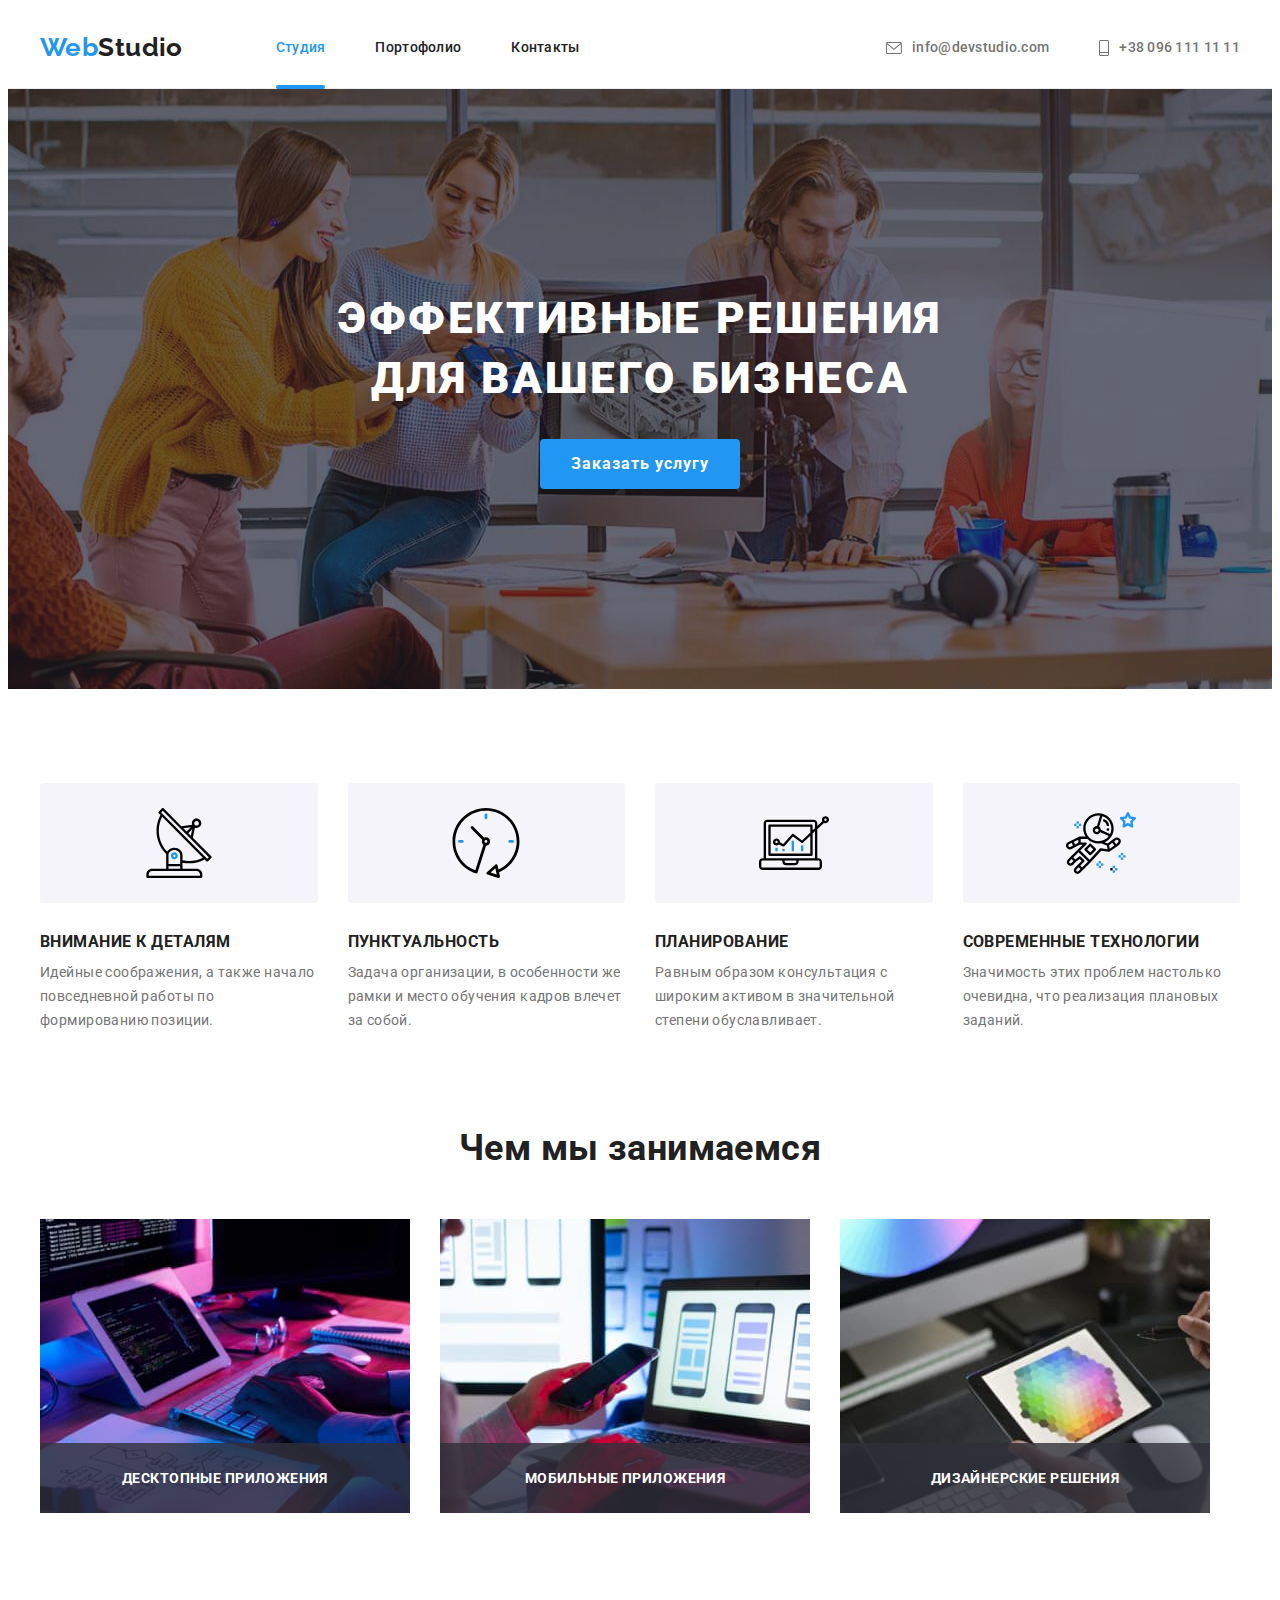
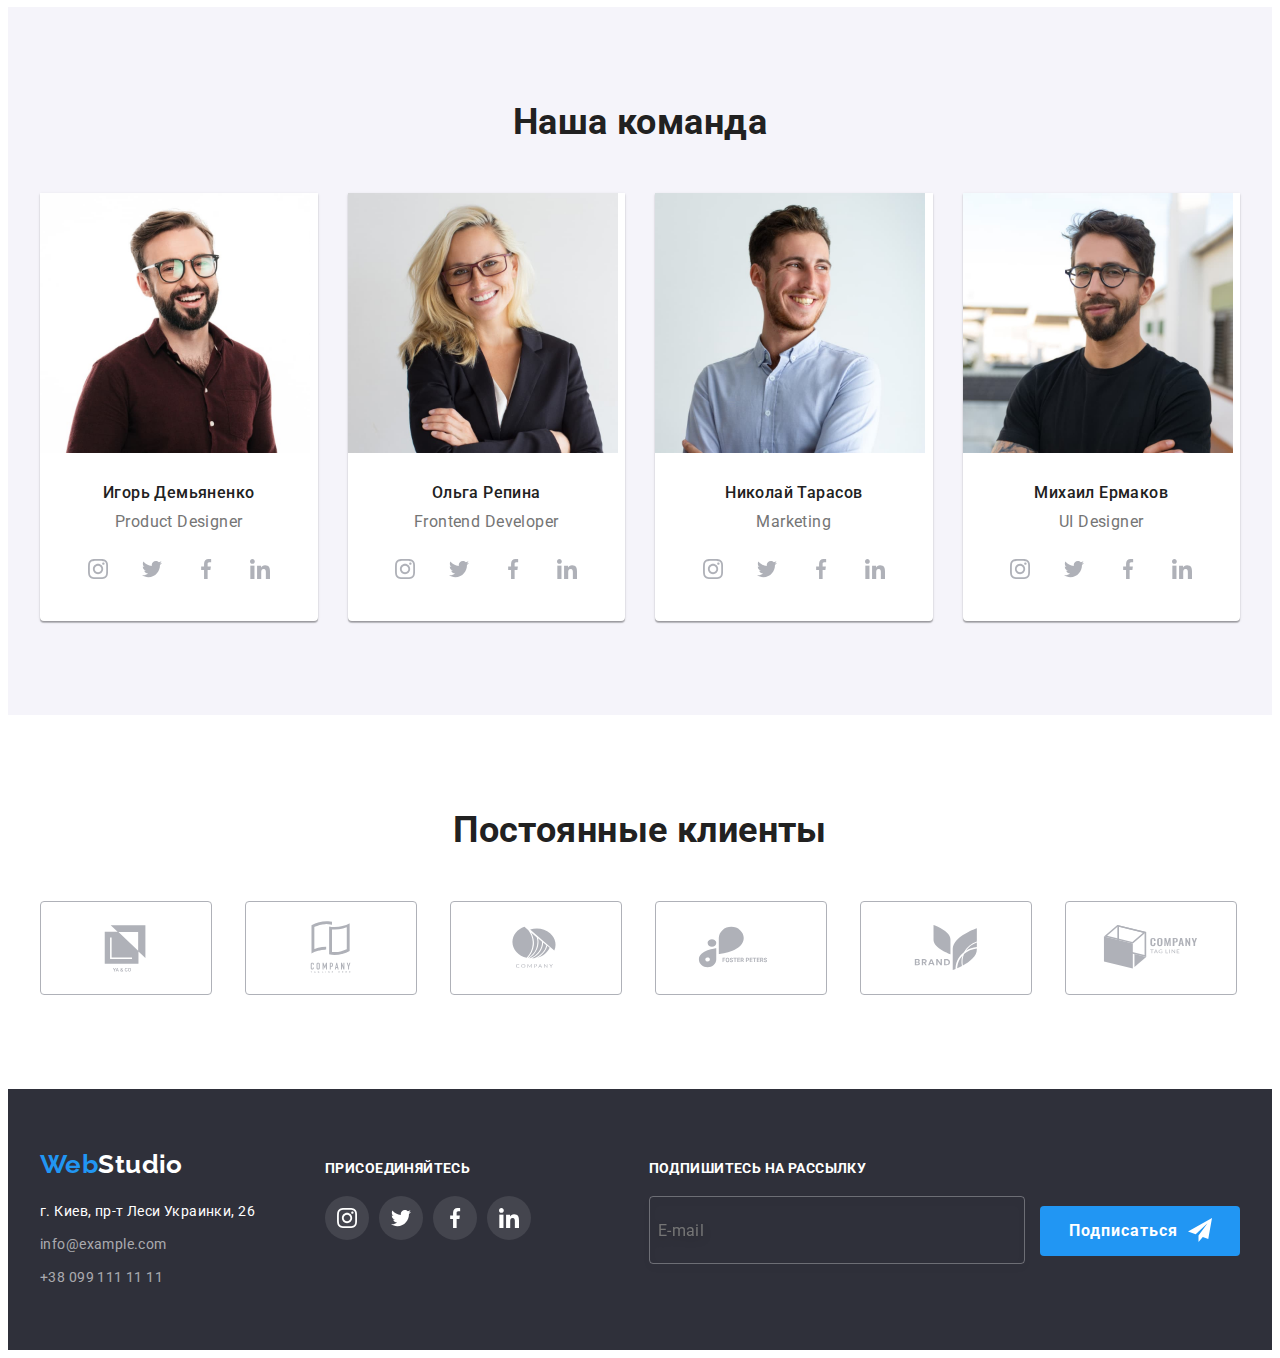
==== index.html @ bf847ea8 "bem1" ====
<!DOCTYPE html>
<html lang="ru">
  <head>
    <meta charset="utf-8" />
    <meta http-equiv="x-ua-compatible" content="ie=edge" />
    <meta name="viewport" content="width=device-width, initial-scale=1.0" />
    <link rel="preconnect" href="https://fonts.googleapis.com" />
    <link rel="preconnect" href="https://fonts.gstatic.com" crossorigin />
    <link
      href="https://fonts.googleapis.com/css2?family=Raleway:wght@700&family=Roboto:wght@400;500;700;900&display=swap"
      rel="stylesheet"
    />
    <!-- <link rel="stylesheet" href="node_modules/modern-normalize/modern-normalize.css"> -->
    <link
      rel="stylesheet"
      href="https://cdnjs.cloudflare.com/ajax/libs/modern-normalize/1.1.0/modern-normalize.min.css"
      integrity="sha512-wpPYUAdjBVSE4KJnH1VR1HeZfpl1ub8YT/NKx4PuQ5NmX2tKuGu6U/JRp5y+Y8XG2tV+wKQpNHVUX03MfMFn9Q=="
      crossorigin="anonymous"
      referrerpolicy="no-referrer"
    />
    <link rel="stylesheet" href="./css/main.min.css" />
    <link rel="stylesheet" href="./css/styles.css" />
    <title>Home work 7</title>
  </head>
  <body>
    <!-- НАВИГАЦИЯ -->
    <header class="header">
      <div class="container header-container">
        <nav class="header-navigation">
          <a href="./index.html" class="link logo-flex">
            <p class="logo">
              Web<span class="logo-header-studio">Studio</span>
            </p>
          </a>
          <ul class="header-list list">
            <li class="header-item">
              <a class="header-link link current" href="./index.html">Студия</a>
            </li>
            <li class="header-item">
              <a class="header-link link" href="./portofolio.html"
                >Портофолио</a
              >
            </li>
            <li class="header-item">
              <a class="header-link link" href="">Контакты</a>
            </li>
          </ul>
        </nav>
        <ul class="header-kontacts-flex list">
          <li class="header-kontacts-item header-kontacts-sep">
            <a class="header-link-item link" href="mailto:info@devstudio.com">
              <svg class="icon" width="16" height="12">
                <use href="./images/sprite6.svg#icon-envelope"></use>
              </svg>
              info@devstudio.com</a
            >
          </li>
          <li class="header-kontacts-item">
            <a class="header-link-item link" href="tel:+380961111111">
              <svg class="icon" width="10" height="16">
                <use href="./images/sprite6.svg#icon-smartphone"></use>
              </svg>
              +38 096 111 11 11</a
            >
          </li>
        </ul>
      </div>
    </header>
    <main>
      <!-- РЕШЕНИЯ -->
      <section class="hero">
        <div class="container hero-container">
          <h1 class="hero-title">Эффективные решения для вашего бизнеса</h1>
          <button class="hero-btn btn" type="button" data-modal-open>
            Заказать услугу
          </button>
        </div>
      </section>
      <!-- ПОЧЕМУ МЫ -->
      <section class="whyus section">
        <div class="container whyus-container">
          <h2 class="visually-hidden">Why us</h2>
          <ul class="whyus-list list">
            <li class="whyus-item">
              <div class="whyus-item-pkt">
                <svg class="whyus-pkt-item">
                  <use href="./images/sprite6.svg#icon-antenna"></use>
                </svg>
              </div>
              <h3 class="whyus-item-header">Внимание к деталям</h3>
              <p class="whyus-item-text">
                Идейные соображения, а также начало повседневной работы по
                формированию позиции.
              </p>
            </li>
            <li class="whyus-item">
              <div class="whyus-item-pkt">
                <svg class="whyus-pkt-item">
                  <use href="./images/sprite6.svg#icon-clock"></use>
                </svg>
              </div>
              <h3 class="whyus-item-header">Пунктуальность</h3>
              <p class="whyus-item-text">
                Задача организации, в особенности же рамки и место обучения
                кадров влечет за собой.
              </p>
            </li>
            <li class="whyus-item">
              <div class="whyus-item-pkt">
                <svg class="whyus-pkt-item">
                  <use href="./images/sprite6.svg#icon-diagram"></use>
                </svg>
              </div>
              <h3 class="whyus-item-header">Планирование</h3>
              <p class="whyus-item-text">
                Равным образом консультация с широким активом в значительной
                степени обуславливает.
              </p>
            </li>
            <li class="whyus-item">
              <div class="whyus-item-pkt">
                <svg class="whyus-pkt-item">
                  <use href="./images/sprite6.svg#icon-astronaut"></use>
                </svg>
              </div>
              <h3 class="whyus-item-header">Современные технологии</h3>
              <p class="whyus-item-text">
                Значимость этих проблем настолько очевидна, что реализация
                плановых заданий.
              </p>
            </li>
          </ul>
        </div>
      </section>
      <!-- Чем мы занимаемся -->
      <section class="section wedoing">
        <div class="container">
          <h2 class="wedoing-title">Чем мы занимаемся</h2>
          <ul class="wedoing-list list">
            <li class="wedoing-item">
              <img
                src="./images/desk-office.jpg"
                alt="Разработка логики работы программы"
                width="370"
              />
              <p class="wedoing-text">Десктопные приложения</p>
            </li>
            <li class="wedoing-item">
              <img
                src="./images/mobile-phones.jpg"
                alt="Дизайн интерфейса на мобильных устройствах"
                width="370"
              />
              <p class="wedoing-text">Мобильные приложения</p>
            </li>
            <li class="wedoing-item">
              <img
                src="./images/colour-tablet.jpg"
                alt="Выбор цветового решения"
                width="370"
              />
              <p class="wedoing-text">Дизайнерские решения</p>
            </li>
          </ul>
        </div>
      </section>
      <!-- НАША КОМАНДА -->
      <section class="ourteam section">
        <div class="container">
          <h2 class="ourteam-title">Наша команда</h2>
          <ul class="ourteam-list list">
            <li class="ourteam-item ourteam-card">
              <img
                src="./images/i4853.jpg"
                alt="Фотография портрет Игоря Демьяненко - дизайнера продукта"
                width="270"
              />
              <h3 class="ourteam-item-title">Игорь Демьяненко</h3>
              <p class="ourteam-item-text" lang="en">Product Designer</p>
              <div>
                <ul class="ourteam-socital-list list">
                  <li class="ourteam-socital-item">
                    <!--1 1-->
                    <a class="ourteam-socital-link link" href="">
                      <svg class="socital-link-pkt">
                        <use href="./images/sprite6.svg#icon-instagram"></use>
                      </svg>
                    </a>
                  </li>
                  <li class="ourteam-socital-item">
                    <!--1 2-->
                    <a class="ourteam-socital-link link" href="">
                      <svg class="socital-link-pkt">
                        <use href="./images/sprite6.svg#icon-twitter"></use>
                      </svg>
                    </a>
                  </li>
                  <li class="ourteam-socital-item">
                    <!--1 3-->
                    <a class="ourteam-socital-link link" href="">
                      <svg class="socital-link-pkt">
                        <use href="./images/sprite6.svg#icon-facebook"></use>
                      </svg>
                    </a>
                  </li>
                  <li class="ourteam-socital-item">
                    <!--1 4-->
                    <a class="ourteam-socital-link link" href="">
                      <svg class="socital-link-pkt">
                        <use href="./images/sprite6.svg#icon-linkedin"></use>
                      </svg>
                    </a>
                  </li>
                </ul>
              </div>
            </li>
            <li class="ourteam-item ourteam-card">
              <img
                src="./images/o5844.jpg"
                alt="Фотография портрет Ольга Репина - Фронтенд разработчика"
                width="270"
              />
              <h3 class="ourteam-item-title">Ольга Репина</h3>
              <p class="ourteam-item-text" lang="en">Frontend Developer</p>
              <div>
                <ul class="ourteam-socital-list list">
                  <li class="ourteam-socital-item">
                    <!--2 1-->
                    <a class="ourteam-socital-link link" href="">
                      <svg class="socital-link-pkt">
                        <use href="./images/sprite6.svg#icon-instagram"></use>
                      </svg>
                    </a>
                  </li>
                  <li class="ourteam-socital-item">
                    <!--2 2-->
                    <a class="ourteam-socital-link link" href="">
                      <svg class="socital-link-pkt">
                        <use href="./images/sprite6.svg#icon-twitter"></use>
                      </svg>
                    </a>
                  </li>
                  <li class="ourteam-socital-item">
                    <!--2 3-->
                    <a class="ourteam-socital-link link" href="">
                      <svg class="socital-link-pkt">
                        <use href="./images/sprite6.svg#icon-facebook"></use>
                      </svg>
                    </a>
                  </li>
                  <li class="ourteam-socital-item">
                    <!--2 4-->
                    <a class="ourteam-socital-link link" href="">
                      <svg class="socital-link-pkt">
                        <use href="./images/sprite6.svg#icon-linkedin"></use>
                      </svg>
                    </a>
                  </li>
                </ul>
              </div>
            </li>
            <li class="ourteam-item ourteam-card">
              <img
                src="./images/n16166.jpg"
                alt="Фотография портрет Николай Тарасов - маркетинг"
                width="270"
              />
              <h3 class="ourteam-item-title">Николай Тарасов</h3>
              <p class="ourteam-item-text" lang="en">Marketing</p>
              <div>
                <ul class="ourteam-socital-list list">
                  <li class="ourteam-socital-item">
                    <!--3 1-->
                    <a class="ourteam-socital-link link" href="">
                      <svg class="socital-link-pkt">
                        <use href="./images/sprite6.svg#icon-instagram"></use>
                      </svg>
                    </a>
                  </li>
                  <li class="ourteam-socital-item">
                    <!--3 2-->
                    <a class="ourteam-socital-link link" href="">
                      <svg class="socital-link-pkt">
                        <use href="./images/sprite6.svg#icon-twitter"></use>
                      </svg>
                    </a>
                  </li>
                  <li class="ourteam-socital-item">
                    <!--3 3-->
                    <a class="ourteam-socital-link link" href="">
                      <svg class="socital-link-pkt">
                        <use href="./images/sprite6.svg#icon-facebook"></use>
                      </svg>
                    </a>
                  </li>
                  <li class="ourteam-socital-item">
                    <!--3 4-->
                    <a class="ourteam-socital-link link" href="">
                      <svg class="socital-link-pkt">
                        <use href="./images/sprite6.svg#icon-linkedin"></use>
                      </svg>
                    </a>
                  </li>
                </ul>
              </div>
            </li>
            <li class="ourteam-item ourteam-card">
              <img
                src="./images/m2968.jpg"
                alt="Фотография портрет Михаил Ермаков - дизайнер интрефеса пользователя"
                width="270"
              />
              <h3 class="ourteam-item-title">Михаил Ермаков</h3>
              <p class="ourteam-item-text" lang="en">UI Designer</p>
              <div>
                <ul class="ourteam-socital-list list">
                  <li class="ourteam-socital-item">
                    <!--4 1-->
                    <a class="ourteam-socital-link link" href="">
                      <svg class="socital-link-pkt">
                        <use href="./images/sprite6.svg#icon-instagram"></use>
                      </svg>
                    </a>
                  </li>
                  <li class="ourteam-socital-item">
                    <!--4 2-->
                    <a class="ourteam-socital-link link" href="">
                      <svg class="socital-link-pkt">
                        <use href="./images/sprite6.svg#icon-twitter"></use>
                      </svg>
                    </a>
                  </li>
                  <li class="ourteam-socital-item">
                    <!--4 3-->
                    <a class="ourteam-socital-link link" href="">
                      <svg class="socital-link-pkt">
                        <use href="./images/sprite6.svg#icon-facebook"></use>
                      </svg>
                    </a>
                  </li>
                  <li class="ourteam-socital-item">
                    <!--4 4-->
                    <a class="ourteam-socital-link link" href="">
                      <svg class="socital-link-pkt">
                        <use href="./images/sprite6.svg#icon-linkedin"></use>
                      </svg>
                    </a>
                  </li>
                </ul>
              </div>
            </li>
          </ul>
        </div>
      </section>
      <!-- ПОСТОЯННЫЕ КЛИЕНТЫ -->
      <section class="clients section">
        <div class="container">
          <h2 class="clients-title">Постоянные клиенты</h2>
          <ul class="clients-list list">
            <li class="clients-item">
              <!-- 1 -->
              <a class="clients-link link" href="">
                <svg class="clients-icon">
                  <use href="./images/sprite6.svg#icon-logo1"></use>
                </svg>
              </a>
            </li>
            <li class="clients-item">
              <!-- 2 -->
              <a class="clients-link link" href="">
                <svg class="clients-icon">
                  <use href="./images/sprite6.svg#icon-logo2"></use>
                </svg>
              </a>
            </li>
            <li class="clients-item">
              <!-- 3 -->
              <a class="clients-link link" href="">
                <svg class="clients-icon">
                  <use href="./images/sprite6.svg#icon-logo3"></use>
                </svg>
              </a>
            </li>
            <li class="clients-item">
              <!-- 4 -->
              <a class="clients-link link" href="">
                <svg class="clients-icon">
                  <use href="./images/sprite6.svg#icon-logo4"></use>
                </svg>
              </a>
            </li>
            <li class="clients-item">
              <!-- 5 -->
              <a class="clients-link link" href="">
                <svg class="clients-icon">
                  <use href="./images/sprite6.svg#icon-logo5"></use>
                </svg>
              </a>
            </li>
            <li class="clients-item">
              <!-- 6 -->
              <a class="clients-link link" href="">
                <svg class="clients-icon" width="94" height="44">
                  <use href="./images/sprite6.svg#icon-logo6"></use>
                </svg>
              </a>
            </li>
          </ul>
        </div>
      </section>
    </main>
    <!-- ФУТЕР -->
    <footer class="footer">
      <div class="container">
        <div class="footer-section">
          <div class="footer-section-item">
            <a href="./index.html" class="link footer-logo logo"
              >Web<span class="logo-footer-studio">Studio</span>
            </a>
            <address class="footer-contact">
              <ul class="footer-list list">
                <li class="footer-item">
                  <a
                    class="footer-link link address"
                    href="https://goo.gl/maps/CdvJLRiEL6Q8Smko8"
                    target="blank"
                    rel="noreferrer noopener"
                    >г. Киев, пр-т Леси Украинки, 26</a
                  >
                </li>
                <li class="footer-link">
                  <a
                    class="footer-link link contact"
                    href="mailto:info@example.com"
                    >info@example.com</a
                  >
                </li>
                <li class="footer-link">
                  <a class="footer-link link contact" href="tel:+380991111111"
                    >+38 099 111 11 11</a
                  >
                </li>
              </ul>
            </address>
          </div>
          <div class="footer-section-item">
            <h2 class="section-common-title">присоединяйтесь</h2>
            <ul class="section-common-list list">
              <li class="section-common-item">
                <a class="section-common-link link" href="">
                  <svg class="section-common-pkt">
                    <use href="./images/sprite6.svg#icon-instagram"></use>
                  </svg>
                </a>
              </li>
              <li class="section-common-item">
                <a class="section-common-link link" href="">
                  <svg class="section-common-pkt">
                    <use href="./images/sprite6.svg#icon-twitter"></use>
                  </svg>
                </a>
              </li>
              <li class="section-common-item">
                <a class="section-common-link link" href="">
                  <svg class="section-common-pkt">
                    <use href="./images/sprite6.svg#icon-facebook"></use>
                  </svg>
                </a>
              </li>
              <li class="section-common-item">
                <a class="section-common-link link" href="">
                  <svg class="section-common-pkt">
                    <use href="./images/sprite6.svg#icon-linkedin "></use>
                  </svg>
                </a>
              </li>
            </ul>
          </div>
          <div class="footer-section-item">
            <h2 class="footer-mailing-title">Подпишитесь на рассылку</h2>
            <form class="footer-mailing-form">
              <label>
                <input
                  type="email"
                  name="email"
                  placeholder="E-mail"
                  class="footer-mailing-box"
                />
              </label>
              <button type="submit" class="hero-btn btn footer-mailing-btn">
                Подписаться
              </button>
              <svg class="footer-mailing-icon">
                <use href="./images/icons.svg#icon-send"></use>
              </svg>
            </form>
          </div>
        </div>
      </div>
    </footer>
    <div class="backdrop is-hidden" data-modal>
      <div class="modal">
        <p class="modal-title">Оставьте свои данные, мы вам перезвоним</p>
        <form action="#" class="modal-form">
          <div class="modal-field">
            <label for="user-name" class="input-label">Имя</label>
            <span class="input-wrapper">
              <input
                type="text"
                name="user-name"
                id="user-name"
                class="modal-input"
              />
              <svg class="input-icon">
                <use href="./images/icons.svg#icon-person"></use>
              </svg>
            </span>
          </div>
          <div class="modal-field">
            <label for="user-tel" class="input-label">Телефон</label>
            <span class="input-wrapper">
            <input
              type="tel"
              name="user-tel"
              id="user-tel"
              class="modal-input"              
            />
              <svg class="input-icon">
                <use href="./images/icons.svg#icon-phone"></use>
              </svg>
            </span>
          </div>
          <div class="modal-field">
            <label for="user-mail" class="input-label">Почта</label>
            <span class="input-wrapper">
            <input
              type="email"
              name="user-mail"
              id="user-mail"
              class="modal-input"
            />
              <svg class="input-icon">
                <use href="./images/icons.svg#icon-email"></use>
              </svg>
            </span>
          </div>
          <div class="modal-field">
            <label for="user-commit" class="input-label">Комментарий</label>
              <textarea 
                name="user-commit" 
                id="user-commit" 
                class="modal-user-commit"
                placeholder="Введите текст"
              ></textarea>
          </div>
          <input  type="checkbox" id="modal-checkbox" class="modal-checkbox visually-hidden"/>
          <label for="modal-checkbox" class="check-text"
            ><span>
              <svg class="check-icon" width="11" height="8">
                <use href="./images/icons.svg#icon-check"></use>
              </svg>
            </span>Соглашаюсь с рассылкой и принимаю&#160;<a href="#"> Условия договора</a></label>
          <button type="submit" class="hero-btn btn modal-btn">
            Отправить
          </button>
        </form>
        <button type="button" class="close-btn" data-modal-close>
          <svg class="modal-icon-cancel">
            <use href="./images/sprite6.svg#icon-cancel-circle"></use>
          </svg>
        </button>
      </div>
    </div>
    <script src="./js/modal.js"></script>
  </body>
</html>
---- css/main.min.css ----
:root{--primary-title-color: #ffffff;--secondary-title-color: #212121;--primary-text-color: #757575;--secondary-text-color: #212121;--third-text-color: #ffffff;--accent-color: #2196f3;--filter-button-color: #F5F4FA;--border-color: #ECECEC;--hero-grount: #2F303A;--hero-button: #188CE8;--futer-grount: #2F303A;--portofolio-card-border:#EEEEEE;--background-card: #FFFFFF;--hero-bg:#C4C4C4;--clients-color: #AFB1B8}p,h1,h2,h3,h4,h5,h6{margin:0}ul{margin:0;padding-left:0}img{display:block}button{border-width:0}body{font-family:'Roboto', sans-serif;font-weight:normal;font-size:14px;letter-spacing:0.03em;color:var(--primary-text-color)}.link{text-decoration:none;font-family:inherit}.list{list-style:none}.visually-hidden{position:absolute;width:1px;height:1px;margin:-1px;padding:0;overflow:hidden;border:0;clip:rect(0, 0, 0, 0)}.container{width:1200px;margin:0 auto;padding-left:15px;padding-right:15px}.section{padding-top:94px;padding-bottom:94px}.btn{width:200px;height:50px;font-family:inherit;font-weight:700;font-size:16px;line-height:1.87;text-align:center;letter-spacing:0.06em;cursor:pointer;border-radius:4px}.btn-filtr{font-family:inherit;font-weight:500;font-size:16px;line-height:1.62;text-align:center;color:var(--secondary-text-color);cursor:pointer;display:inline-block;padding:6px 22px;border-radius:4px}.logo{font-family:"Raleway", sans-serif;font-weight:700;font-size:26px;line-height:calc(31 / 26);color:var(--accent-color);display:block;-webkit-transition:color 240ms cubic-bezier(0.4, 0, 0.2, 1);transition:color 240ms cubic-bezier(0.4, 0, 0.2, 1)}.logo:hover,.logo:focus{color:var(--accent-color)}.header{border-bottom:1px solid var(--border-color)}.header-container{display:-webkit-box;display:-ms-flexbox;display:flex;-webkit-box-align:center;-ms-flex-align:center;align-items:center}.header-navigation{display:-webkit-box;display:-ms-flexbox;display:flex;-webkit-box-align:center;-ms-flex-align:center;align-items:center}.header-list{display:-webkit-box;display:-ms-flexbox;display:flex;-webkit-box-align:center;-ms-flex-align:center;align-items:center}.header-kontacts-flex{display:-webkit-box;display:-ms-flexbox;display:flex;margin-left:auto;-webkit-box-align:center;-ms-flex-align:center;align-items:center}.logo-flex{margin-right:93px}.logo-header-studio{color:var(--secondary-text-color)}.header-link{display:block;padding-top:32px;padding-bottom:32px;font-weight:500;line-height:1.14;letter-spacing:0.02em;color:var(--secondary-title-color);position:relative;-webkit-transition:color 240ms cubic-bezier(0.4, 0, 0.2, 1);transition:color 240ms cubic-bezier(0.4, 0, 0.2, 1)}.header-link:hover,.header-link:focus,.current{color:var(--accent-color)}.current::after{content:"";position:absolute;width:100%;height:4px;border-radius:2px;background-color:var(--accent-color);display:block;bottom:-1px}.header-item:not(:last-child){margin-right:50px}.header-kontacts-item{color:var(--primary-text-color)}.header-kontacts-sep:not(:last-child){margin-right:50px}.icon{margin-right:10px;fill:var(--primary-text-color);-webkit-transition:fill 240ms cubic-bezier(0.4, 0, 0.2, 1);transition:fill 240ms cubic-bezier(0.4, 0, 0.2, 1)}.header-link-item{display:-webkit-box;display:-ms-flexbox;display:flex;-webkit-box-align:center;-ms-flex-align:center;align-items:center;font-weight:500;line-height:1.14;letter-spacing:0.02em;color:var(--primary-text-color);-webkit-transition:color 240ms cubic-bezier(0.4, 0, 0.2, 1);transition:color 240ms cubic-bezier(0.4, 0, 0.2, 1)}.header-link-item:hover,.header-link-item:focus{color:var(--accent-color)}.header-link-item:hover .icon,.header-link-item:focus .icon{fill:var(--accent-color)}.hero{background-color:var(--hero-bg);background-image:-webkit-gradient(linear, left top, right top, from(rgba(47,48,58,0.4)), to(rgba(47,48,58,0.4))),url(../images/hero-jpeg.jpg);background-image:linear-gradient(to right, rgba(47,48,58,0.4), rgba(47,48,58,0.4)),url(../images/hero-jpeg.jpg);background-repeat:no-repeat;background-position:center;background-size:cover;padding-top:200px;padding-bottom:200px}.hero-container{display:-webkit-box;display:-ms-flexbox;display:flex;-webkit-box-orient:vertical;-webkit-box-direction:normal;-ms-flex-direction:column;flex-direction:column;-webkit-box-align:center;-ms-flex-align:center;align-items:center}.hero-title{font-weight:900;font-size:44px;line-height:1.36;text-align:center;letter-spacing:0.06em;text-transform:uppercase;color:var(--primary-title-color);width:696px;margin-bottom:30px}.hero-btn{color:var(--third-text-color);background-color:var(--accent-color);-webkit-transition:color 240ms cubic-bezier(0.4, 0, 0.2, 1),background-color 240ms cubic-bezier(0.4, 0, 0.2, 1);transition:color 240ms cubic-bezier(0.4, 0, 0.2, 1),background-color 240ms cubic-bezier(0.4, 0, 0.2, 1)}.hero-btn:hover,.hero-btn:focus{color:var(--third-text-color);background-color:var(--hero-button)}.whyus-container{display:-webkit-box;display:-ms-flexbox;display:flex}.ourteam-list,.whyus-list,.wedoing-list,.clients-list{display:-webkit-box;display:-ms-flexbox;display:flex;-ms-flex-wrap:wrap;flex-wrap:wrap;margin-left:-30px;margin-top:-30px}.wedoing-item,.ourteam-item,.whyus-item{-ms-flex-preferred-size:calc(100% / 4 - 30px);flex-basis:calc(100% / 4 - 30px);margin-left:30px;margin-top:30px}.whyus-item-pkt{height:120px;background-color:var(--filter-button-color);border-radius:4px;display:-webkit-box;display:-ms-flexbox;display:flex;-webkit-box-align:center;-ms-flex-align:center;align-items:center;-webkit-box-pack:center;-ms-flex-pack:center;justify-content:center;margin-bottom:30px}.whyus-pkt-item{width:70px;height:70px}.whyus-item-header{font-weight:700;line-height:calc(16 / 14);letter-spacing:0.03em;text-transform:uppercase;color:var(--secondary-title-color);margin-bottom:10px}.whyus-item-text{line-height:1.71;color:var(--primary-text-color)}.wedoing{padding-top:0px}.ourteam-title,.wedoing-title,.clients-title{font-weight:700;font-size:36px;line-height:calc(42 / 36);text-align:center;color:var(--secondary-title-color);margin-bottom:50px}.wedoing-item{position:relative}.wedoing-text{position:absolute;bottom:0;width:100%;padding-top:27px;padding-bottom:27px;color:#fff;font-family:Roboto;font-style:normal;font-weight:bold;font-size:14px;line-height:calc(16 / 14);text-align:center;letter-spacing:0.03em;text-transform:uppercase;background:rgba(47,48,58,0.8)}.ourteam{background:var(--filter-button-color)}.ourteam-card{background:var(--background-card);-webkit-box-shadow:0px 1px 3px rgba(0,0,0,0.12),0px 1px 1px rgba(0,0,0,0.14),0px 2px 1px rgba(0,0,0,0.2);box-shadow:0px 1px 3px rgba(0,0,0,0.12),0px 1px 1px rgba(0,0,0,0.14),0px 2px 1px rgba(0,0,0,0.2);border-radius:0px 0px 4px 4px;display:block;padding-bottom:30px}.ourteam-item-title{font-weight:500;font-size:16px;line-height:calc(19 / 16);text-align:center;color:var(--secondary-title-color);margin-top:30px;margin-bottom:10px}.ourteam-item-text{font-size:16px;line-height:calc(19 / 16);text-align:center;margin-bottom:16px}.ourteam-socital-list{display:-webkit-box;display:-ms-flexbox;display:flex;-webkit-box-pack:center;-ms-flex-pack:center;justify-content:center;-webkit-box-align:center;-ms-flex-align:center;align-items:center}.ourteam-socital-item+.ourteam-socital-item{margin-left:10px}.ourteam-socital-link{width:44px;height:44px;border-radius:50%;display:block;background-color:var(--primary-title-color);display:-webkit-box;display:-ms-flexbox;display:flex;-webkit-box-align:center;-ms-flex-align:center;align-items:center;-webkit-box-pack:center;-ms-flex-pack:center;justify-content:center;-webkit-transition:background-color 240ms cubic-bezier(0.4, 0, 0.2, 1);transition:background-color 240ms cubic-bezier(0.4, 0, 0.2, 1)}.socital-link-pkt{fill:var(--clients-color);width:20px;height:20px;-webkit-transition:fill 240ms cubic-bezier(0.4, 0, 0.2, 1);transition:fill 240ms cubic-bezier(0.4, 0, 0.2, 1)}.ourteam-socital-link:hover,.ourteam-socital-link:focus{background-color:var(--accent-color)}.ourteam-socital-link:hover .socital-link-pkt,.ourteam-socital-link:focus .socital-link-pkt{fill:var(--primary-title-color)}.clients-item{-ms-flex-preferred-size:calc(100% / 6 - 30px);flex-basis:calc(100% / 6 - 30px);margin-left:30px;margin-top:30px}.clients-link{display:-webkit-box;display:-ms-flexbox;display:flex;-webkit-box-align:center;-ms-flex-align:center;align-items:center;-webkit-box-pack:center;-ms-flex-pack:center;justify-content:center;width:170px;height:92px;border:1px solid var(--clients-color);border-radius:4px;fill:var(--clients-color);-webkit-transition:border 240ms cubic-bezier(0.4, 0, 0.2, 1),fill 240ms cubic-bezier(0.4, 0, 0.2, 1);transition:border 240ms cubic-bezier(0.4, 0, 0.2, 1),fill 240ms cubic-bezier(0.4, 0, 0.2, 1)}.clients-link:hover,.clients-link:focus{border:1px solid var(--hero-button);fill:var(--hero-button)}.clients-icon{width:106px;height:60px}.footer-link{line-height:1.71}.footer{background:var(--futer-grount);padding-top:60px;padding-bottom:60px}.footer-contact{font-style:inherit}.address{color:var(--third-text-color);-webkit-transition:color 240ms cubic-bezier(0.4, 0, 0.2, 1);transition:color 240ms cubic-bezier(0.4, 0, 0.2, 1)}.address:hover,.address:focus{color:var(--accent-color)}.contact{color:rgba(255,255,255,0.6);-webkit-transition:color 240ms cubic-bezier(0.4, 0, 0.2, 1);transition:color 240ms cubic-bezier(0.4, 0, 0.2, 1)}.contact:hover,.contact:focus{color:var(--accent-color)}.footer-logo{margin-bottom:20px}.logo-footer-studio{color:var(--primary-title-color)}.footer-item,.footer-link:not(:last-child){margin-bottom:9px}.footer-section{display:-webkit-box;display:-ms-flexbox;display:flex;-ms-flex-wrap:wrap;flex-wrap:wrap;-webkit-box-align:baseline;-ms-flex-align:baseline;align-items:baseline}.footer-section-item:not(:last-child){margin-right:70px}.footer-section-item:last-child{margin-left:auto}.section-common-list{display:-webkit-box;display:-ms-flexbox;display:flex;-ms-flex-wrap:wrap;flex-wrap:wrap;-webkit-box-align:center;-ms-flex-align:center;align-items:center;-webkit-box-pack:center;-ms-flex-pack:center;justify-content:center}.section-common-title{font-weight:700;font-size:14px;text-transform:uppercase;line-height:calc(16 / 14);color:var(--primary-title-color);margin-bottom:20px}.section-common-list{display:-webkit-box;display:-ms-flexbox;display:flex;-ms-flex-wrap:wrap;flex-wrap:wrap;-webkit-box-align:center;-ms-flex-align:center;align-items:center;-webkit-box-pack:center;-ms-flex-pack:center;justify-content:center;margin-left:-10px;margin-top:-30px}.section-common-item{width:44px;height:44px;-ms-flex-preferred-size:calc(100% / 4 - 10px);flex-basis:calc(100% / 4 - 10px);margin-left:10px;margin-top:30px}.section-common-item+.section-common-item{margin-left:10px}.section-common-link{width:100%;height:100%;border-radius:50%;display:block;background-color:rgba(255,255,255,0.1);display:-webkit-box;display:-ms-flexbox;display:flex;-webkit-box-align:center;-ms-flex-align:center;align-items:center;-webkit-box-pack:center;-ms-flex-pack:center;justify-content:center;-webkit-transition:background-color 240ms cubic-bezier(0.4, 0, 0.2, 1);transition:background-color 240ms cubic-bezier(0.4, 0, 0.2, 1)}.section-common-link:hover,.section-common-link:focus{background-color:var(--accent-color)}.section-common-pkt{fill:var(--primary-title-color);width:20px;height:20px}.footer-mailing-title{font-family:Roboto;font-style:normal;font-weight:bold;font-size:14px;line-height:16px;letter-spacing:0.03em;text-transform:uppercase;color:#FFFFFF;padding-bottom:20px}.footer-mailing-form{position:relative}.footer-mailing-box{width:358px;height:50px;background-color:transparent;border:1px solid rgba(255,255,255,0.3);-webkit-filter:drop-shadow(0px 4px 4px rgba(0,0,0,0.15));filter:drop-shadow(0px 4px 4px rgba(0,0,0,0.15));border-radius:4px;margin-right:12px;padding:8px;font-family:inherit;font-size:16px;line-height:1.25;-webkit-box-align:center;-ms-flex-align:center;align-items:center;letter-spacing:0.03em;color:rgba(255,255,255,0.6)}.footer-mailing-box:hover,.footer-mailing-box:focus{border:1px solid var(--accent-color)}.footer-mailing-btn{width:200px;height:50px;padding-left:29px;padding-top:10px;padding-right:62px;padding-bottom:10px}.footer-mailing-icon{width:24px;height:24px;right:28px;top:50%;-webkit-transform:translateY(-50%);transform:translateY(-50%);position:absolute;-webkit-transition:-webkit-transform 2250ms cubic-bezier(0.4, 0, 0.2, 1);transition:-webkit-transform 2250ms cubic-bezier(0.4, 0, 0.2, 1);transition:transform 2250ms cubic-bezier(0.4, 0, 0.2, 1);transition:transform 2250ms cubic-bezier(0.4, 0, 0.2, 1), -webkit-transform 2250ms cubic-bezier(0.4, 0, 0.2, 1)}.footer-mailing-icon:hover,.footer-mailing-icon:focus{-webkit-transform:rotate(25deg) translateX(-45%);transform:rotate(25deg) translateX(-45%)}.filtr-list{display:-webkit-box;display:-ms-flexbox;display:flex;-ms-flex-wrap:wrap;flex-wrap:wrap;-webkit-box-pack:center;-ms-flex-pack:center;justify-content:center;margin-bottom:50px}.filtr-item:not(:last-child){margin-right:8px}.filtr-btn{color:var(--secondary-text-color);background:var(--filter-button-color);-webkit-transition:color 240ms cubic-bezier(0.4, 0, 0.2, 1),background-color 240ms cubic-bezier(0.4, 0, 0.2, 1),-webkit-box-shadow 240ms cubic-bezier(0.4, 0, 0.2, 1);transition:color 240ms cubic-bezier(0.4, 0, 0.2, 1),background-color 240ms cubic-bezier(0.4, 0, 0.2, 1),-webkit-box-shadow 240ms cubic-bezier(0.4, 0, 0.2, 1);transition:color 240ms cubic-bezier(0.4, 0, 0.2, 1),background-color 240ms cubic-bezier(0.4, 0, 0.2, 1),box-shadow 240ms cubic-bezier(0.4, 0, 0.2, 1);transition:color 240ms cubic-bezier(0.4, 0, 0.2, 1),background-color 240ms cubic-bezier(0.4, 0, 0.2, 1),box-shadow 240ms cubic-bezier(0.4, 0, 0.2, 1),-webkit-box-shadow 240ms cubic-bezier(0.4, 0, 0.2, 1)}.filtr-btn:hover,.filtr-btn:focus,.carrent-btn{color:var(--third-text-color);background-color:var(--accent-color);-webkit-box-shadow:0px 3px 1px rgba(0,0,0,0.1),0px 1px 2px rgba(0,0,0,0.08),0px 2px 2px rgba(0,0,0,0.12);box-shadow:0px 3px 1px rgba(0,0,0,0.1),0px 1px 2px rgba(0,0,0,0.08),0px 2px 2px rgba(0,0,0,0.12)}.portofolio-list{display:-webkit-box;display:-ms-flexbox;display:flex;-ms-flex-wrap:wrap;flex-wrap:wrap;margin-left:-30px;margin-top:-30px}.portofolio-item{-ms-flex-preferred-size:calc(100% / 3 - 30px);flex-basis:calc(100% / 3 - 30px);-webkit-box-sizing:border-box;box-sizing:border-box;margin-left:30px;margin-top:30px}.portofolio-link{-webkit-transition:-webkit-box-shadow 240ms cubic-bezier(0.4, 0, 0.2, 1);transition:-webkit-box-shadow 240ms cubic-bezier(0.4, 0, 0.2, 1);transition:box-shadow 240ms cubic-bezier(0.4, 0, 0.2, 1);transition:box-shadow 240ms cubic-bezier(0.4, 0, 0.2, 1), -webkit-box-shadow 240ms cubic-bezier(0.4, 0, 0.2, 1)}.portofolio-link:hover,.portofolio-link:focus{display:block;outline:none;-webkit-box-shadow:0px 1px 1px rgba(0,0,0,0.12),0px 4px 4px rgba(0,0,0,0.06),1px 4px 6px rgba(0,0,0,0.16);box-shadow:0px 1px 1px rgba(0,0,0,0.12),0px 4px 4px rgba(0,0,0,0.06),1px 4px 6px rgba(0,0,0,0.16)}.portofolio-link:hover .porofolio-top-text,.portofolio-link:focus .porofolio-top-text{-webkit-transform:translateY(0);transform:translateY(0)}.portofolio-item-title{font-weight:700;font-size:18px;line-height:2.00;letter-spacing:0.06em;color:var(--secondary-title-color);margin-bottom:4px}.portofolio-item-text{font-size:16px;line-height:1.87;color:var(--primary-text-color)}.portofolio-item-card{padding-left:24px;padding-top:20px;padding-bottom:20px;border:1px solid var(--portofolio-card-border);border-top:0px;-webkit-box-sizing:border-box;box-sizing:border-box}.portofolio-top-wrappter{position:relative;overflow:hidden}.porofolio-top-text{font-weight:400;font-size:18px;line-height:1.56;letter-spacing:0.03em;color:var(--primary-title-color);background-color:rgba(33,150,243,0.9);position:absolute;top:0px;left:0px;height:100%;padding:63px 24px;-webkit-transform:translateY(100%);transform:translateY(100%);-webkit-transition:-webkit-transform 240ms cubic-bezier(0.4, 0, 0.2, 1);transition:-webkit-transform 240ms cubic-bezier(0.4, 0, 0.2, 1);transition:transform 240ms cubic-bezier(0.4, 0, 0.2, 1);transition:transform 240ms cubic-bezier(0.4, 0, 0.2, 1), -webkit-transform 240ms cubic-bezier(0.4, 0, 0.2, 1)}.backdrop{position:fixed;width:100vw;height:100vh;background-color:rgba(0,0,0,0.2);top:0;display:-webkit-box;display:-ms-flexbox;display:flex;-webkit-box-align:center;-ms-flex-align:center;align-items:center;-webkit-box-pack:center;-ms-flex-pack:center;justify-content:center;-webkit-transition:opacity 240ms cubic-bezier(0.4, 0, 0.2, 1),visibility 240ms cubic-bezier(0.4, 0, 0.2, 1);transition:opacity 240ms cubic-bezier(0.4, 0, 0.2, 1),visibility 240ms cubic-bezier(0.4, 0, 0.2, 1)}.backdrop.is-hidden{opacity:0;visibility:hidden;pointer-events:none}.backdrop.is-hidden .modal{opacity:0;-webkit-transform:scale(0);transform:scale(0)}.modal{width:528px;min-height:581px;background-color:var(--primary-title-color);-webkit-box-shadow:0px 1px 3px rgba(0,0,0,0.12),0px 1px 1px rgba(0,0,0,0.14),0px 2px 1px rgba(0,0,0,0.2);box-shadow:0px 1px 3px rgba(0,0,0,0.12),0px 1px 1px rgba(0,0,0,0.14),0px 2px 1px rgba(0,0,0,0.2);border-radius:4px;position:relative;opacity:1;-webkit-transform:scale(1);transform:scale(1);-webkit-transition:opacity 250ms cubic-bezier(0.4, 0, 0.2, 1),-webkit-transform 250ms cubic-bezier(0.4, 0, 0.2, 1);transition:opacity 250ms cubic-bezier(0.4, 0, 0.2, 1),-webkit-transform 250ms cubic-bezier(0.4, 0, 0.2, 1);transition:opacity 250ms cubic-bezier(0.4, 0, 0.2, 1),transform 250ms cubic-bezier(0.4, 0, 0.2, 1);transition:opacity 250ms cubic-bezier(0.4, 0, 0.2, 1),transform 250ms cubic-bezier(0.4, 0, 0.2, 1),-webkit-transform 250ms cubic-bezier(0.4, 0, 0.2, 1);padding:40px}.modal-title{font-size:20px;line-height:calc(23 / 20);font-weight:700;margin-bottom:20px;text-align:center;letter-spacing:0.03em;color:#212121}.modal-field{margin-bottom:10px}.input-label{font-size:12px;line-height:calc(14 / 12);letter-spacing:0.01em;color:#757575;display:block;margin-bottom:4px}.input-wrapper{display:block;position:relative}.modal-input{width:100%;height:45px;border-radius:4px;border:1px solid rgba(33,33,33,0.2);background-color:transparent;padding-left:42px;padding-right:20px;outline:none;color:var(--primary-text-color);-webkit-transition:border 250ms cubic-bezier(0.4, 0, 0.2, 1);transition:border 250ms cubic-bezier(0.4, 0, 0.2, 1)}.modal-input:hover,.modal-input:focus{border:1px solid var(--accent-color)}.modal-input:hover+.input-icon,.modal-input:focus+.input-icon{fill:var(--accent-color)}.input-icon{width:18px;height:18px;position:absolute;left:12px;top:50%;-webkit-transform:translateY(-50%);transform:translateY(-50%);-webkit-transition:fill 250ms cubic-bezier(0.4, 0, 0.2, 1);transition:fill 250ms cubic-bezier(0.4, 0, 0.2, 1)}.modal-user-commit{width:100%;height:120px;border-radius:4px;border:1px solid rgba(33,33,33,0.2);-webkit-box-sizing:border-box;box-sizing:border-box;background-color:transparent;padding:10px;resize:none;outline:none;-webkit-transition:border 250ms cubic-bezier(0.4, 0, 0.2, 1);transition:border 250ms cubic-bezier(0.4, 0, 0.2, 1);color:var(--primary-text-color)}.modal-user-commit::-webkit-input-placeholder{color:rgba(117,117,117,0.5)}.modal-user-commit:-ms-input-placeholder{color:rgba(117,117,117,0.5)}.modal-user-commit::-ms-input-placeholder{color:rgba(117,117,117,0.5)}.modal-user-commit::placeholder{color:rgba(117,117,117,0.5)}.modal-user-commit:hover,.modal-user-commit:focus{border:1px solid var(--accent-color)}.modal-btn{display:block;margin:0 auto}.check-text{font-size:14px;line-height:1.71;letter-spacing:0.03em;color:var(--primary-text-color);display:-webkit-box;display:-ms-flexbox;display:flex;-webkit-box-align:center;-ms-flex-align:center;align-items:center;-webkit-box-pack:center;-ms-flex-pack:center;justify-content:center;margin-bottom:30px}.check-text span{width:16px;height:15px;border:2px solid var(--futer-grount);border-radius:3px;margin-right:8px;display:-webkit-box;display:-ms-flexbox;display:flex;-webkit-box-align:center;-ms-flex-align:center;align-items:center;-webkit-box-pack:center;-ms-flex-pack:center;justify-content:center;-webkit-transition:background-color 250ms cubic-bezier(0.4, 0, 0.2, 1),border 250ms cubic-bezier(0.4, 0, 0.2, 1);transition:background-color 250ms cubic-bezier(0.4, 0, 0.2, 1),border 250ms cubic-bezier(0.4, 0, 0.2, 1)}.modal-checkbox:hover+.check-text span,.modal-checkbox:focus+.check-text span{border:2px solid var(--accent-color)}.modal-checkbox:checked+.check-text span{background-color:var(--accent-color);border:2px solid var(--accent-color)}.close-btn{position:absolute;right:10px;top:10px;width:30px;height:30px;display:-webkit-box;display:-ms-flexbox;display:flex;-webkit-box-align:center;-ms-flex-align:center;align-items:center;-webkit-box-pack:center;-ms-flex-pack:center;justify-content:center;cursor:pointer;fill:var(--secondary-title-color);border-radius:50%;background:#00000000;border:1px solid rgba(0,0,0,0.1);-webkit-box-sizing:border-box;box-sizing:border-box;padding:0;-webkit-transition:fill 250ms cubic-bezier(0.4, 0, 0.2, 1);transition:fill 250ms cubic-bezier(0.4, 0, 0.2, 1)}.close-btn:hover,.close-btn:focus{fill:var(--accent-color)}.modal-icon-cancel{width:18px;height:18px}
/*# sourceMappingURL=main.min.css.map */
---- css/styles.css ----
/*========prodact=====*/
/*========header=====*/
/*========hero=====*/
/*========= ПОЧЕМУ МЫ ===========*/
/*======== Чем мы занимаемся ==========*/
/*======== НАША КОМАНДА ==========*/
/*======== ПОСТОЯННЫЕ КЛИЕНТЫ ==========*/
/*======== ФУТЕР ==========*/
/*======== ФИЛЬТР ==========*/
/*======== ПОРТОФОЛИО ==========*/
/*======== МОДАЛЬНОЕ ОКНО ==========*/
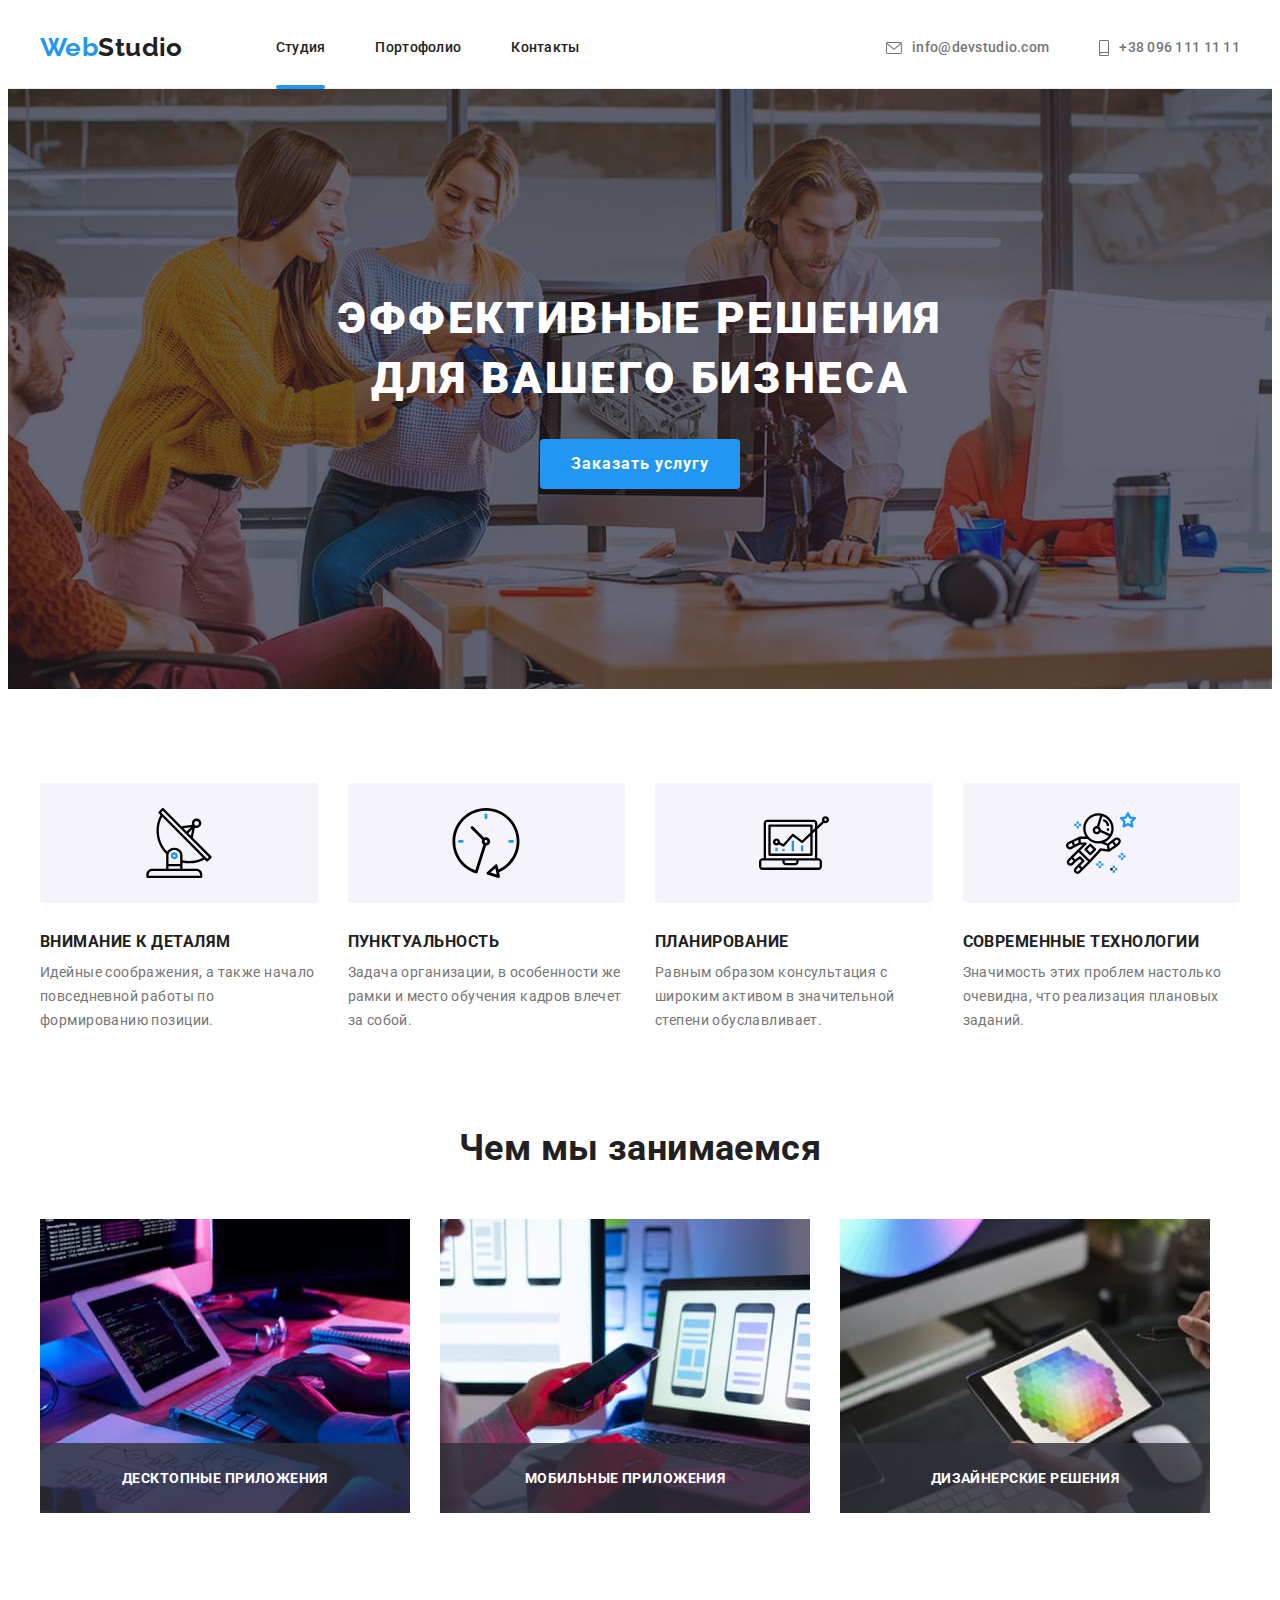
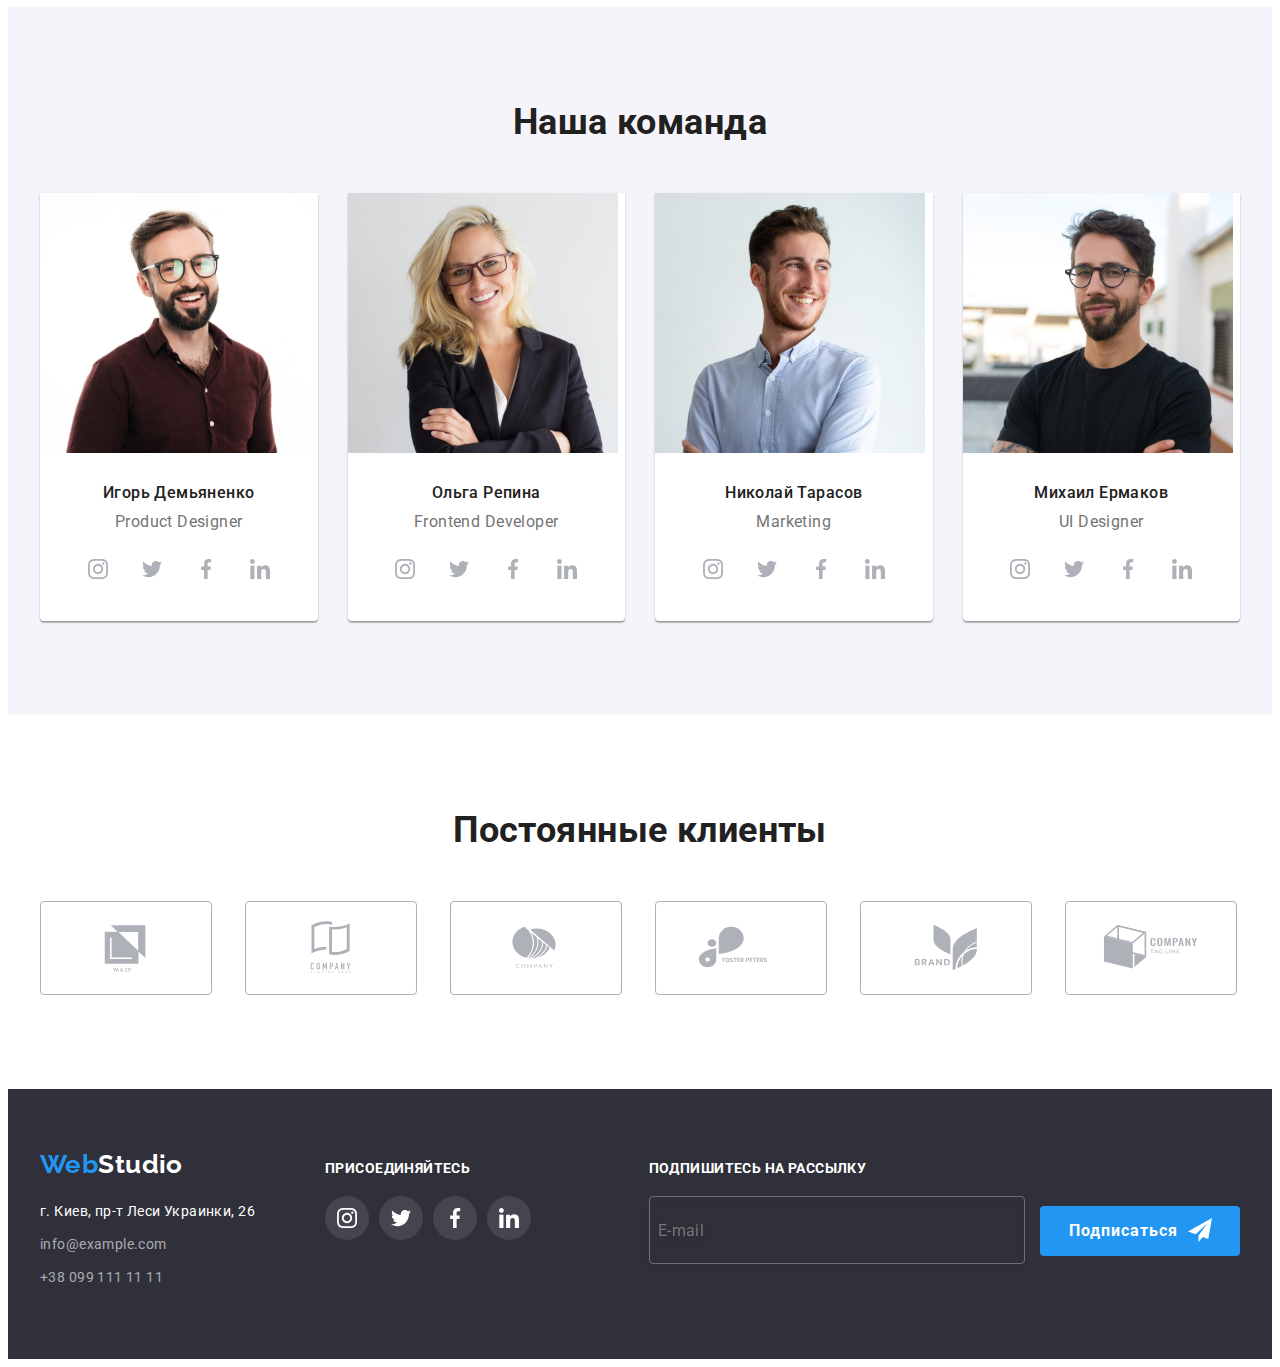
==== commit c78eac79: "2" ====
--- a/index.html
+++ b/index.html
@@ -27,10 +27,8 @@
     <header class="header">
       <div class="container header-container">
         <nav class="header-navigation">
-          <a href="./index.html" class="link logo-flex">
-            <p class="logo">
-              Web<span class="logo-header-studio">Studio</span>
-            </p>
+          <a href="./index.html" class="link logo_indent--right logo">
+            Web<span class="logo_color--dark">Studio</span>
           </a>
           <ul class="header-list list">
             <li class="header-item">
@@ -414,29 +412,29 @@
       <div class="container">
         <div class="footer-section">
           <div class="footer-section-item">
-            <a href="./index.html" class="link footer-logo logo"
-              >Web<span class="logo-footer-studio">Studio</span>
+            <a href="./index.html" class="link logo_indent--bottom logo"
+              >Web<span class="logo_color--light">Studio</span>
             </a>
             <address class="footer-contact">
               <ul class="footer-list list">
                 <li class="footer-item">
                   <a
-                    class="footer-link link address"
+                    class="link address"
                     href="https://goo.gl/maps/CdvJLRiEL6Q8Smko8"
                     target="blank"
                     rel="noreferrer noopener"
                     >г. Киев, пр-т Леси Украинки, 26</a
                   >
                 </li>
-                <li class="footer-link">
+                <li class="footer-item">
                   <a
-                    class="footer-link link contact"
+                    class="link contact"
                     href="mailto:info@example.com"
                     >info@example.com</a
                   >
                 </li>
-                <li class="footer-link">
-                  <a class="footer-link link contact" href="tel:+380991111111"
+                <li class="footer-item">
+                  <a class="link contact" href="tel:+380991111111"
                     >+38 099 111 11 11</a
                   >
                 </li>
@@ -564,8 +562,8 @@
             Отправить
           </button>
         </form>
-        <button type="button" class="close-btn" data-modal-close>
-          <svg class="modal-icon-cancel">
+        <button type="button" class="btn-close" data-modal-close>
+          <svg class="btn-close_icon--size">
             <use href="./images/sprite6.svg#icon-cancel-circle"></use>
           </svg>
         </button>
--- a/css/main.min.css
+++ b/css/main.min.css
@@ -1,2 +1,2 @@
-:root{--primary-title-color: #ffffff;--secondary-title-color: #212121;--primary-text-color: #757575;--secondary-text-color: #212121;--third-text-color: #ffffff;--accent-color: #2196f3;--filter-button-color: #F5F4FA;--border-color: #ECECEC;--hero-grount: #2F303A;--hero-button: #188CE8;--futer-grount: #2F303A;--portofolio-card-border:#EEEEEE;--background-card: #FFFFFF;--hero-bg:#C4C4C4;--clients-color: #AFB1B8}p,h1,h2,h3,h4,h5,h6{margin:0}ul{margin:0;padding-left:0}img{display:block}button{border-width:0}body{font-family:'Roboto', sans-serif;font-weight:normal;font-size:14px;letter-spacing:0.03em;color:var(--primary-text-color)}.link{text-decoration:none;font-family:inherit}.list{list-style:none}.visually-hidden{position:absolute;width:1px;height:1px;margin:-1px;padding:0;overflow:hidden;border:0;clip:rect(0, 0, 0, 0)}.container{width:1200px;margin:0 auto;padding-left:15px;padding-right:15px}.section{padding-top:94px;padding-bottom:94px}.btn{width:200px;height:50px;font-family:inherit;font-weight:700;font-size:16px;line-height:1.87;text-align:center;letter-spacing:0.06em;cursor:pointer;border-radius:4px}.btn-filtr{font-family:inherit;font-weight:500;font-size:16px;line-height:1.62;text-align:center;color:var(--secondary-text-color);cursor:pointer;display:inline-block;padding:6px 22px;border-radius:4px}.logo{font-family:"Raleway", sans-serif;font-weight:700;font-size:26px;line-height:calc(31 / 26);color:var(--accent-color);display:block;-webkit-transition:color 240ms cubic-bezier(0.4, 0, 0.2, 1);transition:color 240ms cubic-bezier(0.4, 0, 0.2, 1)}.logo:hover,.logo:focus{color:var(--accent-color)}.header{border-bottom:1px solid var(--border-color)}.header-container{display:-webkit-box;display:-ms-flexbox;display:flex;-webkit-box-align:center;-ms-flex-align:center;align-items:center}.header-navigation{display:-webkit-box;display:-ms-flexbox;display:flex;-webkit-box-align:center;-ms-flex-align:center;align-items:center}.header-list{display:-webkit-box;display:-ms-flexbox;display:flex;-webkit-box-align:center;-ms-flex-align:center;align-items:center}.header-kontacts-flex{display:-webkit-box;display:-ms-flexbox;display:flex;margin-left:auto;-webkit-box-align:center;-ms-flex-align:center;align-items:center}.logo-flex{margin-right:93px}.logo-header-studio{color:var(--secondary-text-color)}.header-link{display:block;padding-top:32px;padding-bottom:32px;font-weight:500;line-height:1.14;letter-spacing:0.02em;color:var(--secondary-title-color);position:relative;-webkit-transition:color 240ms cubic-bezier(0.4, 0, 0.2, 1);transition:color 240ms cubic-bezier(0.4, 0, 0.2, 1)}.header-link:hover,.header-link:focus,.current{color:var(--accent-color)}.current::after{content:"";position:absolute;width:100%;height:4px;border-radius:2px;background-color:var(--accent-color);display:block;bottom:-1px}.header-item:not(:last-child){margin-right:50px}.header-kontacts-item{color:var(--primary-text-color)}.header-kontacts-sep:not(:last-child){margin-right:50px}.icon{margin-right:10px;fill:var(--primary-text-color);-webkit-transition:fill 240ms cubic-bezier(0.4, 0, 0.2, 1);transition:fill 240ms cubic-bezier(0.4, 0, 0.2, 1)}.header-link-item{display:-webkit-box;display:-ms-flexbox;display:flex;-webkit-box-align:center;-ms-flex-align:center;align-items:center;font-weight:500;line-height:1.14;letter-spacing:0.02em;color:var(--primary-text-color);-webkit-transition:color 240ms cubic-bezier(0.4, 0, 0.2, 1);transition:color 240ms cubic-bezier(0.4, 0, 0.2, 1)}.header-link-item:hover,.header-link-item:focus{color:var(--accent-color)}.header-link-item:hover .icon,.header-link-item:focus .icon{fill:var(--accent-color)}.hero{background-color:var(--hero-bg);background-image:-webkit-gradient(linear, left top, right top, from(rgba(47,48,58,0.4)), to(rgba(47,48,58,0.4))),url(../images/hero-jpeg.jpg);background-image:linear-gradient(to right, rgba(47,48,58,0.4), rgba(47,48,58,0.4)),url(../images/hero-jpeg.jpg);background-repeat:no-repeat;background-position:center;background-size:cover;padding-top:200px;padding-bottom:200px}.hero-container{display:-webkit-box;display:-ms-flexbox;display:flex;-webkit-box-orient:vertical;-webkit-box-direction:normal;-ms-flex-direction:column;flex-direction:column;-webkit-box-align:center;-ms-flex-align:center;align-items:center}.hero-title{font-weight:900;font-size:44px;line-height:1.36;text-align:center;letter-spacing:0.06em;text-transform:uppercase;color:var(--primary-title-color);width:696px;margin-bottom:30px}.hero-btn{color:var(--third-text-color);background-color:var(--accent-color);-webkit-transition:color 240ms cubic-bezier(0.4, 0, 0.2, 1),background-color 240ms cubic-bezier(0.4, 0, 0.2, 1);transition:color 240ms cubic-bezier(0.4, 0, 0.2, 1),background-color 240ms cubic-bezier(0.4, 0, 0.2, 1)}.hero-btn:hover,.hero-btn:focus{color:var(--third-text-color);background-color:var(--hero-button)}.whyus-container{display:-webkit-box;display:-ms-flexbox;display:flex}.ourteam-list,.whyus-list,.wedoing-list,.clients-list{display:-webkit-box;display:-ms-flexbox;display:flex;-ms-flex-wrap:wrap;flex-wrap:wrap;margin-left:-30px;margin-top:-30px}.wedoing-item,.ourteam-item,.whyus-item{-ms-flex-preferred-size:calc(100% / 4 - 30px);flex-basis:calc(100% / 4 - 30px);margin-left:30px;margin-top:30px}.whyus-item-pkt{height:120px;background-color:var(--filter-button-color);border-radius:4px;display:-webkit-box;display:-ms-flexbox;display:flex;-webkit-box-align:center;-ms-flex-align:center;align-items:center;-webkit-box-pack:center;-ms-flex-pack:center;justify-content:center;margin-bottom:30px}.whyus-pkt-item{width:70px;height:70px}.whyus-item-header{font-weight:700;line-height:calc(16 / 14);letter-spacing:0.03em;text-transform:uppercase;color:var(--secondary-title-color);margin-bottom:10px}.whyus-item-text{line-height:1.71;color:var(--primary-text-color)}.wedoing{padding-top:0px}.ourteam-title,.wedoing-title,.clients-title{font-weight:700;font-size:36px;line-height:calc(42 / 36);text-align:center;color:var(--secondary-title-color);margin-bottom:50px}.wedoing-item{position:relative}.wedoing-text{position:absolute;bottom:0;width:100%;padding-top:27px;padding-bottom:27px;color:#fff;font-family:Roboto;font-style:normal;font-weight:bold;font-size:14px;line-height:calc(16 / 14);text-align:center;letter-spacing:0.03em;text-transform:uppercase;background:rgba(47,48,58,0.8)}.ourteam{background:var(--filter-button-color)}.ourteam-card{background:var(--background-card);-webkit-box-shadow:0px 1px 3px rgba(0,0,0,0.12),0px 1px 1px rgba(0,0,0,0.14),0px 2px 1px rgba(0,0,0,0.2);box-shadow:0px 1px 3px rgba(0,0,0,0.12),0px 1px 1px rgba(0,0,0,0.14),0px 2px 1px rgba(0,0,0,0.2);border-radius:0px 0px 4px 4px;display:block;padding-bottom:30px}.ourteam-item-title{font-weight:500;font-size:16px;line-height:calc(19 / 16);text-align:center;color:var(--secondary-title-color);margin-top:30px;margin-bottom:10px}.ourteam-item-text{font-size:16px;line-height:calc(19 / 16);text-align:center;margin-bottom:16px}.ourteam-socital-list{display:-webkit-box;display:-ms-flexbox;display:flex;-webkit-box-pack:center;-ms-flex-pack:center;justify-content:center;-webkit-box-align:center;-ms-flex-align:center;align-items:center}.ourteam-socital-item+.ourteam-socital-item{margin-left:10px}.ourteam-socital-link{width:44px;height:44px;border-radius:50%;display:block;background-color:var(--primary-title-color);display:-webkit-box;display:-ms-flexbox;display:flex;-webkit-box-align:center;-ms-flex-align:center;align-items:center;-webkit-box-pack:center;-ms-flex-pack:center;justify-content:center;-webkit-transition:background-color 240ms cubic-bezier(0.4, 0, 0.2, 1);transition:background-color 240ms cubic-bezier(0.4, 0, 0.2, 1)}.socital-link-pkt{fill:var(--clients-color);width:20px;height:20px;-webkit-transition:fill 240ms cubic-bezier(0.4, 0, 0.2, 1);transition:fill 240ms cubic-bezier(0.4, 0, 0.2, 1)}.ourteam-socital-link:hover,.ourteam-socital-link:focus{background-color:var(--accent-color)}.ourteam-socital-link:hover .socital-link-pkt,.ourteam-socital-link:focus .socital-link-pkt{fill:var(--primary-title-color)}.clients-item{-ms-flex-preferred-size:calc(100% / 6 - 30px);flex-basis:calc(100% / 6 - 30px);margin-left:30px;margin-top:30px}.clients-link{display:-webkit-box;display:-ms-flexbox;display:flex;-webkit-box-align:center;-ms-flex-align:center;align-items:center;-webkit-box-pack:center;-ms-flex-pack:center;justify-content:center;width:170px;height:92px;border:1px solid var(--clients-color);border-radius:4px;fill:var(--clients-color);-webkit-transition:border 240ms cubic-bezier(0.4, 0, 0.2, 1),fill 240ms cubic-bezier(0.4, 0, 0.2, 1);transition:border 240ms cubic-bezier(0.4, 0, 0.2, 1),fill 240ms cubic-bezier(0.4, 0, 0.2, 1)}.clients-link:hover,.clients-link:focus{border:1px solid var(--hero-button);fill:var(--hero-button)}.clients-icon{width:106px;height:60px}.footer-link{line-height:1.71}.footer{background:var(--futer-grount);padding-top:60px;padding-bottom:60px}.footer-contact{font-style:inherit}.address{color:var(--third-text-color);-webkit-transition:color 240ms cubic-bezier(0.4, 0, 0.2, 1);transition:color 240ms cubic-bezier(0.4, 0, 0.2, 1)}.address:hover,.address:focus{color:var(--accent-color)}.contact{color:rgba(255,255,255,0.6);-webkit-transition:color 240ms cubic-bezier(0.4, 0, 0.2, 1);transition:color 240ms cubic-bezier(0.4, 0, 0.2, 1)}.contact:hover,.contact:focus{color:var(--accent-color)}.footer-logo{margin-bottom:20px}.logo-footer-studio{color:var(--primary-title-color)}.footer-item,.footer-link:not(:last-child){margin-bottom:9px}.footer-section{display:-webkit-box;display:-ms-flexbox;display:flex;-ms-flex-wrap:wrap;flex-wrap:wrap;-webkit-box-align:baseline;-ms-flex-align:baseline;align-items:baseline}.footer-section-item:not(:last-child){margin-right:70px}.footer-section-item:last-child{margin-left:auto}.section-common-list{display:-webkit-box;display:-ms-flexbox;display:flex;-ms-flex-wrap:wrap;flex-wrap:wrap;-webkit-box-align:center;-ms-flex-align:center;align-items:center;-webkit-box-pack:center;-ms-flex-pack:center;justify-content:center}.section-common-title{font-weight:700;font-size:14px;text-transform:uppercase;line-height:calc(16 / 14);color:var(--primary-title-color);margin-bottom:20px}.section-common-list{display:-webkit-box;display:-ms-flexbox;display:flex;-ms-flex-wrap:wrap;flex-wrap:wrap;-webkit-box-align:center;-ms-flex-align:center;align-items:center;-webkit-box-pack:center;-ms-flex-pack:center;justify-content:center;margin-left:-10px;margin-top:-30px}.section-common-item{width:44px;height:44px;-ms-flex-preferred-size:calc(100% / 4 - 10px);flex-basis:calc(100% / 4 - 10px);margin-left:10px;margin-top:30px}.section-common-item+.section-common-item{margin-left:10px}.section-common-link{width:100%;height:100%;border-radius:50%;display:block;background-color:rgba(255,255,255,0.1);display:-webkit-box;display:-ms-flexbox;display:flex;-webkit-box-align:center;-ms-flex-align:center;align-items:center;-webkit-box-pack:center;-ms-flex-pack:center;justify-content:center;-webkit-transition:background-color 240ms cubic-bezier(0.4, 0, 0.2, 1);transition:background-color 240ms cubic-bezier(0.4, 0, 0.2, 1)}.section-common-link:hover,.section-common-link:focus{background-color:var(--accent-color)}.section-common-pkt{fill:var(--primary-title-color);width:20px;height:20px}.footer-mailing-title{font-family:Roboto;font-style:normal;font-weight:bold;font-size:14px;line-height:16px;letter-spacing:0.03em;text-transform:uppercase;color:#FFFFFF;padding-bottom:20px}.footer-mailing-form{position:relative}.footer-mailing-box{width:358px;height:50px;background-color:transparent;border:1px solid rgba(255,255,255,0.3);-webkit-filter:drop-shadow(0px 4px 4px rgba(0,0,0,0.15));filter:drop-shadow(0px 4px 4px rgba(0,0,0,0.15));border-radius:4px;margin-right:12px;padding:8px;font-family:inherit;font-size:16px;line-height:1.25;-webkit-box-align:center;-ms-flex-align:center;align-items:center;letter-spacing:0.03em;color:rgba(255,255,255,0.6)}.footer-mailing-box:hover,.footer-mailing-box:focus{border:1px solid var(--accent-color)}.footer-mailing-btn{width:200px;height:50px;padding-left:29px;padding-top:10px;padding-right:62px;padding-bottom:10px}.footer-mailing-icon{width:24px;height:24px;right:28px;top:50%;-webkit-transform:translateY(-50%);transform:translateY(-50%);position:absolute;-webkit-transition:-webkit-transform 2250ms cubic-bezier(0.4, 0, 0.2, 1);transition:-webkit-transform 2250ms cubic-bezier(0.4, 0, 0.2, 1);transition:transform 2250ms cubic-bezier(0.4, 0, 0.2, 1);transition:transform 2250ms cubic-bezier(0.4, 0, 0.2, 1), -webkit-transform 2250ms cubic-bezier(0.4, 0, 0.2, 1)}.footer-mailing-icon:hover,.footer-mailing-icon:focus{-webkit-transform:rotate(25deg) translateX(-45%);transform:rotate(25deg) translateX(-45%)}.filtr-list{display:-webkit-box;display:-ms-flexbox;display:flex;-ms-flex-wrap:wrap;flex-wrap:wrap;-webkit-box-pack:center;-ms-flex-pack:center;justify-content:center;margin-bottom:50px}.filtr-item:not(:last-child){margin-right:8px}.filtr-btn{color:var(--secondary-text-color);background:var(--filter-button-color);-webkit-transition:color 240ms cubic-bezier(0.4, 0, 0.2, 1),background-color 240ms cubic-bezier(0.4, 0, 0.2, 1),-webkit-box-shadow 240ms cubic-bezier(0.4, 0, 0.2, 1);transition:color 240ms cubic-bezier(0.4, 0, 0.2, 1),background-color 240ms cubic-bezier(0.4, 0, 0.2, 1),-webkit-box-shadow 240ms cubic-bezier(0.4, 0, 0.2, 1);transition:color 240ms cubic-bezier(0.4, 0, 0.2, 1),background-color 240ms cubic-bezier(0.4, 0, 0.2, 1),box-shadow 240ms cubic-bezier(0.4, 0, 0.2, 1);transition:color 240ms cubic-bezier(0.4, 0, 0.2, 1),background-color 240ms cubic-bezier(0.4, 0, 0.2, 1),box-shadow 240ms cubic-bezier(0.4, 0, 0.2, 1),-webkit-box-shadow 240ms cubic-bezier(0.4, 0, 0.2, 1)}.filtr-btn:hover,.filtr-btn:focus,.carrent-btn{color:var(--third-text-color);background-color:var(--accent-color);-webkit-box-shadow:0px 3px 1px rgba(0,0,0,0.1),0px 1px 2px rgba(0,0,0,0.08),0px 2px 2px rgba(0,0,0,0.12);box-shadow:0px 3px 1px rgba(0,0,0,0.1),0px 1px 2px rgba(0,0,0,0.08),0px 2px 2px rgba(0,0,0,0.12)}.portofolio-list{display:-webkit-box;display:-ms-flexbox;display:flex;-ms-flex-wrap:wrap;flex-wrap:wrap;margin-left:-30px;margin-top:-30px}.portofolio-item{-ms-flex-preferred-size:calc(100% / 3 - 30px);flex-basis:calc(100% / 3 - 30px);-webkit-box-sizing:border-box;box-sizing:border-box;margin-left:30px;margin-top:30px}.portofolio-link{-webkit-transition:-webkit-box-shadow 240ms cubic-bezier(0.4, 0, 0.2, 1);transition:-webkit-box-shadow 240ms cubic-bezier(0.4, 0, 0.2, 1);transition:box-shadow 240ms cubic-bezier(0.4, 0, 0.2, 1);transition:box-shadow 240ms cubic-bezier(0.4, 0, 0.2, 1), -webkit-box-shadow 240ms cubic-bezier(0.4, 0, 0.2, 1)}.portofolio-link:hover,.portofolio-link:focus{display:block;outline:none;-webkit-box-shadow:0px 1px 1px rgba(0,0,0,0.12),0px 4px 4px rgba(0,0,0,0.06),1px 4px 6px rgba(0,0,0,0.16);box-shadow:0px 1px 1px rgba(0,0,0,0.12),0px 4px 4px rgba(0,0,0,0.06),1px 4px 6px rgba(0,0,0,0.16)}.portofolio-link:hover .porofolio-top-text,.portofolio-link:focus .porofolio-top-text{-webkit-transform:translateY(0);transform:translateY(0)}.portofolio-item-title{font-weight:700;font-size:18px;line-height:2.00;letter-spacing:0.06em;color:var(--secondary-title-color);margin-bottom:4px}.portofolio-item-text{font-size:16px;line-height:1.87;color:var(--primary-text-color)}.portofolio-item-card{padding-left:24px;padding-top:20px;padding-bottom:20px;border:1px solid var(--portofolio-card-border);border-top:0px;-webkit-box-sizing:border-box;box-sizing:border-box}.portofolio-top-wrappter{position:relative;overflow:hidden}.porofolio-top-text{font-weight:400;font-size:18px;line-height:1.56;letter-spacing:0.03em;color:var(--primary-title-color);background-color:rgba(33,150,243,0.9);position:absolute;top:0px;left:0px;height:100%;padding:63px 24px;-webkit-transform:translateY(100%);transform:translateY(100%);-webkit-transition:-webkit-transform 240ms cubic-bezier(0.4, 0, 0.2, 1);transition:-webkit-transform 240ms cubic-bezier(0.4, 0, 0.2, 1);transition:transform 240ms cubic-bezier(0.4, 0, 0.2, 1);transition:transform 240ms cubic-bezier(0.4, 0, 0.2, 1), -webkit-transform 240ms cubic-bezier(0.4, 0, 0.2, 1)}.backdrop{position:fixed;width:100vw;height:100vh;background-color:rgba(0,0,0,0.2);top:0;display:-webkit-box;display:-ms-flexbox;display:flex;-webkit-box-align:center;-ms-flex-align:center;align-items:center;-webkit-box-pack:center;-ms-flex-pack:center;justify-content:center;-webkit-transition:opacity 240ms cubic-bezier(0.4, 0, 0.2, 1),visibility 240ms cubic-bezier(0.4, 0, 0.2, 1);transition:opacity 240ms cubic-bezier(0.4, 0, 0.2, 1),visibility 240ms cubic-bezier(0.4, 0, 0.2, 1)}.backdrop.is-hidden{opacity:0;visibility:hidden;pointer-events:none}.backdrop.is-hidden .modal{opacity:0;-webkit-transform:scale(0);transform:scale(0)}.modal{width:528px;min-height:581px;background-color:var(--primary-title-color);-webkit-box-shadow:0px 1px 3px rgba(0,0,0,0.12),0px 1px 1px rgba(0,0,0,0.14),0px 2px 1px rgba(0,0,0,0.2);box-shadow:0px 1px 3px rgba(0,0,0,0.12),0px 1px 1px rgba(0,0,0,0.14),0px 2px 1px rgba(0,0,0,0.2);border-radius:4px;position:relative;opacity:1;-webkit-transform:scale(1);transform:scale(1);-webkit-transition:opacity 250ms cubic-bezier(0.4, 0, 0.2, 1),-webkit-transform 250ms cubic-bezier(0.4, 0, 0.2, 1);transition:opacity 250ms cubic-bezier(0.4, 0, 0.2, 1),-webkit-transform 250ms cubic-bezier(0.4, 0, 0.2, 1);transition:opacity 250ms cubic-bezier(0.4, 0, 0.2, 1),transform 250ms cubic-bezier(0.4, 0, 0.2, 1);transition:opacity 250ms cubic-bezier(0.4, 0, 0.2, 1),transform 250ms cubic-bezier(0.4, 0, 0.2, 1),-webkit-transform 250ms cubic-bezier(0.4, 0, 0.2, 1);padding:40px}.modal-title{font-size:20px;line-height:calc(23 / 20);font-weight:700;margin-bottom:20px;text-align:center;letter-spacing:0.03em;color:#212121}.modal-field{margin-bottom:10px}.input-label{font-size:12px;line-height:calc(14 / 12);letter-spacing:0.01em;color:#757575;display:block;margin-bottom:4px}.input-wrapper{display:block;position:relative}.modal-input{width:100%;height:45px;border-radius:4px;border:1px solid rgba(33,33,33,0.2);background-color:transparent;padding-left:42px;padding-right:20px;outline:none;color:var(--primary-text-color);-webkit-transition:border 250ms cubic-bezier(0.4, 0, 0.2, 1);transition:border 250ms cubic-bezier(0.4, 0, 0.2, 1)}.modal-input:hover,.modal-input:focus{border:1px solid var(--accent-color)}.modal-input:hover+.input-icon,.modal-input:focus+.input-icon{fill:var(--accent-color)}.input-icon{width:18px;height:18px;position:absolute;left:12px;top:50%;-webkit-transform:translateY(-50%);transform:translateY(-50%);-webkit-transition:fill 250ms cubic-bezier(0.4, 0, 0.2, 1);transition:fill 250ms cubic-bezier(0.4, 0, 0.2, 1)}.modal-user-commit{width:100%;height:120px;border-radius:4px;border:1px solid rgba(33,33,33,0.2);-webkit-box-sizing:border-box;box-sizing:border-box;background-color:transparent;padding:10px;resize:none;outline:none;-webkit-transition:border 250ms cubic-bezier(0.4, 0, 0.2, 1);transition:border 250ms cubic-bezier(0.4, 0, 0.2, 1);color:var(--primary-text-color)}.modal-user-commit::-webkit-input-placeholder{color:rgba(117,117,117,0.5)}.modal-user-commit:-ms-input-placeholder{color:rgba(117,117,117,0.5)}.modal-user-commit::-ms-input-placeholder{color:rgba(117,117,117,0.5)}.modal-user-commit::placeholder{color:rgba(117,117,117,0.5)}.modal-user-commit:hover,.modal-user-commit:focus{border:1px solid var(--accent-color)}.modal-btn{display:block;margin:0 auto}.check-text{font-size:14px;line-height:1.71;letter-spacing:0.03em;color:var(--primary-text-color);display:-webkit-box;display:-ms-flexbox;display:flex;-webkit-box-align:center;-ms-flex-align:center;align-items:center;-webkit-box-pack:center;-ms-flex-pack:center;justify-content:center;margin-bottom:30px}.check-text span{width:16px;height:15px;border:2px solid var(--futer-grount);border-radius:3px;margin-right:8px;display:-webkit-box;display:-ms-flexbox;display:flex;-webkit-box-align:center;-ms-flex-align:center;align-items:center;-webkit-box-pack:center;-ms-flex-pack:center;justify-content:center;-webkit-transition:background-color 250ms cubic-bezier(0.4, 0, 0.2, 1),border 250ms cubic-bezier(0.4, 0, 0.2, 1);transition:background-color 250ms cubic-bezier(0.4, 0, 0.2, 1),border 250ms cubic-bezier(0.4, 0, 0.2, 1)}.modal-checkbox:hover+.check-text span,.modal-checkbox:focus+.check-text span{border:2px solid var(--accent-color)}.modal-checkbox:checked+.check-text span{background-color:var(--accent-color);border:2px solid var(--accent-color)}.close-btn{position:absolute;right:10px;top:10px;width:30px;height:30px;display:-webkit-box;display:-ms-flexbox;display:flex;-webkit-box-align:center;-ms-flex-align:center;align-items:center;-webkit-box-pack:center;-ms-flex-pack:center;justify-content:center;cursor:pointer;fill:var(--secondary-title-color);border-radius:50%;background:#00000000;border:1px solid rgba(0,0,0,0.1);-webkit-box-sizing:border-box;box-sizing:border-box;padding:0;-webkit-transition:fill 250ms cubic-bezier(0.4, 0, 0.2, 1);transition:fill 250ms cubic-bezier(0.4, 0, 0.2, 1)}.close-btn:hover,.close-btn:focus{fill:var(--accent-color)}.modal-icon-cancel{width:18px;height:18px}
+:root{--primary-title-color: #ffffff;--third-text-color: #ffffff;--background-card: #FFFFFF;--secondary-title-color: #212121;--secondary-text-color: #212121;--primary-text-color: #757575;--accent-color: #2196f3;--filter-button-color: #F5F4FA;--border-color: #ECECEC;--hero-grount: #2F303A;--futer-grount: #2F303A;--hero-button: #188CE8;--portofolio-card-border:#EEEEEE;--hero-bg:#C4C4C4;--clients-color: #AFB1B8}p,h1,h2,h3,h4,h5,h6{margin:0}ul{margin:0;padding-left:0}img{display:block}button{border-width:0}body{font-family:'Roboto', sans-serif;font-weight:normal;font-size:14px;letter-spacing:0.03em;color:var(--primary-text-color)}.link{text-decoration:none;font-family:inherit}.list{list-style:none}.visually-hidden{position:absolute;width:1px;height:1px;margin:-1px;padding:0;overflow:hidden;border:0;clip:rect(0, 0, 0, 0)}.container{width:1200px;margin:0 auto;padding-left:15px;padding-right:15px}.section{padding-top:94px;padding-bottom:94px}.btn{width:200px;height:50px;font-family:inherit;font-weight:700;font-size:16px;line-height:1.87;text-align:center;letter-spacing:0.06em;cursor:pointer;border-radius:4px}.btn-filtr{font-family:inherit;font-weight:500;font-size:16px;line-height:1.62;text-align:center;cursor:pointer;display:inline-block;padding:6px 22px;border-radius:4px}.btn-filtr_color{color:var(--secondary-text-color);background:var(--filter-button-color);-webkit-transition:color 240ms cubic-bezier(0.4, 0, 0.2, 1),background-color 240ms cubic-bezier(0.4, 0, 0.2, 1),-webkit-box-shadow 240ms cubic-bezier(0.4, 0, 0.2, 1);transition:color 240ms cubic-bezier(0.4, 0, 0.2, 1),background-color 240ms cubic-bezier(0.4, 0, 0.2, 1),-webkit-box-shadow 240ms cubic-bezier(0.4, 0, 0.2, 1);transition:color 240ms cubic-bezier(0.4, 0, 0.2, 1),background-color 240ms cubic-bezier(0.4, 0, 0.2, 1),box-shadow 240ms cubic-bezier(0.4, 0, 0.2, 1);transition:color 240ms cubic-bezier(0.4, 0, 0.2, 1),background-color 240ms cubic-bezier(0.4, 0, 0.2, 1),box-shadow 240ms cubic-bezier(0.4, 0, 0.2, 1),-webkit-box-shadow 240ms cubic-bezier(0.4, 0, 0.2, 1)}.btn-filtr_color:hover,.btn-filtr_color:focus,.carrent-btn{color:var(--third-text-color);background-color:var(--accent-color);-webkit-box-shadow:0px 3px 1px rgba(0,0,0,0.1),0px 1px 2px rgba(0,0,0,0.08),0px 2px 2px rgba(0,0,0,0.12);box-shadow:0px 3px 1px rgba(0,0,0,0.1),0px 1px 2px rgba(0,0,0,0.08),0px 2px 2px rgba(0,0,0,0.12)}.btn-close{position:absolute;right:10px;top:10px;width:30px;height:30px;display:-webkit-box;display:-ms-flexbox;display:flex;-webkit-box-align:center;-ms-flex-align:center;align-items:center;-webkit-box-pack:center;-ms-flex-pack:center;justify-content:center;cursor:pointer;fill:var(--secondary-title-color);border-radius:50%;background:#00000000;border:1px solid rgba(0,0,0,0.1);-webkit-box-sizing:border-box;box-sizing:border-box;padding:0;-webkit-transition:fill 250ms cubic-bezier(0.4, 0, 0.2, 1);transition:fill 250ms cubic-bezier(0.4, 0, 0.2, 1)}.btn-close:hover,.btn-close:focus{fill:var(--accent-color)}.btn-close_icon--size{width:18px;height:18px}.logo{font-family:"Raleway", sans-serif;font-weight:700;font-size:26px;line-height:calc(31 / 26);color:var(--accent-color);-webkit-transition:color 240ms cubic-bezier(0.4, 0, 0.2, 1);transition:color 240ms cubic-bezier(0.4, 0, 0.2, 1)}.logo:hover,.logo:focus{color:var(--accent-color)}.logo_color--dark{color:var(--secondary-text-color)}.logo_color--light{color:var(--primary-title-color)}.header{border-bottom:1px solid var(--border-color)}.header-container,.header-navigation,.header-list{display:-webkit-box;display:-ms-flexbox;display:flex;-webkit-box-align:center;-ms-flex-align:center;align-items:center}.logo_indent--right{margin-right:93px}.header-kontacts-flex{display:-webkit-box;display:-ms-flexbox;display:flex;margin-left:auto;-webkit-box-align:center;-ms-flex-align:center;align-items:center}.header-link{display:block;padding-top:32px;padding-bottom:32px;font-weight:500;line-height:1.14;letter-spacing:0.02em;color:var(--secondary-title-color);position:relative;-webkit-transition:color 240ms cubic-bezier(0.4, 0, 0.2, 1);transition:color 240ms cubic-bezier(0.4, 0, 0.2, 1)}.header-link:hover,.header-link:focus,.header-link .current{color:var(--accent-color)}.current::after{content:"";position:absolute;width:100%;height:4px;border-radius:2px;background-color:var(--accent-color);display:block;bottom:-1px}.header-item:not(:last-child){margin-right:50px}.header-kontacts-item{color:var(--primary-text-color)}.header-kontacts-sep:not(:last-child){margin-right:50px}.icon{margin-right:10px;fill:var(--primary-text-color);-webkit-transition:fill 240ms cubic-bezier(0.4, 0, 0.2, 1);transition:fill 240ms cubic-bezier(0.4, 0, 0.2, 1)}.header-link-item:hover .icon,.header-link-item:focus .icon{fill:var(--accent-color)}.header-link-item{display:-webkit-box;display:-ms-flexbox;display:flex;-webkit-box-align:center;-ms-flex-align:center;align-items:center;font-weight:500;line-height:1.14;letter-spacing:0.02em;color:var(--primary-text-color);-webkit-transition:color 240ms cubic-bezier(0.4, 0, 0.2, 1);transition:color 240ms cubic-bezier(0.4, 0, 0.2, 1)}.header-link-item:hover,.header-link-item:focus{color:var(--accent-color)}.hero{background-color:var(--hero-bg);background-image:-webkit-gradient(linear, left top, right top, from(rgba(47,48,58,0.4)), to(rgba(47,48,58,0.4))),url(../images/hero-jpeg.jpg);background-image:linear-gradient(to right, rgba(47,48,58,0.4), rgba(47,48,58,0.4)),url(../images/hero-jpeg.jpg);background-repeat:no-repeat;background-position:center;background-size:cover;padding-top:200px;padding-bottom:200px}.hero-container{display:-webkit-box;display:-ms-flexbox;display:flex;-webkit-box-orient:vertical;-webkit-box-direction:normal;-ms-flex-direction:column;flex-direction:column;-webkit-box-align:center;-ms-flex-align:center;align-items:center}.hero-title{font-weight:900;font-size:44px;line-height:1.36;text-align:center;letter-spacing:0.06em;text-transform:uppercase;color:var(--primary-title-color);width:696px;margin-bottom:30px}.hero-btn{color:var(--third-text-color);background-color:var(--accent-color);-webkit-transition:color 240ms cubic-bezier(0.4, 0, 0.2, 1),background-color 240ms cubic-bezier(0.4, 0, 0.2, 1);transition:color 240ms cubic-bezier(0.4, 0, 0.2, 1),background-color 240ms cubic-bezier(0.4, 0, 0.2, 1)}.hero-btn:hover,.hero-btn:focus{color:var(--third-text-color);background-color:var(--hero-button)}.whyus-container{display:-webkit-box;display:-ms-flexbox;display:flex}.ourteam-list,.whyus-list,.wedoing-list,.clients-list{display:-webkit-box;display:-ms-flexbox;display:flex;-ms-flex-wrap:wrap;flex-wrap:wrap;margin-left:-30px;margin-top:-30px}.wedoing-item,.ourteam-item,.whyus-item{-ms-flex-preferred-size:calc(100% / 4 - 30px);flex-basis:calc(100% / 4 - 30px);margin-left:30px;margin-top:30px}.whyus-item-pkt{height:120px;background-color:var(--filter-button-color);border-radius:4px;display:-webkit-box;display:-ms-flexbox;display:flex;-webkit-box-align:center;-ms-flex-align:center;align-items:center;-webkit-box-pack:center;-ms-flex-pack:center;justify-content:center;margin-bottom:30px}.whyus-pkt-item{width:70px;height:70px}.whyus-item-header{font-weight:700;line-height:calc(16 / 14);letter-spacing:0.03em;text-transform:uppercase;color:var(--secondary-title-color);margin-bottom:10px}.whyus-item-text{line-height:1.71;color:var(--primary-text-color)}.wedoing{padding-top:0px}.ourteam-title,.wedoing-title,.clients-title{font-weight:700;font-size:36px;line-height:calc(42 / 36);text-align:center;color:var(--secondary-title-color);margin-bottom:50px}.wedoing-item{position:relative}.wedoing-text{position:absolute;bottom:0;width:100%;padding-top:27px;padding-bottom:27px;color:#fff;font-family:Roboto;font-style:normal;font-weight:bold;font-size:14px;line-height:calc(16 / 14);text-align:center;letter-spacing:0.03em;text-transform:uppercase;background:rgba(47,48,58,0.8)}.ourteam{background:var(--filter-button-color)}.ourteam-card{background:var(--background-card);-webkit-box-shadow:0px 1px 3px rgba(0,0,0,0.12),0px 1px 1px rgba(0,0,0,0.14),0px 2px 1px rgba(0,0,0,0.2);box-shadow:0px 1px 3px rgba(0,0,0,0.12),0px 1px 1px rgba(0,0,0,0.14),0px 2px 1px rgba(0,0,0,0.2);border-radius:0px 0px 4px 4px;display:block;padding-bottom:30px}.ourteam-item-title{font-weight:500;font-size:16px;line-height:calc(19 / 16);text-align:center;color:var(--secondary-title-color);margin-top:30px;margin-bottom:10px}.ourteam-item-text{font-size:16px;line-height:calc(19 / 16);text-align:center;margin-bottom:16px}.ourteam-socital-list{display:-webkit-box;display:-ms-flexbox;display:flex;-webkit-box-pack:center;-ms-flex-pack:center;justify-content:center;-webkit-box-align:center;-ms-flex-align:center;align-items:center}.ourteam-socital-item+.ourteam-socital-item{margin-left:10px}.ourteam-socital-link{width:44px;height:44px;border-radius:50%;display:block;background-color:var(--primary-title-color);display:-webkit-box;display:-ms-flexbox;display:flex;-webkit-box-align:center;-ms-flex-align:center;align-items:center;-webkit-box-pack:center;-ms-flex-pack:center;justify-content:center;-webkit-transition:background-color 240ms cubic-bezier(0.4, 0, 0.2, 1);transition:background-color 240ms cubic-bezier(0.4, 0, 0.2, 1)}.ourteam-socital-link:hover,.ourteam-socital-link:focus{background-color:var(--accent-color)}.socital-link-pkt{fill:var(--clients-color);width:20px;height:20px;-webkit-transition:fill 240ms cubic-bezier(0.4, 0, 0.2, 1);transition:fill 240ms cubic-bezier(0.4, 0, 0.2, 1)}.ourteam-socital-link:hover .socital-link-pkt,.ourteam-socital-link:focus .socital-link-pkt{fill:var(--primary-title-color)}.clients-item{-ms-flex-preferred-size:calc(100% / 6 - 30px);flex-basis:calc(100% / 6 - 30px);margin-left:30px;margin-top:30px}.clients-link{display:-webkit-box;display:-ms-flexbox;display:flex;-webkit-box-align:center;-ms-flex-align:center;align-items:center;-webkit-box-pack:center;-ms-flex-pack:center;justify-content:center;width:170px;height:92px;border:1px solid var(--clients-color);border-radius:4px;fill:var(--clients-color);-webkit-transition:border 240ms cubic-bezier(0.4, 0, 0.2, 1),fill 240ms cubic-bezier(0.4, 0, 0.2, 1);transition:border 240ms cubic-bezier(0.4, 0, 0.2, 1),fill 240ms cubic-bezier(0.4, 0, 0.2, 1)}.clients-link:hover,.clients-link:focus{border:1px solid var(--hero-button);fill:var(--hero-button)}.clients-icon{width:106px;height:60px}.footer{background:var(--futer-grount);padding-top:60px;padding-bottom:60px}.footer-contact{font-style:inherit}.address{color:var(--third-text-color);line-height:1.71;-webkit-transition:color 240ms cubic-bezier(0.4, 0, 0.2, 1);transition:color 240ms cubic-bezier(0.4, 0, 0.2, 1)}.address:hover,.address:focus{color:var(--accent-color)}.contact{color:rgba(255,255,255,0.6);line-height:1.71;-webkit-transition:color 240ms cubic-bezier(0.4, 0, 0.2, 1);transition:color 240ms cubic-bezier(0.4, 0, 0.2, 1)}.contact:hover,.contact:focus{color:var(--accent-color)}.logo_indent--bottom{display:block;margin-bottom:20px}.footer-item,.footer-item:not(:last-child){display:block;margin-bottom:9px}.footer-section{display:-webkit-box;display:-ms-flexbox;display:flex;-ms-flex-wrap:wrap;flex-wrap:wrap;-webkit-box-align:baseline;-ms-flex-align:baseline;align-items:baseline}.footer-section-item:not(:last-child){margin-right:70px}.footer-section-item:last-child{margin-left:auto}.section-common-list{display:-webkit-box;display:-ms-flexbox;display:flex;-ms-flex-wrap:wrap;flex-wrap:wrap;-webkit-box-align:center;-ms-flex-align:center;align-items:center;-webkit-box-pack:center;-ms-flex-pack:center;justify-content:center;margin-left:-10px;margin-top:-30px}.section-common-title{font-weight:700;font-size:14px;text-transform:uppercase;line-height:calc(16 / 14);color:var(--primary-title-color);margin-bottom:20px}.section-common-item{width:44px;height:44px;-ms-flex-preferred-size:calc(100% / 4 - 10px);flex-basis:calc(100% / 4 - 10px);margin-left:10px;margin-top:30px}.section-common-item+.section-common-item{margin-left:10px}.section-common-link{width:100%;height:100%;border-radius:50%;display:block;background-color:rgba(255,255,255,0.1);display:-webkit-box;display:-ms-flexbox;display:flex;-webkit-box-align:center;-ms-flex-align:center;align-items:center;-webkit-box-pack:center;-ms-flex-pack:center;justify-content:center;-webkit-transition:background-color 240ms cubic-bezier(0.4, 0, 0.2, 1);transition:background-color 240ms cubic-bezier(0.4, 0, 0.2, 1)}.section-common-link:hover,.section-common-link:focus{background-color:var(--accent-color)}.section-common-pkt{fill:var(--primary-title-color);width:20px;height:20px}.footer-mailing-title{font-family:Roboto;font-style:normal;font-weight:bold;font-size:14px;line-height:16px;letter-spacing:0.03em;text-transform:uppercase;color:#FFFFFF;padding-bottom:20px}.footer-mailing-form{position:relative}.footer-mailing-box{width:358px;height:50px;background-color:transparent;border:1px solid rgba(255,255,255,0.3);-webkit-filter:drop-shadow(0px 4px 4px rgba(0,0,0,0.15));filter:drop-shadow(0px 4px 4px rgba(0,0,0,0.15));border-radius:4px;margin-right:12px;padding:8px;font-family:inherit;font-size:16px;line-height:1.25;-webkit-box-align:center;-ms-flex-align:center;align-items:center;letter-spacing:0.03em;color:rgba(255,255,255,0.6)}.footer-mailing-box:hover,.footer-mailing-box:focus{border:1px solid var(--accent-color)}.footer-mailing-btn{width:200px;height:50px;padding-left:29px;padding-top:10px;padding-right:62px;padding-bottom:10px}.footer-mailing-icon{width:24px;height:24px;right:28px;top:50%;-webkit-transform:translateY(-50%);transform:translateY(-50%);position:absolute;-webkit-transition:-webkit-transform 2250ms cubic-bezier(0.4, 0, 0.2, 1);transition:-webkit-transform 2250ms cubic-bezier(0.4, 0, 0.2, 1);transition:transform 2250ms cubic-bezier(0.4, 0, 0.2, 1);transition:transform 2250ms cubic-bezier(0.4, 0, 0.2, 1), -webkit-transform 2250ms cubic-bezier(0.4, 0, 0.2, 1)}.footer-mailing-icon:hover,.footer-mailing-icon:focus{-webkit-transform:rotate(25deg) translateX(-45%);transform:rotate(25deg) translateX(-45%)}.filtr-list{display:-webkit-box;display:-ms-flexbox;display:flex;-ms-flex-wrap:wrap;flex-wrap:wrap;-webkit-box-pack:center;-ms-flex-pack:center;justify-content:center;margin-bottom:50px}.filtr-item:not(:last-child){margin-right:8px}.portofolio-list{display:-webkit-box;display:-ms-flexbox;display:flex;-ms-flex-wrap:wrap;flex-wrap:wrap;margin-left:-30px;margin-top:-30px}.portofolio-item{-ms-flex-preferred-size:calc(100% / 3 - 30px);flex-basis:calc(100% / 3 - 30px);-webkit-box-sizing:border-box;box-sizing:border-box;margin-left:30px;margin-top:30px}.portofolio-link{-webkit-transition:-webkit-box-shadow 240ms cubic-bezier(0.4, 0, 0.2, 1);transition:-webkit-box-shadow 240ms cubic-bezier(0.4, 0, 0.2, 1);transition:box-shadow 240ms cubic-bezier(0.4, 0, 0.2, 1);transition:box-shadow 240ms cubic-bezier(0.4, 0, 0.2, 1), -webkit-box-shadow 240ms cubic-bezier(0.4, 0, 0.2, 1)}.portofolio-link:hover,.portofolio-link:focus{display:block;outline:none;-webkit-box-shadow:0px 1px 1px rgba(0,0,0,0.12),0px 4px 4px rgba(0,0,0,0.06),1px 4px 6px rgba(0,0,0,0.16);box-shadow:0px 1px 1px rgba(0,0,0,0.12),0px 4px 4px rgba(0,0,0,0.06),1px 4px 6px rgba(0,0,0,0.16)}.portofolio-item-title{font-weight:700;font-size:18px;line-height:2.00;letter-spacing:0.06em;color:var(--secondary-title-color);margin-bottom:4px}.portofolio-item-text{font-size:16px;line-height:1.87;color:var(--primary-text-color)}.portofolio-item-card{padding-left:24px;padding-top:20px;padding-bottom:20px;border:1px solid var(--portofolio-card-border);border-top:0px;-webkit-box-sizing:border-box;box-sizing:border-box}.portofolio-top-wrappter{position:relative;overflow:hidden}.porofolio-top-text{font-weight:400;font-size:18px;line-height:1.56;letter-spacing:0.03em;color:var(--primary-title-color);background-color:rgba(33,150,243,0.9);position:absolute;top:0px;left:0px;height:100%;padding:63px 24px;-webkit-transform:translateY(100%);transform:translateY(100%);-webkit-transition:-webkit-transform 240ms cubic-bezier(0.4, 0, 0.2, 1);transition:-webkit-transform 240ms cubic-bezier(0.4, 0, 0.2, 1);transition:transform 240ms cubic-bezier(0.4, 0, 0.2, 1);transition:transform 240ms cubic-bezier(0.4, 0, 0.2, 1), -webkit-transform 240ms cubic-bezier(0.4, 0, 0.2, 1)}.portofolio-link:hover .porofolio-top-text,.portofolio-link:focus .porofolio-top-text{-webkit-transform:translateY(0);transform:translateY(0)}.backdrop{position:fixed;width:100vw;height:100vh;background-color:rgba(0,0,0,0.2);top:0;display:-webkit-box;display:-ms-flexbox;display:flex;-webkit-box-align:center;-ms-flex-align:center;align-items:center;-webkit-box-pack:center;-ms-flex-pack:center;justify-content:center;-webkit-transition:opacity 240ms cubic-bezier(0.4, 0, 0.2, 1),visibility 240ms cubic-bezier(0.4, 0, 0.2, 1);transition:opacity 240ms cubic-bezier(0.4, 0, 0.2, 1),visibility 240ms cubic-bezier(0.4, 0, 0.2, 1)}.backdrop.is-hidden{opacity:0;visibility:hidden;pointer-events:none}.backdrop.is-hidden .modal{opacity:0;-webkit-transform:scale(0);transform:scale(0)}.modal{width:528px;min-height:581px;background-color:var(--primary-title-color);-webkit-box-shadow:0px 1px 3px rgba(0,0,0,0.12),0px 1px 1px rgba(0,0,0,0.14),0px 2px 1px rgba(0,0,0,0.2);box-shadow:0px 1px 3px rgba(0,0,0,0.12),0px 1px 1px rgba(0,0,0,0.14),0px 2px 1px rgba(0,0,0,0.2);border-radius:4px;position:relative;opacity:1;-webkit-transform:scale(1);transform:scale(1);-webkit-transition:opacity 250ms cubic-bezier(0.4, 0, 0.2, 1),-webkit-transform 250ms cubic-bezier(0.4, 0, 0.2, 1);transition:opacity 250ms cubic-bezier(0.4, 0, 0.2, 1),-webkit-transform 250ms cubic-bezier(0.4, 0, 0.2, 1);transition:opacity 250ms cubic-bezier(0.4, 0, 0.2, 1),transform 250ms cubic-bezier(0.4, 0, 0.2, 1);transition:opacity 250ms cubic-bezier(0.4, 0, 0.2, 1),transform 250ms cubic-bezier(0.4, 0, 0.2, 1),-webkit-transform 250ms cubic-bezier(0.4, 0, 0.2, 1);padding:40px}.modal-title{font-size:20px;line-height:calc(23 / 20);font-weight:700;margin-bottom:20px;text-align:center;letter-spacing:0.03em;color:#212121}.modal-field{margin-bottom:10px}.input-label{font-size:12px;line-height:calc(14 / 12);letter-spacing:0.01em;color:#757575;display:block;margin-bottom:4px}.input-wrapper{display:block;position:relative}.modal-input{width:100%;height:45px;border-radius:4px;border:1px solid rgba(33,33,33,0.2);background-color:transparent;padding-left:42px;padding-right:20px;outline:none;color:var(--primary-text-color);-webkit-transition:border 250ms cubic-bezier(0.4, 0, 0.2, 1);transition:border 250ms cubic-bezier(0.4, 0, 0.2, 1)}.modal-input:hover,.modal-input:focus{border:1px solid var(--accent-color)}.modal-input:hover+.input-icon,.modal-input:focus+.input-icon{fill:var(--accent-color)}.input-icon{width:18px;height:18px;position:absolute;left:12px;top:50%;-webkit-transform:translateY(-50%);transform:translateY(-50%);-webkit-transition:fill 250ms cubic-bezier(0.4, 0, 0.2, 1);transition:fill 250ms cubic-bezier(0.4, 0, 0.2, 1)}.modal-user-commit{width:100%;height:120px;border-radius:4px;border:1px solid rgba(33,33,33,0.2);-webkit-box-sizing:border-box;box-sizing:border-box;background-color:transparent;padding:10px;resize:none;outline:none;-webkit-transition:border 250ms cubic-bezier(0.4, 0, 0.2, 1);transition:border 250ms cubic-bezier(0.4, 0, 0.2, 1);color:var(--primary-text-color)}.modal-user-commit::-webkit-input-placeholder{color:rgba(117,117,117,0.5)}.modal-user-commit:-ms-input-placeholder{color:rgba(117,117,117,0.5)}.modal-user-commit::-ms-input-placeholder{color:rgba(117,117,117,0.5)}.modal-user-commit::placeholder{color:rgba(117,117,117,0.5)}.modal-user-commit:hover,.modal-user-commit:focus{border:1px solid var(--accent-color)}.modal-btn{display:block;margin:0 auto}.check-text{font-size:14px;line-height:1.71;letter-spacing:0.03em;color:var(--primary-text-color);display:-webkit-box;display:-ms-flexbox;display:flex;-webkit-box-align:center;-ms-flex-align:center;align-items:center;-webkit-box-pack:center;-ms-flex-pack:center;justify-content:center;margin-bottom:30px}.check-text span{width:16px;height:15px;border:2px solid var(--futer-grount);border-radius:3px;margin-right:8px;display:-webkit-box;display:-ms-flexbox;display:flex;-webkit-box-align:center;-ms-flex-align:center;align-items:center;-webkit-box-pack:center;-ms-flex-pack:center;justify-content:center;-webkit-transition:background-color 250ms cubic-bezier(0.4, 0, 0.2, 1),border 250ms cubic-bezier(0.4, 0, 0.2, 1);transition:background-color 250ms cubic-bezier(0.4, 0, 0.2, 1),border 250ms cubic-bezier(0.4, 0, 0.2, 1)}.modal-checkbox:hover+.check-text span,.modal-checkbox:focus+.check-text span{border:2px solid var(--accent-color)}.modal-checkbox:checked+.check-text span{background-color:var(--accent-color);border:2px solid var(--accent-color)}
 /*# sourceMappingURL=main.min.css.map */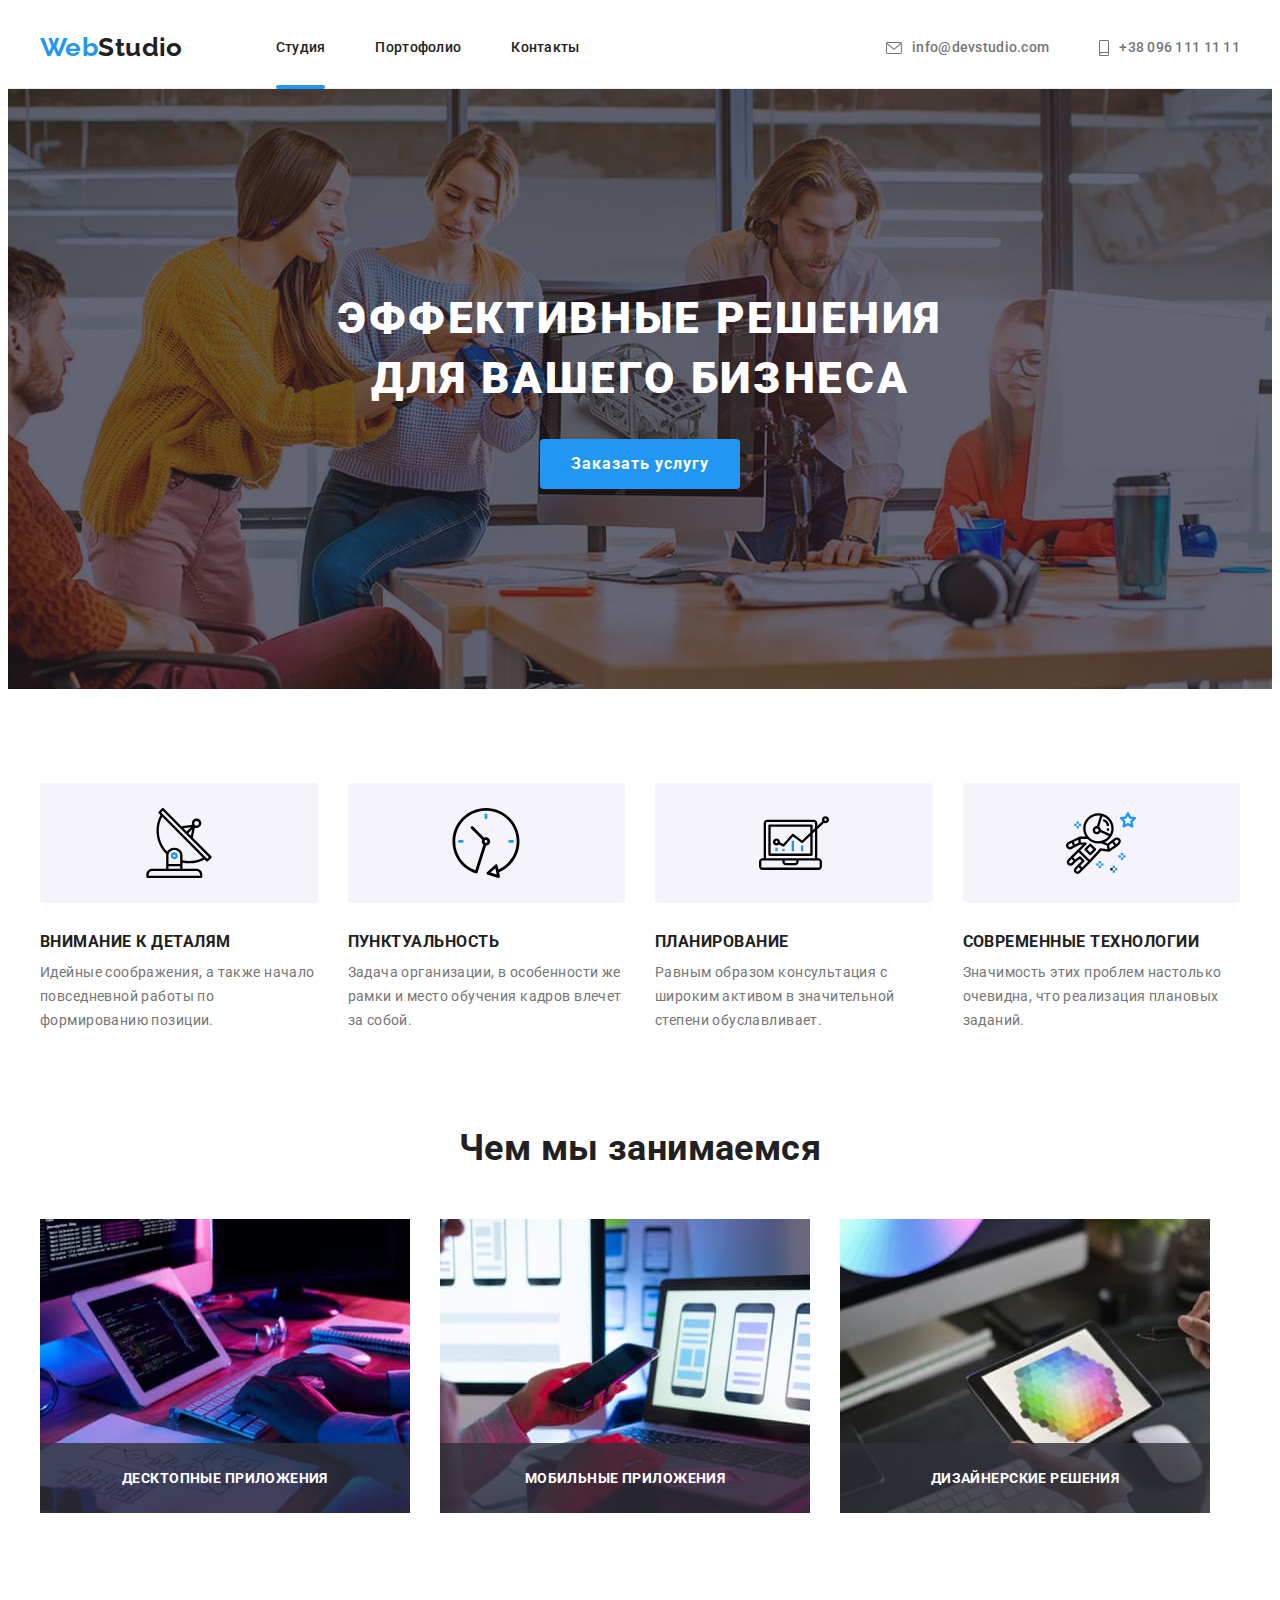
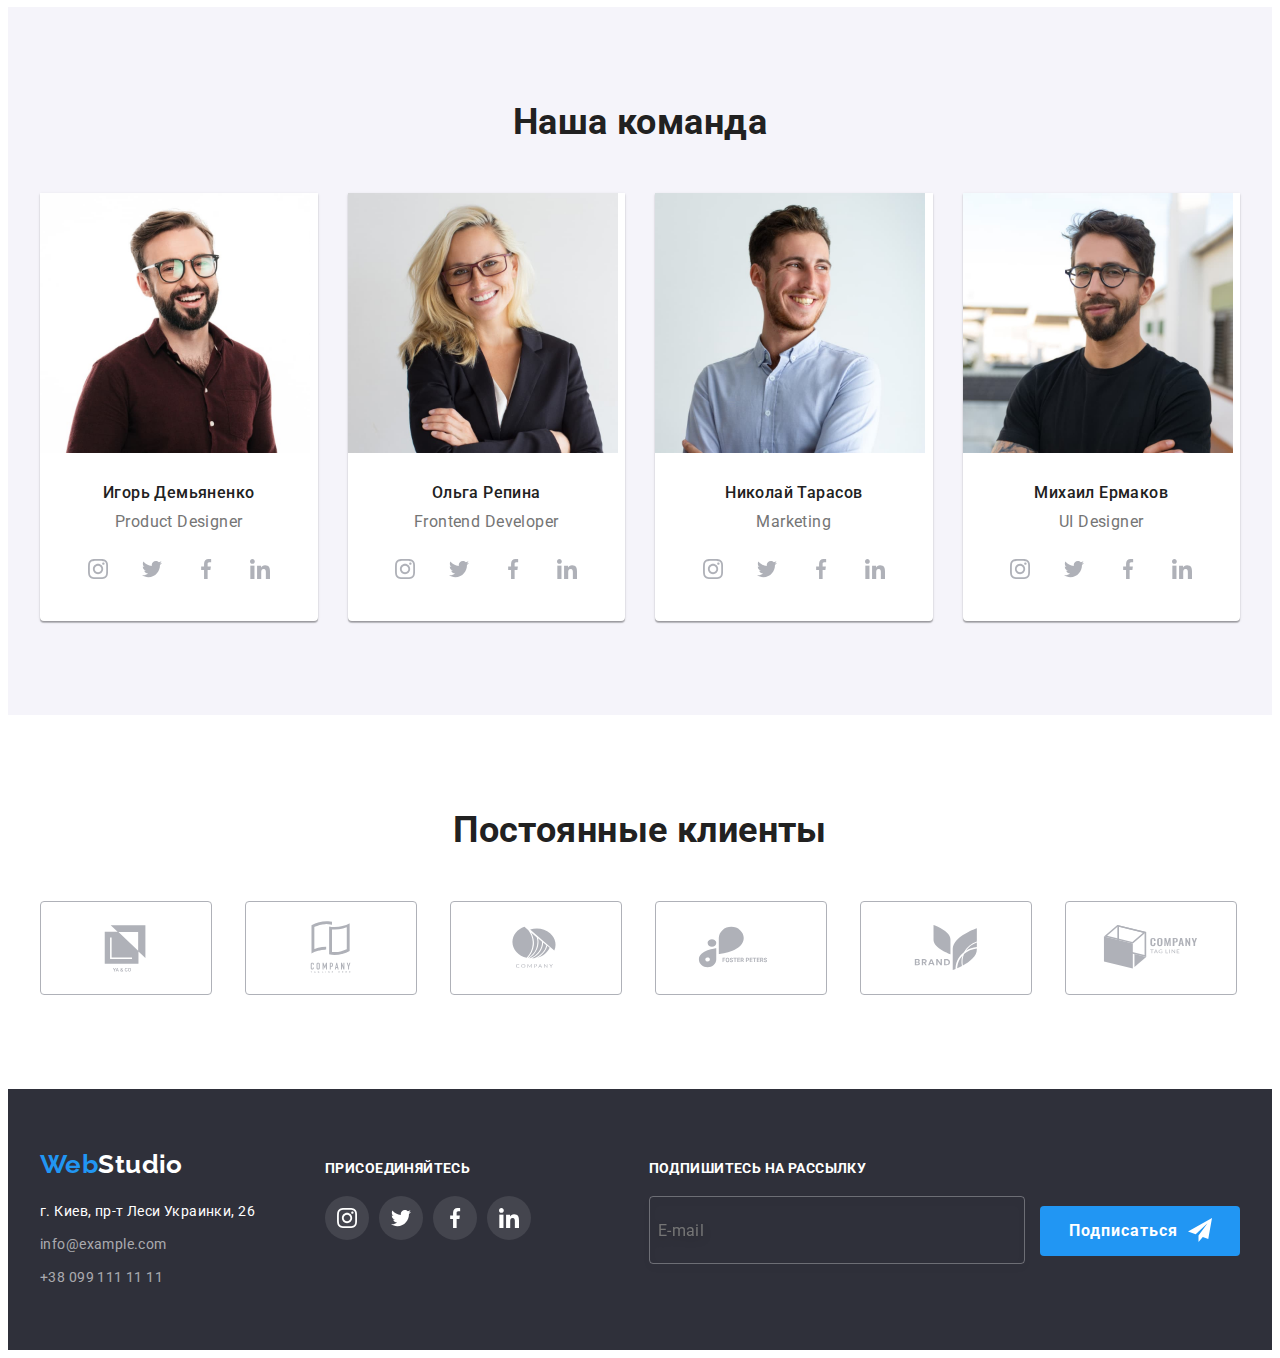
==== commit ba9b57ed: "4" ====
--- a/index.html
+++ b/index.html
@@ -69,7 +69,7 @@
       <section class="hero">
         <div class="container hero-container">
           <h1 class="hero-title">Эффективные решения для вашего бизнеса</h1>
-          <button class="hero-btn btn" type="button" data-modal-open>
+          <button class="btn btn_hero " type="button" data-modal-open>
             Заказать услугу
           </button>
         </div>
@@ -133,7 +133,7 @@
       <!-- Чем мы занимаемся -->
       <section class="section wedoing">
         <div class="container">
-          <h2 class="wedoing-title">Чем мы занимаемся</h2>
+          <h2 class="title-h2  title-h2_indent--bottom">Чем мы занимаемся</h2>
           <ul class="wedoing-list list">
             <li class="wedoing-item">
               <img
@@ -165,7 +165,7 @@
       <!-- НАША КОМАНДА -->
       <section class="ourteam section">
         <div class="container">
-          <h2 class="ourteam-title">Наша команда</h2>
+          <h2 class="title-h2  title-h2_indent--bottom">Наша команда</h2>
           <ul class="ourteam-list list">
             <li class="ourteam-item ourteam-card">
               <img
@@ -351,9 +351,9 @@
         </div>
       </section>
       <!-- ПОСТОЯННЫЕ КЛИЕНТЫ -->
-      <section class="clients section">
+      <section class="section">
         <div class="container">
-          <h2 class="clients-title">Постоянные клиенты</h2>
+          <h2 class="title-h2  title-h2_indent--bottom">Постоянные клиенты</h2>
           <ul class="clients-list list">
             <li class="clients-item">
               <!-- 1 -->
@@ -411,7 +411,7 @@
     <footer class="footer">
       <div class="container">
         <div class="footer-section">
-          <div class="footer-section-item">
+          <div class="footer-section_item">
             <a href="./index.html" class="link logo_indent--bottom logo"
               >Web<span class="logo_color--light">Studio</span>
             </a>
@@ -441,54 +441,54 @@
               </ul>
             </address>
           </div>
-          <div class="footer-section-item">
-            <h2 class="section-common-title">присоединяйтесь</h2>
-            <ul class="section-common-list list">
-              <li class="section-common-item">
-                <a class="section-common-link link" href="">
-                  <svg class="section-common-pkt">
+          <div class="footer-section_item">
+            <h2 class="section-common_title">присоединяйтесь</h2>
+            <ul class="section-common_list list">
+              <li class="section-common_item">
+                <a class="section-common_link link" href="">
+                  <svg class="section-common_pkt">
                     <use href="./images/sprite6.svg#icon-instagram"></use>
                   </svg>
                 </a>
               </li>
-              <li class="section-common-item">
-                <a class="section-common-link link" href="">
-                  <svg class="section-common-pkt">
+              <li class="section-common_item">
+                <a class="section-common_link link" href="">
+                  <svg class="section-common_pkt">
                     <use href="./images/sprite6.svg#icon-twitter"></use>
                   </svg>
                 </a>
               </li>
-              <li class="section-common-item">
-                <a class="section-common-link link" href="">
-                  <svg class="section-common-pkt">
+              <li class="section-common_item">
+                <a class="section-common_link link" href="">
+                  <svg class="section-common_pkt">
                     <use href="./images/sprite6.svg#icon-facebook"></use>
                   </svg>
                 </a>
               </li>
-              <li class="section-common-item">
-                <a class="section-common-link link" href="">
-                  <svg class="section-common-pkt">
+              <li class="section-common_item">
+                <a class="section-common_link link" href="">
+                  <svg class="section-common_pkt">
                     <use href="./images/sprite6.svg#icon-linkedin "></use>
                   </svg>
                 </a>
               </li>
             </ul>
           </div>
-          <div class="footer-section-item">
-            <h2 class="footer-mailing-title">Подпишитесь на рассылку</h2>
-            <form class="footer-mailing-form">
+          <div class="footer-section_item">
+            <h2 class="footer-mailing_title">Подпишитесь на рассылку</h2>
+            <form class="footer-mailing_form">
               <label>
                 <input
                   type="email"
                   name="email"
                   placeholder="E-mail"
-                  class="footer-mailing-box"
+                  class="footer-mailing_box"
                 />
               </label>
-              <button type="submit" class="hero-btn btn footer-mailing-btn">
+              <button type="submit" class="btn btn_hero  footer-mailing_btn">
                 Подписаться
               </button>
-              <svg class="footer-mailing-icon">
+              <svg class="footer-mailing_icon">
                 <use href="./images/icons.svg#icon-send"></use>
               </svg>
             </form>
@@ -558,7 +558,7 @@
                 <use href="./images/icons.svg#icon-check"></use>
               </svg>
             </span>Соглашаюсь с рассылкой и принимаю&#160;<a href="#"> Условия договора</a></label>
-          <button type="submit" class="hero-btn btn modal-btn">
+          <button type="submit" class="btn btn_hero modal-btn">
             Отправить
           </button>
         </form>
--- a/css/main.min.css
+++ b/css/main.min.css
@@ -1,2 +1,2 @@
-:root{--primary-title-color: #ffffff;--third-text-color: #ffffff;--background-card: #FFFFFF;--secondary-title-color: #212121;--secondary-text-color: #212121;--primary-text-color: #757575;--accent-color: #2196f3;--filter-button-color: #F5F4FA;--border-color: #ECECEC;--hero-grount: #2F303A;--futer-grount: #2F303A;--hero-button: #188CE8;--portofolio-card-border:#EEEEEE;--hero-bg:#C4C4C4;--clients-color: #AFB1B8}p,h1,h2,h3,h4,h5,h6{margin:0}ul{margin:0;padding-left:0}img{display:block}button{border-width:0}body{font-family:'Roboto', sans-serif;font-weight:normal;font-size:14px;letter-spacing:0.03em;color:var(--primary-text-color)}.link{text-decoration:none;font-family:inherit}.list{list-style:none}.visually-hidden{position:absolute;width:1px;height:1px;margin:-1px;padding:0;overflow:hidden;border:0;clip:rect(0, 0, 0, 0)}.container{width:1200px;margin:0 auto;padding-left:15px;padding-right:15px}.section{padding-top:94px;padding-bottom:94px}.btn{width:200px;height:50px;font-family:inherit;font-weight:700;font-size:16px;line-height:1.87;text-align:center;letter-spacing:0.06em;cursor:pointer;border-radius:4px}.btn-filtr{font-family:inherit;font-weight:500;font-size:16px;line-height:1.62;text-align:center;cursor:pointer;display:inline-block;padding:6px 22px;border-radius:4px}.btn-filtr_color{color:var(--secondary-text-color);background:var(--filter-button-color);-webkit-transition:color 240ms cubic-bezier(0.4, 0, 0.2, 1),background-color 240ms cubic-bezier(0.4, 0, 0.2, 1),-webkit-box-shadow 240ms cubic-bezier(0.4, 0, 0.2, 1);transition:color 240ms cubic-bezier(0.4, 0, 0.2, 1),background-color 240ms cubic-bezier(0.4, 0, 0.2, 1),-webkit-box-shadow 240ms cubic-bezier(0.4, 0, 0.2, 1);transition:color 240ms cubic-bezier(0.4, 0, 0.2, 1),background-color 240ms cubic-bezier(0.4, 0, 0.2, 1),box-shadow 240ms cubic-bezier(0.4, 0, 0.2, 1);transition:color 240ms cubic-bezier(0.4, 0, 0.2, 1),background-color 240ms cubic-bezier(0.4, 0, 0.2, 1),box-shadow 240ms cubic-bezier(0.4, 0, 0.2, 1),-webkit-box-shadow 240ms cubic-bezier(0.4, 0, 0.2, 1)}.btn-filtr_color:hover,.btn-filtr_color:focus,.carrent-btn{color:var(--third-text-color);background-color:var(--accent-color);-webkit-box-shadow:0px 3px 1px rgba(0,0,0,0.1),0px 1px 2px rgba(0,0,0,0.08),0px 2px 2px rgba(0,0,0,0.12);box-shadow:0px 3px 1px rgba(0,0,0,0.1),0px 1px 2px rgba(0,0,0,0.08),0px 2px 2px rgba(0,0,0,0.12)}.btn-close{position:absolute;right:10px;top:10px;width:30px;height:30px;display:-webkit-box;display:-ms-flexbox;display:flex;-webkit-box-align:center;-ms-flex-align:center;align-items:center;-webkit-box-pack:center;-ms-flex-pack:center;justify-content:center;cursor:pointer;fill:var(--secondary-title-color);border-radius:50%;background:#00000000;border:1px solid rgba(0,0,0,0.1);-webkit-box-sizing:border-box;box-sizing:border-box;padding:0;-webkit-transition:fill 250ms cubic-bezier(0.4, 0, 0.2, 1);transition:fill 250ms cubic-bezier(0.4, 0, 0.2, 1)}.btn-close:hover,.btn-close:focus{fill:var(--accent-color)}.btn-close_icon--size{width:18px;height:18px}.logo{font-family:"Raleway", sans-serif;font-weight:700;font-size:26px;line-height:calc(31 / 26);color:var(--accent-color);-webkit-transition:color 240ms cubic-bezier(0.4, 0, 0.2, 1);transition:color 240ms cubic-bezier(0.4, 0, 0.2, 1)}.logo:hover,.logo:focus{color:var(--accent-color)}.logo_color--dark{color:var(--secondary-text-color)}.logo_color--light{color:var(--primary-title-color)}.header{border-bottom:1px solid var(--border-color)}.header-container,.header-navigation,.header-list{display:-webkit-box;display:-ms-flexbox;display:flex;-webkit-box-align:center;-ms-flex-align:center;align-items:center}.logo_indent--right{margin-right:93px}.header-kontacts-flex{display:-webkit-box;display:-ms-flexbox;display:flex;margin-left:auto;-webkit-box-align:center;-ms-flex-align:center;align-items:center}.header-link{display:block;padding-top:32px;padding-bottom:32px;font-weight:500;line-height:1.14;letter-spacing:0.02em;color:var(--secondary-title-color);position:relative;-webkit-transition:color 240ms cubic-bezier(0.4, 0, 0.2, 1);transition:color 240ms cubic-bezier(0.4, 0, 0.2, 1)}.header-link:hover,.header-link:focus,.header-link .current{color:var(--accent-color)}.current::after{content:"";position:absolute;width:100%;height:4px;border-radius:2px;background-color:var(--accent-color);display:block;bottom:-1px}.header-item:not(:last-child){margin-right:50px}.header-kontacts-item{color:var(--primary-text-color)}.header-kontacts-sep:not(:last-child){margin-right:50px}.icon{margin-right:10px;fill:var(--primary-text-color);-webkit-transition:fill 240ms cubic-bezier(0.4, 0, 0.2, 1);transition:fill 240ms cubic-bezier(0.4, 0, 0.2, 1)}.header-link-item:hover .icon,.header-link-item:focus .icon{fill:var(--accent-color)}.header-link-item{display:-webkit-box;display:-ms-flexbox;display:flex;-webkit-box-align:center;-ms-flex-align:center;align-items:center;font-weight:500;line-height:1.14;letter-spacing:0.02em;color:var(--primary-text-color);-webkit-transition:color 240ms cubic-bezier(0.4, 0, 0.2, 1);transition:color 240ms cubic-bezier(0.4, 0, 0.2, 1)}.header-link-item:hover,.header-link-item:focus{color:var(--accent-color)}.hero{background-color:var(--hero-bg);background-image:-webkit-gradient(linear, left top, right top, from(rgba(47,48,58,0.4)), to(rgba(47,48,58,0.4))),url(../images/hero-jpeg.jpg);background-image:linear-gradient(to right, rgba(47,48,58,0.4), rgba(47,48,58,0.4)),url(../images/hero-jpeg.jpg);background-repeat:no-repeat;background-position:center;background-size:cover;padding-top:200px;padding-bottom:200px}.hero-container{display:-webkit-box;display:-ms-flexbox;display:flex;-webkit-box-orient:vertical;-webkit-box-direction:normal;-ms-flex-direction:column;flex-direction:column;-webkit-box-align:center;-ms-flex-align:center;align-items:center}.hero-title{font-weight:900;font-size:44px;line-height:1.36;text-align:center;letter-spacing:0.06em;text-transform:uppercase;color:var(--primary-title-color);width:696px;margin-bottom:30px}.hero-btn{color:var(--third-text-color);background-color:var(--accent-color);-webkit-transition:color 240ms cubic-bezier(0.4, 0, 0.2, 1),background-color 240ms cubic-bezier(0.4, 0, 0.2, 1);transition:color 240ms cubic-bezier(0.4, 0, 0.2, 1),background-color 240ms cubic-bezier(0.4, 0, 0.2, 1)}.hero-btn:hover,.hero-btn:focus{color:var(--third-text-color);background-color:var(--hero-button)}.whyus-container{display:-webkit-box;display:-ms-flexbox;display:flex}.ourteam-list,.whyus-list,.wedoing-list,.clients-list{display:-webkit-box;display:-ms-flexbox;display:flex;-ms-flex-wrap:wrap;flex-wrap:wrap;margin-left:-30px;margin-top:-30px}.wedoing-item,.ourteam-item,.whyus-item{-ms-flex-preferred-size:calc(100% / 4 - 30px);flex-basis:calc(100% / 4 - 30px);margin-left:30px;margin-top:30px}.whyus-item-pkt{height:120px;background-color:var(--filter-button-color);border-radius:4px;display:-webkit-box;display:-ms-flexbox;display:flex;-webkit-box-align:center;-ms-flex-align:center;align-items:center;-webkit-box-pack:center;-ms-flex-pack:center;justify-content:center;margin-bottom:30px}.whyus-pkt-item{width:70px;height:70px}.whyus-item-header{font-weight:700;line-height:calc(16 / 14);letter-spacing:0.03em;text-transform:uppercase;color:var(--secondary-title-color);margin-bottom:10px}.whyus-item-text{line-height:1.71;color:var(--primary-text-color)}.wedoing{padding-top:0px}.ourteam-title,.wedoing-title,.clients-title{font-weight:700;font-size:36px;line-height:calc(42 / 36);text-align:center;color:var(--secondary-title-color);margin-bottom:50px}.wedoing-item{position:relative}.wedoing-text{position:absolute;bottom:0;width:100%;padding-top:27px;padding-bottom:27px;color:#fff;font-family:Roboto;font-style:normal;font-weight:bold;font-size:14px;line-height:calc(16 / 14);text-align:center;letter-spacing:0.03em;text-transform:uppercase;background:rgba(47,48,58,0.8)}.ourteam{background:var(--filter-button-color)}.ourteam-card{background:var(--background-card);-webkit-box-shadow:0px 1px 3px rgba(0,0,0,0.12),0px 1px 1px rgba(0,0,0,0.14),0px 2px 1px rgba(0,0,0,0.2);box-shadow:0px 1px 3px rgba(0,0,0,0.12),0px 1px 1px rgba(0,0,0,0.14),0px 2px 1px rgba(0,0,0,0.2);border-radius:0px 0px 4px 4px;display:block;padding-bottom:30px}.ourteam-item-title{font-weight:500;font-size:16px;line-height:calc(19 / 16);text-align:center;color:var(--secondary-title-color);margin-top:30px;margin-bottom:10px}.ourteam-item-text{font-size:16px;line-height:calc(19 / 16);text-align:center;margin-bottom:16px}.ourteam-socital-list{display:-webkit-box;display:-ms-flexbox;display:flex;-webkit-box-pack:center;-ms-flex-pack:center;justify-content:center;-webkit-box-align:center;-ms-flex-align:center;align-items:center}.ourteam-socital-item+.ourteam-socital-item{margin-left:10px}.ourteam-socital-link{width:44px;height:44px;border-radius:50%;display:block;background-color:var(--primary-title-color);display:-webkit-box;display:-ms-flexbox;display:flex;-webkit-box-align:center;-ms-flex-align:center;align-items:center;-webkit-box-pack:center;-ms-flex-pack:center;justify-content:center;-webkit-transition:background-color 240ms cubic-bezier(0.4, 0, 0.2, 1);transition:background-color 240ms cubic-bezier(0.4, 0, 0.2, 1)}.ourteam-socital-link:hover,.ourteam-socital-link:focus{background-color:var(--accent-color)}.socital-link-pkt{fill:var(--clients-color);width:20px;height:20px;-webkit-transition:fill 240ms cubic-bezier(0.4, 0, 0.2, 1);transition:fill 240ms cubic-bezier(0.4, 0, 0.2, 1)}.ourteam-socital-link:hover .socital-link-pkt,.ourteam-socital-link:focus .socital-link-pkt{fill:var(--primary-title-color)}.clients-item{-ms-flex-preferred-size:calc(100% / 6 - 30px);flex-basis:calc(100% / 6 - 30px);margin-left:30px;margin-top:30px}.clients-link{display:-webkit-box;display:-ms-flexbox;display:flex;-webkit-box-align:center;-ms-flex-align:center;align-items:center;-webkit-box-pack:center;-ms-flex-pack:center;justify-content:center;width:170px;height:92px;border:1px solid var(--clients-color);border-radius:4px;fill:var(--clients-color);-webkit-transition:border 240ms cubic-bezier(0.4, 0, 0.2, 1),fill 240ms cubic-bezier(0.4, 0, 0.2, 1);transition:border 240ms cubic-bezier(0.4, 0, 0.2, 1),fill 240ms cubic-bezier(0.4, 0, 0.2, 1)}.clients-link:hover,.clients-link:focus{border:1px solid var(--hero-button);fill:var(--hero-button)}.clients-icon{width:106px;height:60px}.footer{background:var(--futer-grount);padding-top:60px;padding-bottom:60px}.footer-contact{font-style:inherit}.address{color:var(--third-text-color);line-height:1.71;-webkit-transition:color 240ms cubic-bezier(0.4, 0, 0.2, 1);transition:color 240ms cubic-bezier(0.4, 0, 0.2, 1)}.address:hover,.address:focus{color:var(--accent-color)}.contact{color:rgba(255,255,255,0.6);line-height:1.71;-webkit-transition:color 240ms cubic-bezier(0.4, 0, 0.2, 1);transition:color 240ms cubic-bezier(0.4, 0, 0.2, 1)}.contact:hover,.contact:focus{color:var(--accent-color)}.logo_indent--bottom{display:block;margin-bottom:20px}.footer-item,.footer-item:not(:last-child){display:block;margin-bottom:9px}.footer-section{display:-webkit-box;display:-ms-flexbox;display:flex;-ms-flex-wrap:wrap;flex-wrap:wrap;-webkit-box-align:baseline;-ms-flex-align:baseline;align-items:baseline}.footer-section-item:not(:last-child){margin-right:70px}.footer-section-item:last-child{margin-left:auto}.section-common-list{display:-webkit-box;display:-ms-flexbox;display:flex;-ms-flex-wrap:wrap;flex-wrap:wrap;-webkit-box-align:center;-ms-flex-align:center;align-items:center;-webkit-box-pack:center;-ms-flex-pack:center;justify-content:center;margin-left:-10px;margin-top:-30px}.section-common-title{font-weight:700;font-size:14px;text-transform:uppercase;line-height:calc(16 / 14);color:var(--primary-title-color);margin-bottom:20px}.section-common-item{width:44px;height:44px;-ms-flex-preferred-size:calc(100% / 4 - 10px);flex-basis:calc(100% / 4 - 10px);margin-left:10px;margin-top:30px}.section-common-item+.section-common-item{margin-left:10px}.section-common-link{width:100%;height:100%;border-radius:50%;display:block;background-color:rgba(255,255,255,0.1);display:-webkit-box;display:-ms-flexbox;display:flex;-webkit-box-align:center;-ms-flex-align:center;align-items:center;-webkit-box-pack:center;-ms-flex-pack:center;justify-content:center;-webkit-transition:background-color 240ms cubic-bezier(0.4, 0, 0.2, 1);transition:background-color 240ms cubic-bezier(0.4, 0, 0.2, 1)}.section-common-link:hover,.section-common-link:focus{background-color:var(--accent-color)}.section-common-pkt{fill:var(--primary-title-color);width:20px;height:20px}.footer-mailing-title{font-family:Roboto;font-style:normal;font-weight:bold;font-size:14px;line-height:16px;letter-spacing:0.03em;text-transform:uppercase;color:#FFFFFF;padding-bottom:20px}.footer-mailing-form{position:relative}.footer-mailing-box{width:358px;height:50px;background-color:transparent;border:1px solid rgba(255,255,255,0.3);-webkit-filter:drop-shadow(0px 4px 4px rgba(0,0,0,0.15));filter:drop-shadow(0px 4px 4px rgba(0,0,0,0.15));border-radius:4px;margin-right:12px;padding:8px;font-family:inherit;font-size:16px;line-height:1.25;-webkit-box-align:center;-ms-flex-align:center;align-items:center;letter-spacing:0.03em;color:rgba(255,255,255,0.6)}.footer-mailing-box:hover,.footer-mailing-box:focus{border:1px solid var(--accent-color)}.footer-mailing-btn{width:200px;height:50px;padding-left:29px;padding-top:10px;padding-right:62px;padding-bottom:10px}.footer-mailing-icon{width:24px;height:24px;right:28px;top:50%;-webkit-transform:translateY(-50%);transform:translateY(-50%);position:absolute;-webkit-transition:-webkit-transform 2250ms cubic-bezier(0.4, 0, 0.2, 1);transition:-webkit-transform 2250ms cubic-bezier(0.4, 0, 0.2, 1);transition:transform 2250ms cubic-bezier(0.4, 0, 0.2, 1);transition:transform 2250ms cubic-bezier(0.4, 0, 0.2, 1), -webkit-transform 2250ms cubic-bezier(0.4, 0, 0.2, 1)}.footer-mailing-icon:hover,.footer-mailing-icon:focus{-webkit-transform:rotate(25deg) translateX(-45%);transform:rotate(25deg) translateX(-45%)}.filtr-list{display:-webkit-box;display:-ms-flexbox;display:flex;-ms-flex-wrap:wrap;flex-wrap:wrap;-webkit-box-pack:center;-ms-flex-pack:center;justify-content:center;margin-bottom:50px}.filtr-item:not(:last-child){margin-right:8px}.portofolio-list{display:-webkit-box;display:-ms-flexbox;display:flex;-ms-flex-wrap:wrap;flex-wrap:wrap;margin-left:-30px;margin-top:-30px}.portofolio-item{-ms-flex-preferred-size:calc(100% / 3 - 30px);flex-basis:calc(100% / 3 - 30px);-webkit-box-sizing:border-box;box-sizing:border-box;margin-left:30px;margin-top:30px}.portofolio-link{-webkit-transition:-webkit-box-shadow 240ms cubic-bezier(0.4, 0, 0.2, 1);transition:-webkit-box-shadow 240ms cubic-bezier(0.4, 0, 0.2, 1);transition:box-shadow 240ms cubic-bezier(0.4, 0, 0.2, 1);transition:box-shadow 240ms cubic-bezier(0.4, 0, 0.2, 1), -webkit-box-shadow 240ms cubic-bezier(0.4, 0, 0.2, 1)}.portofolio-link:hover,.portofolio-link:focus{display:block;outline:none;-webkit-box-shadow:0px 1px 1px rgba(0,0,0,0.12),0px 4px 4px rgba(0,0,0,0.06),1px 4px 6px rgba(0,0,0,0.16);box-shadow:0px 1px 1px rgba(0,0,0,0.12),0px 4px 4px rgba(0,0,0,0.06),1px 4px 6px rgba(0,0,0,0.16)}.portofolio-item-title{font-weight:700;font-size:18px;line-height:2.00;letter-spacing:0.06em;color:var(--secondary-title-color);margin-bottom:4px}.portofolio-item-text{font-size:16px;line-height:1.87;color:var(--primary-text-color)}.portofolio-item-card{padding-left:24px;padding-top:20px;padding-bottom:20px;border:1px solid var(--portofolio-card-border);border-top:0px;-webkit-box-sizing:border-box;box-sizing:border-box}.portofolio-top-wrappter{position:relative;overflow:hidden}.porofolio-top-text{font-weight:400;font-size:18px;line-height:1.56;letter-spacing:0.03em;color:var(--primary-title-color);background-color:rgba(33,150,243,0.9);position:absolute;top:0px;left:0px;height:100%;padding:63px 24px;-webkit-transform:translateY(100%);transform:translateY(100%);-webkit-transition:-webkit-transform 240ms cubic-bezier(0.4, 0, 0.2, 1);transition:-webkit-transform 240ms cubic-bezier(0.4, 0, 0.2, 1);transition:transform 240ms cubic-bezier(0.4, 0, 0.2, 1);transition:transform 240ms cubic-bezier(0.4, 0, 0.2, 1), -webkit-transform 240ms cubic-bezier(0.4, 0, 0.2, 1)}.portofolio-link:hover .porofolio-top-text,.portofolio-link:focus .porofolio-top-text{-webkit-transform:translateY(0);transform:translateY(0)}.backdrop{position:fixed;width:100vw;height:100vh;background-color:rgba(0,0,0,0.2);top:0;display:-webkit-box;display:-ms-flexbox;display:flex;-webkit-box-align:center;-ms-flex-align:center;align-items:center;-webkit-box-pack:center;-ms-flex-pack:center;justify-content:center;-webkit-transition:opacity 240ms cubic-bezier(0.4, 0, 0.2, 1),visibility 240ms cubic-bezier(0.4, 0, 0.2, 1);transition:opacity 240ms cubic-bezier(0.4, 0, 0.2, 1),visibility 240ms cubic-bezier(0.4, 0, 0.2, 1)}.backdrop.is-hidden{opacity:0;visibility:hidden;pointer-events:none}.backdrop.is-hidden .modal{opacity:0;-webkit-transform:scale(0);transform:scale(0)}.modal{width:528px;min-height:581px;background-color:var(--primary-title-color);-webkit-box-shadow:0px 1px 3px rgba(0,0,0,0.12),0px 1px 1px rgba(0,0,0,0.14),0px 2px 1px rgba(0,0,0,0.2);box-shadow:0px 1px 3px rgba(0,0,0,0.12),0px 1px 1px rgba(0,0,0,0.14),0px 2px 1px rgba(0,0,0,0.2);border-radius:4px;position:relative;opacity:1;-webkit-transform:scale(1);transform:scale(1);-webkit-transition:opacity 250ms cubic-bezier(0.4, 0, 0.2, 1),-webkit-transform 250ms cubic-bezier(0.4, 0, 0.2, 1);transition:opacity 250ms cubic-bezier(0.4, 0, 0.2, 1),-webkit-transform 250ms cubic-bezier(0.4, 0, 0.2, 1);transition:opacity 250ms cubic-bezier(0.4, 0, 0.2, 1),transform 250ms cubic-bezier(0.4, 0, 0.2, 1);transition:opacity 250ms cubic-bezier(0.4, 0, 0.2, 1),transform 250ms cubic-bezier(0.4, 0, 0.2, 1),-webkit-transform 250ms cubic-bezier(0.4, 0, 0.2, 1);padding:40px}.modal-title{font-size:20px;line-height:calc(23 / 20);font-weight:700;margin-bottom:20px;text-align:center;letter-spacing:0.03em;color:#212121}.modal-field{margin-bottom:10px}.input-label{font-size:12px;line-height:calc(14 / 12);letter-spacing:0.01em;color:#757575;display:block;margin-bottom:4px}.input-wrapper{display:block;position:relative}.modal-input{width:100%;height:45px;border-radius:4px;border:1px solid rgba(33,33,33,0.2);background-color:transparent;padding-left:42px;padding-right:20px;outline:none;color:var(--primary-text-color);-webkit-transition:border 250ms cubic-bezier(0.4, 0, 0.2, 1);transition:border 250ms cubic-bezier(0.4, 0, 0.2, 1)}.modal-input:hover,.modal-input:focus{border:1px solid var(--accent-color)}.modal-input:hover+.input-icon,.modal-input:focus+.input-icon{fill:var(--accent-color)}.input-icon{width:18px;height:18px;position:absolute;left:12px;top:50%;-webkit-transform:translateY(-50%);transform:translateY(-50%);-webkit-transition:fill 250ms cubic-bezier(0.4, 0, 0.2, 1);transition:fill 250ms cubic-bezier(0.4, 0, 0.2, 1)}.modal-user-commit{width:100%;height:120px;border-radius:4px;border:1px solid rgba(33,33,33,0.2);-webkit-box-sizing:border-box;box-sizing:border-box;background-color:transparent;padding:10px;resize:none;outline:none;-webkit-transition:border 250ms cubic-bezier(0.4, 0, 0.2, 1);transition:border 250ms cubic-bezier(0.4, 0, 0.2, 1);color:var(--primary-text-color)}.modal-user-commit::-webkit-input-placeholder{color:rgba(117,117,117,0.5)}.modal-user-commit:-ms-input-placeholder{color:rgba(117,117,117,0.5)}.modal-user-commit::-ms-input-placeholder{color:rgba(117,117,117,0.5)}.modal-user-commit::placeholder{color:rgba(117,117,117,0.5)}.modal-user-commit:hover,.modal-user-commit:focus{border:1px solid var(--accent-color)}.modal-btn{display:block;margin:0 auto}.check-text{font-size:14px;line-height:1.71;letter-spacing:0.03em;color:var(--primary-text-color);display:-webkit-box;display:-ms-flexbox;display:flex;-webkit-box-align:center;-ms-flex-align:center;align-items:center;-webkit-box-pack:center;-ms-flex-pack:center;justify-content:center;margin-bottom:30px}.check-text span{width:16px;height:15px;border:2px solid var(--futer-grount);border-radius:3px;margin-right:8px;display:-webkit-box;display:-ms-flexbox;display:flex;-webkit-box-align:center;-ms-flex-align:center;align-items:center;-webkit-box-pack:center;-ms-flex-pack:center;justify-content:center;-webkit-transition:background-color 250ms cubic-bezier(0.4, 0, 0.2, 1),border 250ms cubic-bezier(0.4, 0, 0.2, 1);transition:background-color 250ms cubic-bezier(0.4, 0, 0.2, 1),border 250ms cubic-bezier(0.4, 0, 0.2, 1)}.modal-checkbox:hover+.check-text span,.modal-checkbox:focus+.check-text span{border:2px solid var(--accent-color)}.modal-checkbox:checked+.check-text span{background-color:var(--accent-color);border:2px solid var(--accent-color)}
+:root{--primary-title-color: #ffffff;--third-text-color: #ffffff;--background-card: #FFFFFF;--secondary-title-color: #212121;--secondary-text-color: #212121;--primary-text-color: #757575;--accent-color: #2196f3;--filter-button-color: #F5F4FA;--border-color: #ECECEC;--hero-grount: #2F303A;--futer-grount: #2F303A;--hero-button: #188CE8;--portofolio-card-border:#EEEEEE;--hero-bg:#C4C4C4;--clients-color: #AFB1B8}.visually-hidden{position:absolute;width:1px;height:1px;margin:-1px;padding:0;overflow:hidden;border:0;clip:rect(0, 0, 0, 0)}p,h1,h2,h3,h4,h5,h6{margin:0}ul{margin:0;padding-left:0}img{display:block}button{border-width:0}body{font-family:'Roboto', sans-serif;font-weight:normal;font-size:14px;letter-spacing:0.03em;color:var(--primary-text-color)}.link{text-decoration:none;font-family:inherit}.list{list-style:none}.container{width:1200px;margin:0 auto;padding-left:15px;padding-right:15px}.section{padding-top:94px;padding-bottom:94px}.btn{width:200px;height:50px;font-family:inherit;font-weight:700;font-size:16px;line-height:1.87;text-align:center;letter-spacing:0.06em;cursor:pointer;border-radius:4px}.btn_hero{color:var(--third-text-color);background-color:var(--accent-color);-webkit-transition:color 240ms cubic-bezier(0.4, 0, 0.2, 1),background-color 240ms cubic-bezier(0.4, 0, 0.2, 1);transition:color 240ms cubic-bezier(0.4, 0, 0.2, 1),background-color 240ms cubic-bezier(0.4, 0, 0.2, 1)}.btn_hero:hover,.btn_hero:focus{color:var(--third-text-color);background-color:var(--hero-button)}.btn-filtr{font-family:inherit;font-weight:500;font-size:16px;line-height:1.62;text-align:center;cursor:pointer;display:inline-block;padding:6px 22px;border-radius:4px}.btn-filtr_color{color:var(--secondary-text-color);background:var(--filter-button-color);-webkit-transition:color 240ms cubic-bezier(0.4, 0, 0.2, 1),background-color 240ms cubic-bezier(0.4, 0, 0.2, 1),-webkit-box-shadow 240ms cubic-bezier(0.4, 0, 0.2, 1);transition:color 240ms cubic-bezier(0.4, 0, 0.2, 1),background-color 240ms cubic-bezier(0.4, 0, 0.2, 1),-webkit-box-shadow 240ms cubic-bezier(0.4, 0, 0.2, 1);transition:color 240ms cubic-bezier(0.4, 0, 0.2, 1),background-color 240ms cubic-bezier(0.4, 0, 0.2, 1),box-shadow 240ms cubic-bezier(0.4, 0, 0.2, 1);transition:color 240ms cubic-bezier(0.4, 0, 0.2, 1),background-color 240ms cubic-bezier(0.4, 0, 0.2, 1),box-shadow 240ms cubic-bezier(0.4, 0, 0.2, 1),-webkit-box-shadow 240ms cubic-bezier(0.4, 0, 0.2, 1)}.btn-filtr_color:hover,.btn-filtr_color:focus,.carrent-btn{color:var(--third-text-color);background-color:var(--accent-color);-webkit-box-shadow:0px 3px 1px rgba(0,0,0,0.1),0px 1px 2px rgba(0,0,0,0.08),0px 2px 2px rgba(0,0,0,0.12);box-shadow:0px 3px 1px rgba(0,0,0,0.1),0px 1px 2px rgba(0,0,0,0.08),0px 2px 2px rgba(0,0,0,0.12)}.btn-close{position:absolute;right:10px;top:10px;width:30px;height:30px;display:-webkit-box;display:-ms-flexbox;display:flex;-webkit-box-align:center;-ms-flex-align:center;align-items:center;-webkit-box-pack:center;-ms-flex-pack:center;justify-content:center;cursor:pointer;fill:var(--secondary-title-color);border-radius:50%;background:#00000000;border:1px solid rgba(0,0,0,0.1);-webkit-box-sizing:border-box;box-sizing:border-box;padding:0;-webkit-transition:fill 250ms cubic-bezier(0.4, 0, 0.2, 1);transition:fill 250ms cubic-bezier(0.4, 0, 0.2, 1)}.btn-close:hover,.btn-close:focus{fill:var(--accent-color)}.btn-close_icon--size{width:18px;height:18px}.logo{font-family:"Raleway", sans-serif;font-weight:700;font-size:26px;line-height:calc(31 / 26);color:var(--accent-color);-webkit-transition:color 240ms cubic-bezier(0.4, 0, 0.2, 1);transition:color 240ms cubic-bezier(0.4, 0, 0.2, 1)}.logo:hover,.logo:focus{color:var(--accent-color)}.logo_color--dark{color:var(--secondary-text-color)}.logo_color--light{color:var(--primary-title-color)}.title-h2{font-weight:700;font-size:36px;line-height:calc(42 / 36);text-align:center;color:var(--secondary-title-color)}.header{border-bottom:1px solid var(--border-color)}.header-container,.header-navigation,.header-list{display:-webkit-box;display:-ms-flexbox;display:flex;-webkit-box-align:center;-ms-flex-align:center;align-items:center}.logo_indent--right{margin-right:93px}.header-kontacts-flex{display:-webkit-box;display:-ms-flexbox;display:flex;margin-left:auto;-webkit-box-align:center;-ms-flex-align:center;align-items:center}.header-link{display:block;padding-top:32px;padding-bottom:32px;font-weight:500;line-height:1.14;letter-spacing:0.02em;color:var(--secondary-title-color);position:relative;-webkit-transition:color 240ms cubic-bezier(0.4, 0, 0.2, 1);transition:color 240ms cubic-bezier(0.4, 0, 0.2, 1)}.header-link:hover,.header-link:focus,.header-link .current{color:var(--accent-color)}.current::after{content:"";position:absolute;width:100%;height:4px;border-radius:2px;background-color:var(--accent-color);display:block;bottom:-1px}.header-item:not(:last-child){margin-right:50px}.header-kontacts-item{color:var(--primary-text-color)}.header-kontacts-sep:not(:last-child){margin-right:50px}.icon{margin-right:10px;fill:var(--primary-text-color);-webkit-transition:fill 240ms cubic-bezier(0.4, 0, 0.2, 1);transition:fill 240ms cubic-bezier(0.4, 0, 0.2, 1)}.header-link-item:hover .icon,.header-link-item:focus .icon{fill:var(--accent-color)}.header-link-item{display:-webkit-box;display:-ms-flexbox;display:flex;-webkit-box-align:center;-ms-flex-align:center;align-items:center;font-weight:500;line-height:1.14;letter-spacing:0.02em;color:var(--primary-text-color);-webkit-transition:color 240ms cubic-bezier(0.4, 0, 0.2, 1);transition:color 240ms cubic-bezier(0.4, 0, 0.2, 1)}.header-link-item:hover,.header-link-item:focus{color:var(--accent-color)}.hero{background-color:var(--hero-bg);background-image:-webkit-gradient(linear, left top, right top, from(rgba(47,48,58,0.4)), to(rgba(47,48,58,0.4))),url(../images/hero-jpeg.jpg);background-image:linear-gradient(to right, rgba(47,48,58,0.4), rgba(47,48,58,0.4)),url(../images/hero-jpeg.jpg);background-repeat:no-repeat;background-position:center;background-size:cover;padding-top:200px;padding-bottom:200px}.hero-container{display:-webkit-box;display:-ms-flexbox;display:flex;-webkit-box-orient:vertical;-webkit-box-direction:normal;-ms-flex-direction:column;flex-direction:column;-webkit-box-align:center;-ms-flex-align:center;align-items:center}.hero-title{font-weight:900;font-size:44px;line-height:1.36;text-align:center;letter-spacing:0.06em;text-transform:uppercase;color:var(--primary-title-color);width:696px;margin-bottom:30px}.whyus-container{display:-webkit-box;display:-ms-flexbox;display:flex}.ourteam-list,.whyus-list,.wedoing-list,.clients-list{display:-webkit-box;display:-ms-flexbox;display:flex;-ms-flex-wrap:wrap;flex-wrap:wrap;margin-left:-30px;margin-top:-30px}.wedoing-item,.ourteam-item,.whyus-item{-ms-flex-preferred-size:calc(100% / 4 - 30px);flex-basis:calc(100% / 4 - 30px);margin-left:30px;margin-top:30px}.whyus-item-pkt{height:120px;background-color:var(--filter-button-color);border-radius:4px;display:-webkit-box;display:-ms-flexbox;display:flex;-webkit-box-align:center;-ms-flex-align:center;align-items:center;-webkit-box-pack:center;-ms-flex-pack:center;justify-content:center;margin-bottom:30px}.whyus-pkt-item{width:70px;height:70px}.whyus-item-header{font-weight:700;line-height:calc(16 / 14);letter-spacing:0.03em;text-transform:uppercase;color:var(--secondary-title-color);margin-bottom:10px}.whyus-item-text{line-height:1.71;color:var(--primary-text-color)}.wedoing{padding-top:0px}.title-h2_indent--bottom{margin-bottom:50px}.wedoing-item{position:relative}.wedoing-text{position:absolute;bottom:0;width:100%;padding-top:27px;padding-bottom:27px;color:#fff;font-family:Roboto;font-style:normal;font-weight:bold;font-size:14px;line-height:calc(16 / 14);text-align:center;letter-spacing:0.03em;text-transform:uppercase;background:rgba(47,48,58,0.8)}.ourteam{background:var(--filter-button-color)}.ourteam-card{background:var(--background-card);-webkit-box-shadow:0px 1px 3px rgba(0,0,0,0.12),0px 1px 1px rgba(0,0,0,0.14),0px 2px 1px rgba(0,0,0,0.2);box-shadow:0px 1px 3px rgba(0,0,0,0.12),0px 1px 1px rgba(0,0,0,0.14),0px 2px 1px rgba(0,0,0,0.2);border-radius:0px 0px 4px 4px;display:block;padding-bottom:30px}.ourteam-item-title{font-weight:500;font-size:16px;line-height:calc(19 / 16);text-align:center;color:var(--secondary-title-color);margin-top:30px;margin-bottom:10px}.ourteam-item-text{font-size:16px;line-height:calc(19 / 16);text-align:center;margin-bottom:16px}.ourteam-socital-list{display:-webkit-box;display:-ms-flexbox;display:flex;-webkit-box-pack:center;-ms-flex-pack:center;justify-content:center;-webkit-box-align:center;-ms-flex-align:center;align-items:center}.ourteam-socital-item+.ourteam-socital-item{margin-left:10px}.ourteam-socital-link{width:44px;height:44px;border-radius:50%;display:block;background-color:var(--primary-title-color);display:-webkit-box;display:-ms-flexbox;display:flex;-webkit-box-align:center;-ms-flex-align:center;align-items:center;-webkit-box-pack:center;-ms-flex-pack:center;justify-content:center;-webkit-transition:background-color 240ms cubic-bezier(0.4, 0, 0.2, 1);transition:background-color 240ms cubic-bezier(0.4, 0, 0.2, 1)}.ourteam-socital-link:hover,.ourteam-socital-link:focus{background-color:var(--accent-color)}.socital-link-pkt{fill:var(--clients-color);width:20px;height:20px;-webkit-transition:fill 240ms cubic-bezier(0.4, 0, 0.2, 1);transition:fill 240ms cubic-bezier(0.4, 0, 0.2, 1)}.ourteam-socital-link:hover .socital-link-pkt,.ourteam-socital-link:focus .socital-link-pkt{fill:var(--primary-title-color)}.clients-item{-ms-flex-preferred-size:calc(100% / 6 - 30px);flex-basis:calc(100% / 6 - 30px);margin-left:30px;margin-top:30px}.clients-link{display:-webkit-box;display:-ms-flexbox;display:flex;-webkit-box-align:center;-ms-flex-align:center;align-items:center;-webkit-box-pack:center;-ms-flex-pack:center;justify-content:center;width:170px;height:92px;border:1px solid var(--clients-color);border-radius:4px;fill:var(--clients-color);-webkit-transition:border 240ms cubic-bezier(0.4, 0, 0.2, 1),fill 240ms cubic-bezier(0.4, 0, 0.2, 1);transition:border 240ms cubic-bezier(0.4, 0, 0.2, 1),fill 240ms cubic-bezier(0.4, 0, 0.2, 1)}.clients-link:hover,.clients-link:focus{border:1px solid var(--hero-button);fill:var(--hero-button)}.clients-icon{width:106px;height:60px}.footer{background:var(--futer-grount);padding-top:60px;padding-bottom:60px}.footer-contact{font-style:inherit}.address{color:var(--third-text-color);line-height:1.71;-webkit-transition:color 240ms cubic-bezier(0.4, 0, 0.2, 1);transition:color 240ms cubic-bezier(0.4, 0, 0.2, 1)}.address:hover,.address:focus{color:var(--accent-color)}.contact{color:rgba(255,255,255,0.6);line-height:1.71;-webkit-transition:color 240ms cubic-bezier(0.4, 0, 0.2, 1);transition:color 240ms cubic-bezier(0.4, 0, 0.2, 1)}.contact:hover,.contact:focus{color:var(--accent-color)}.logo_indent--bottom{display:block;margin-bottom:20px}.footer-item:not(:last-child){display:block;margin-bottom:9px}.footer-section{display:-webkit-box;display:-ms-flexbox;display:flex;-ms-flex-wrap:wrap;flex-wrap:wrap;-webkit-box-align:baseline;-ms-flex-align:baseline;align-items:baseline}.footer-section_item:not(:last-child){margin-right:70px}.footer-section_item:last-child{margin-left:auto}.section-common_list{display:-webkit-box;display:-ms-flexbox;display:flex;-ms-flex-wrap:wrap;flex-wrap:wrap;-webkit-box-align:center;-ms-flex-align:center;align-items:center;-webkit-box-pack:center;-ms-flex-pack:center;justify-content:center;margin-left:-10px;margin-top:-30px}.section-common_title{font-weight:700;font-size:14px;text-transform:uppercase;line-height:calc(16 / 14);color:var(--primary-title-color);margin-bottom:20px}.section-common_item{width:44px;height:44px;-ms-flex-preferred-size:calc(100% / 4 - 10px);flex-basis:calc(100% / 4 - 10px);margin-left:10px;margin-top:30px}.section-common_item+.section-common_item{margin-left:10px}.section-common_link{width:100%;height:100%;border-radius:50%;display:block;background-color:rgba(255,255,255,0.1);display:-webkit-box;display:-ms-flexbox;display:flex;-webkit-box-align:center;-ms-flex-align:center;align-items:center;-webkit-box-pack:center;-ms-flex-pack:center;justify-content:center;-webkit-transition:background-color 240ms cubic-bezier(0.4, 0, 0.2, 1);transition:background-color 240ms cubic-bezier(0.4, 0, 0.2, 1)}.section-common_link:hover,.section-common_link:focus{background-color:var(--accent-color)}.section-common_pkt{fill:var(--primary-title-color);width:20px;height:20px}.footer-mailing_title{font-family:Roboto;font-style:normal;font-weight:bold;font-size:14px;line-height:16px;letter-spacing:0.03em;text-transform:uppercase;color:#FFFFFF;padding-bottom:20px}.footer-mailing_form{position:relative}.footer-mailing_box{width:358px;height:50px;background-color:transparent;border:1px solid rgba(255,255,255,0.3);-webkit-filter:drop-shadow(0px 4px 4px rgba(0,0,0,0.15));filter:drop-shadow(0px 4px 4px rgba(0,0,0,0.15));border-radius:4px;margin-right:12px;padding:8px;font-family:inherit;font-size:16px;line-height:1.25;-webkit-box-align:center;-ms-flex-align:center;align-items:center;letter-spacing:0.03em;color:rgba(255,255,255,0.6)}.footer-mailing_box:hover,.footer-mailing_box:focus{border:1px solid var(--accent-color)}.footer-mailing_btn{width:200px;height:50px;padding-left:29px;padding-top:10px;padding-right:62px;padding-bottom:10px}.footer-mailing_icon{width:24px;height:24px;right:28px;top:50%;-webkit-transform:translateY(-50%);transform:translateY(-50%);position:absolute;-webkit-transition:-webkit-transform 2250ms cubic-bezier(0.4, 0, 0.2, 1);transition:-webkit-transform 2250ms cubic-bezier(0.4, 0, 0.2, 1);transition:transform 2250ms cubic-bezier(0.4, 0, 0.2, 1);transition:transform 2250ms cubic-bezier(0.4, 0, 0.2, 1), -webkit-transform 2250ms cubic-bezier(0.4, 0, 0.2, 1)}.footer-mailing_icon:hover,.footer-mailing_icon:focus{-webkit-transform:rotate(25deg) translateX(-45%);transform:rotate(25deg) translateX(-45%)}.filtr-list{display:-webkit-box;display:-ms-flexbox;display:flex;-ms-flex-wrap:wrap;flex-wrap:wrap;-webkit-box-pack:center;-ms-flex-pack:center;justify-content:center;margin-bottom:50px}.filtr-item:not(:last-child){margin-right:8px}.portofolio-list{display:-webkit-box;display:-ms-flexbox;display:flex;-ms-flex-wrap:wrap;flex-wrap:wrap;margin-left:-30px;margin-top:-30px}.portofolio-item{-ms-flex-preferred-size:calc(100% / 3 - 30px);flex-basis:calc(100% / 3 - 30px);-webkit-box-sizing:border-box;box-sizing:border-box;margin-left:30px;margin-top:30px}.portofolio-link{-webkit-transition:-webkit-box-shadow 240ms cubic-bezier(0.4, 0, 0.2, 1);transition:-webkit-box-shadow 240ms cubic-bezier(0.4, 0, 0.2, 1);transition:box-shadow 240ms cubic-bezier(0.4, 0, 0.2, 1);transition:box-shadow 240ms cubic-bezier(0.4, 0, 0.2, 1), -webkit-box-shadow 240ms cubic-bezier(0.4, 0, 0.2, 1)}.portofolio-link:hover,.portofolio-link:focus{display:block;outline:none;-webkit-box-shadow:0px 1px 1px rgba(0,0,0,0.12),0px 4px 4px rgba(0,0,0,0.06),1px 4px 6px rgba(0,0,0,0.16);box-shadow:0px 1px 1px rgba(0,0,0,0.12),0px 4px 4px rgba(0,0,0,0.06),1px 4px 6px rgba(0,0,0,0.16)}.portofolio-item-title{font-weight:700;font-size:18px;line-height:2.00;letter-spacing:0.06em;color:var(--secondary-title-color);margin-bottom:4px}.portofolio-item-text{font-size:16px;line-height:1.87;color:var(--primary-text-color)}.portofolio-item-card{padding-left:24px;padding-top:20px;padding-bottom:20px;border:1px solid var(--portofolio-card-border);border-top:0px;-webkit-box-sizing:border-box;box-sizing:border-box}.portofolio-top-wrappter{position:relative;overflow:hidden}.porofolio-top-text{font-weight:400;font-size:18px;line-height:1.56;letter-spacing:0.03em;color:var(--primary-title-color);background-color:rgba(33,150,243,0.9);position:absolute;top:0px;left:0px;height:100%;padding:63px 24px;-webkit-transform:translateY(100%);transform:translateY(100%);-webkit-transition:-webkit-transform 240ms cubic-bezier(0.4, 0, 0.2, 1);transition:-webkit-transform 240ms cubic-bezier(0.4, 0, 0.2, 1);transition:transform 240ms cubic-bezier(0.4, 0, 0.2, 1);transition:transform 240ms cubic-bezier(0.4, 0, 0.2, 1), -webkit-transform 240ms cubic-bezier(0.4, 0, 0.2, 1)}.portofolio-link:hover .porofolio-top-text,.portofolio-link:focus .porofolio-top-text{-webkit-transform:translateY(0);transform:translateY(0)}.backdrop{position:fixed;width:100vw;height:100vh;background-color:rgba(0,0,0,0.2);top:0;display:-webkit-box;display:-ms-flexbox;display:flex;-webkit-box-align:center;-ms-flex-align:center;align-items:center;-webkit-box-pack:center;-ms-flex-pack:center;justify-content:center;-webkit-transition:opacity 240ms cubic-bezier(0.4, 0, 0.2, 1),visibility 240ms cubic-bezier(0.4, 0, 0.2, 1);transition:opacity 240ms cubic-bezier(0.4, 0, 0.2, 1),visibility 240ms cubic-bezier(0.4, 0, 0.2, 1)}.backdrop.is-hidden{opacity:0;visibility:hidden;pointer-events:none}.backdrop.is-hidden .modal{opacity:0;-webkit-transform:scale(0);transform:scale(0)}.modal{width:528px;min-height:581px;background-color:var(--primary-title-color);-webkit-box-shadow:0px 1px 3px rgba(0,0,0,0.12),0px 1px 1px rgba(0,0,0,0.14),0px 2px 1px rgba(0,0,0,0.2);box-shadow:0px 1px 3px rgba(0,0,0,0.12),0px 1px 1px rgba(0,0,0,0.14),0px 2px 1px rgba(0,0,0,0.2);border-radius:4px;position:relative;opacity:1;-webkit-transform:scale(1);transform:scale(1);-webkit-transition:opacity 250ms cubic-bezier(0.4, 0, 0.2, 1),-webkit-transform 250ms cubic-bezier(0.4, 0, 0.2, 1);transition:opacity 250ms cubic-bezier(0.4, 0, 0.2, 1),-webkit-transform 250ms cubic-bezier(0.4, 0, 0.2, 1);transition:opacity 250ms cubic-bezier(0.4, 0, 0.2, 1),transform 250ms cubic-bezier(0.4, 0, 0.2, 1);transition:opacity 250ms cubic-bezier(0.4, 0, 0.2, 1),transform 250ms cubic-bezier(0.4, 0, 0.2, 1),-webkit-transform 250ms cubic-bezier(0.4, 0, 0.2, 1);padding:40px}.modal-title{font-size:20px;line-height:calc(23 / 20);font-weight:700;margin-bottom:20px;text-align:center;letter-spacing:0.03em;color:#212121}.modal-field{margin-bottom:10px}.input-label{font-size:12px;line-height:calc(14 / 12);letter-spacing:0.01em;color:#757575;display:block;margin-bottom:4px}.input-wrapper{display:block;position:relative}.modal-input{width:100%;height:45px;border-radius:4px;border:1px solid rgba(33,33,33,0.2);background-color:transparent;padding-left:42px;padding-right:20px;outline:none;color:var(--primary-text-color);-webkit-transition:border 250ms cubic-bezier(0.4, 0, 0.2, 1);transition:border 250ms cubic-bezier(0.4, 0, 0.2, 1)}.modal-input:hover,.modal-input:focus{border:1px solid var(--accent-color)}.modal-input:hover+.input-icon,.modal-input:focus+.input-icon{fill:var(--accent-color)}.input-icon{width:18px;height:18px;position:absolute;left:12px;top:50%;-webkit-transform:translateY(-50%);transform:translateY(-50%);-webkit-transition:fill 250ms cubic-bezier(0.4, 0, 0.2, 1);transition:fill 250ms cubic-bezier(0.4, 0, 0.2, 1)}.modal-user-commit{width:100%;height:120px;border-radius:4px;border:1px solid rgba(33,33,33,0.2);-webkit-box-sizing:border-box;box-sizing:border-box;background-color:transparent;padding:10px;resize:none;outline:none;-webkit-transition:border 250ms cubic-bezier(0.4, 0, 0.2, 1);transition:border 250ms cubic-bezier(0.4, 0, 0.2, 1);color:var(--primary-text-color)}.modal-user-commit::-webkit-input-placeholder{color:rgba(117,117,117,0.5)}.modal-user-commit:-ms-input-placeholder{color:rgba(117,117,117,0.5)}.modal-user-commit::-ms-input-placeholder{color:rgba(117,117,117,0.5)}.modal-user-commit::placeholder{color:rgba(117,117,117,0.5)}.modal-user-commit:hover,.modal-user-commit:focus{border:1px solid var(--accent-color)}.modal-btn{display:block;margin:0 auto}.check-text{font-size:14px;line-height:1.71;letter-spacing:0.03em;color:var(--primary-text-color);display:-webkit-box;display:-ms-flexbox;display:flex;-webkit-box-align:center;-ms-flex-align:center;align-items:center;-webkit-box-pack:center;-ms-flex-pack:center;justify-content:center;margin-bottom:30px}.check-text span{width:16px;height:15px;border:2px solid var(--futer-grount);border-radius:3px;margin-right:8px;display:-webkit-box;display:-ms-flexbox;display:flex;-webkit-box-align:center;-ms-flex-align:center;align-items:center;-webkit-box-pack:center;-ms-flex-pack:center;justify-content:center;-webkit-transition:background-color 250ms cubic-bezier(0.4, 0, 0.2, 1),border 250ms cubic-bezier(0.4, 0, 0.2, 1);transition:background-color 250ms cubic-bezier(0.4, 0, 0.2, 1),border 250ms cubic-bezier(0.4, 0, 0.2, 1)}.modal-checkbox:hover+.check-text span,.modal-checkbox:focus+.check-text span{border:2px solid var(--accent-color)}.modal-checkbox:checked+.check-text span{background-color:var(--accent-color);border:2px solid var(--accent-color)}
 /*# sourceMappingURL=main.min.css.map */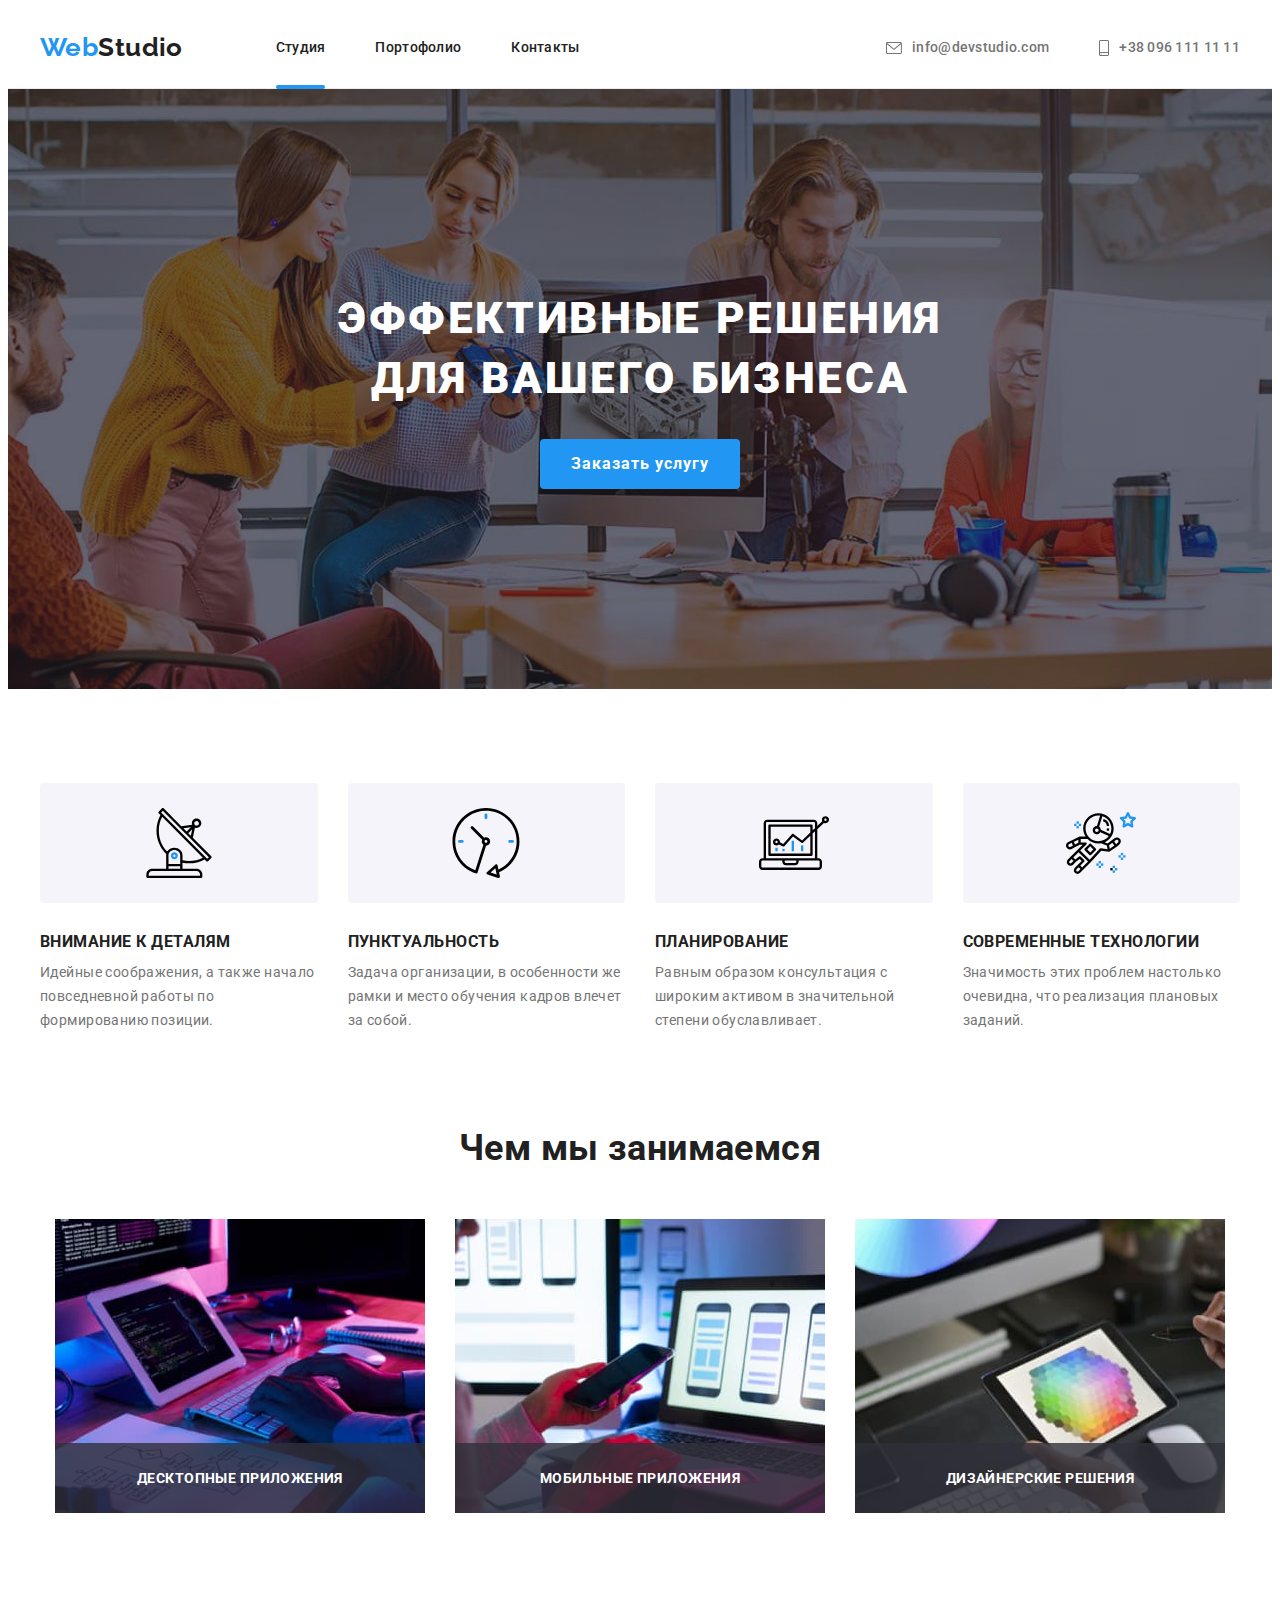
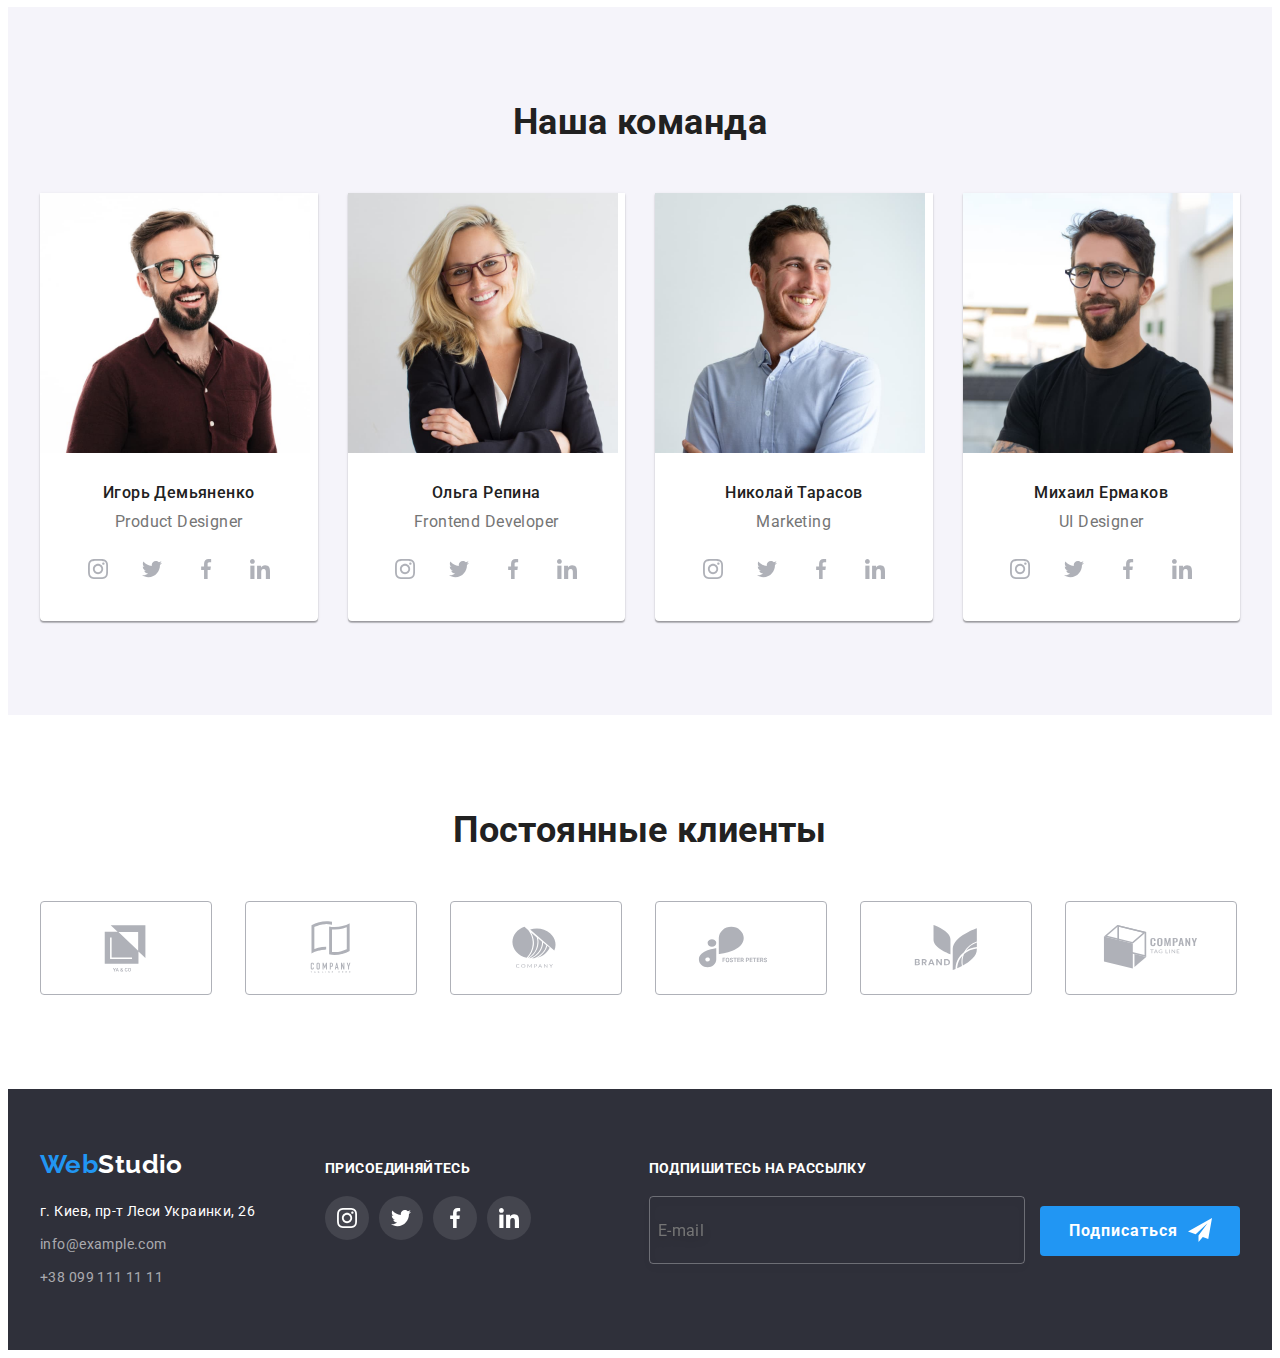
==== commit 9186f8fd: "дисплей флекс" ====
--- a/index.html
+++ b/index.html
@@ -19,18 +19,18 @@
       referrerpolicy="no-referrer"
     />
     <link rel="stylesheet" href="./css/main.min.css" />
-    <link rel="stylesheet" href="./css/styles.css" />
+    <!-- <link rel="stylesheet" href="./css/styles.css" /> -->
     <title>Home work 7</title>
   </head>
   <body>
     <!-- НАВИГАЦИЯ -->
     <header class="header">
-      <div class="container header-container">
-        <nav class="header-navigation">
+      <div class="container dis-fl--da">
+        <nav class="dis-fl--da">
           <a href="./index.html" class="link logo_indent--right logo">
             Web<span class="logo_color--dark">Studio</span>
           </a>
-          <ul class="header-list list">
+          <ul class="dis-fl--da list">
             <li class="header-item">
               <a class="header-link link current" href="./index.html">Студия</a>
             </li>
@@ -485,7 +485,7 @@
                   class="footer-mailing_box"
                 />
               </label>
-              <button type="submit" class="btn btn_hero  footer-mailing_btn">
+              <button type="submit" class="btn btn_hero footer-mailing_btn">
                 Подписаться
               </button>
               <svg class="footer-mailing_icon">
--- a/css/main.min.css
+++ b/css/main.min.css
@@ -1,2 +1,2 @@
-:root{--primary-title-color: #ffffff;--third-text-color: #ffffff;--background-card: #FFFFFF;--secondary-title-color: #212121;--secondary-text-color: #212121;--primary-text-color: #757575;--accent-color: #2196f3;--filter-button-color: #F5F4FA;--border-color: #ECECEC;--hero-grount: #2F303A;--futer-grount: #2F303A;--hero-button: #188CE8;--portofolio-card-border:#EEEEEE;--hero-bg:#C4C4C4;--clients-color: #AFB1B8}.visually-hidden{position:absolute;width:1px;height:1px;margin:-1px;padding:0;overflow:hidden;border:0;clip:rect(0, 0, 0, 0)}p,h1,h2,h3,h4,h5,h6{margin:0}ul{margin:0;padding-left:0}img{display:block}button{border-width:0}body{font-family:'Roboto', sans-serif;font-weight:normal;font-size:14px;letter-spacing:0.03em;color:var(--primary-text-color)}.link{text-decoration:none;font-family:inherit}.list{list-style:none}.container{width:1200px;margin:0 auto;padding-left:15px;padding-right:15px}.section{padding-top:94px;padding-bottom:94px}.btn{width:200px;height:50px;font-family:inherit;font-weight:700;font-size:16px;line-height:1.87;text-align:center;letter-spacing:0.06em;cursor:pointer;border-radius:4px}.btn_hero{color:var(--third-text-color);background-color:var(--accent-color);-webkit-transition:color 240ms cubic-bezier(0.4, 0, 0.2, 1),background-color 240ms cubic-bezier(0.4, 0, 0.2, 1);transition:color 240ms cubic-bezier(0.4, 0, 0.2, 1),background-color 240ms cubic-bezier(0.4, 0, 0.2, 1)}.btn_hero:hover,.btn_hero:focus{color:var(--third-text-color);background-color:var(--hero-button)}.btn-filtr{font-family:inherit;font-weight:500;font-size:16px;line-height:1.62;text-align:center;cursor:pointer;display:inline-block;padding:6px 22px;border-radius:4px}.btn-filtr_color{color:var(--secondary-text-color);background:var(--filter-button-color);-webkit-transition:color 240ms cubic-bezier(0.4, 0, 0.2, 1),background-color 240ms cubic-bezier(0.4, 0, 0.2, 1),-webkit-box-shadow 240ms cubic-bezier(0.4, 0, 0.2, 1);transition:color 240ms cubic-bezier(0.4, 0, 0.2, 1),background-color 240ms cubic-bezier(0.4, 0, 0.2, 1),-webkit-box-shadow 240ms cubic-bezier(0.4, 0, 0.2, 1);transition:color 240ms cubic-bezier(0.4, 0, 0.2, 1),background-color 240ms cubic-bezier(0.4, 0, 0.2, 1),box-shadow 240ms cubic-bezier(0.4, 0, 0.2, 1);transition:color 240ms cubic-bezier(0.4, 0, 0.2, 1),background-color 240ms cubic-bezier(0.4, 0, 0.2, 1),box-shadow 240ms cubic-bezier(0.4, 0, 0.2, 1),-webkit-box-shadow 240ms cubic-bezier(0.4, 0, 0.2, 1)}.btn-filtr_color:hover,.btn-filtr_color:focus,.carrent-btn{color:var(--third-text-color);background-color:var(--accent-color);-webkit-box-shadow:0px 3px 1px rgba(0,0,0,0.1),0px 1px 2px rgba(0,0,0,0.08),0px 2px 2px rgba(0,0,0,0.12);box-shadow:0px 3px 1px rgba(0,0,0,0.1),0px 1px 2px rgba(0,0,0,0.08),0px 2px 2px rgba(0,0,0,0.12)}.btn-close{position:absolute;right:10px;top:10px;width:30px;height:30px;display:-webkit-box;display:-ms-flexbox;display:flex;-webkit-box-align:center;-ms-flex-align:center;align-items:center;-webkit-box-pack:center;-ms-flex-pack:center;justify-content:center;cursor:pointer;fill:var(--secondary-title-color);border-radius:50%;background:#00000000;border:1px solid rgba(0,0,0,0.1);-webkit-box-sizing:border-box;box-sizing:border-box;padding:0;-webkit-transition:fill 250ms cubic-bezier(0.4, 0, 0.2, 1);transition:fill 250ms cubic-bezier(0.4, 0, 0.2, 1)}.btn-close:hover,.btn-close:focus{fill:var(--accent-color)}.btn-close_icon--size{width:18px;height:18px}.logo{font-family:"Raleway", sans-serif;font-weight:700;font-size:26px;line-height:calc(31 / 26);color:var(--accent-color);-webkit-transition:color 240ms cubic-bezier(0.4, 0, 0.2, 1);transition:color 240ms cubic-bezier(0.4, 0, 0.2, 1)}.logo:hover,.logo:focus{color:var(--accent-color)}.logo_color--dark{color:var(--secondary-text-color)}.logo_color--light{color:var(--primary-title-color)}.title-h2{font-weight:700;font-size:36px;line-height:calc(42 / 36);text-align:center;color:var(--secondary-title-color)}.header{border-bottom:1px solid var(--border-color)}.header-container,.header-navigation,.header-list{display:-webkit-box;display:-ms-flexbox;display:flex;-webkit-box-align:center;-ms-flex-align:center;align-items:center}.logo_indent--right{margin-right:93px}.header-kontacts-flex{display:-webkit-box;display:-ms-flexbox;display:flex;margin-left:auto;-webkit-box-align:center;-ms-flex-align:center;align-items:center}.header-link{display:block;padding-top:32px;padding-bottom:32px;font-weight:500;line-height:1.14;letter-spacing:0.02em;color:var(--secondary-title-color);position:relative;-webkit-transition:color 240ms cubic-bezier(0.4, 0, 0.2, 1);transition:color 240ms cubic-bezier(0.4, 0, 0.2, 1)}.header-link:hover,.header-link:focus,.header-link .current{color:var(--accent-color)}.current::after{content:"";position:absolute;width:100%;height:4px;border-radius:2px;background-color:var(--accent-color);display:block;bottom:-1px}.header-item:not(:last-child){margin-right:50px}.header-kontacts-item{color:var(--primary-text-color)}.header-kontacts-sep:not(:last-child){margin-right:50px}.icon{margin-right:10px;fill:var(--primary-text-color);-webkit-transition:fill 240ms cubic-bezier(0.4, 0, 0.2, 1);transition:fill 240ms cubic-bezier(0.4, 0, 0.2, 1)}.header-link-item:hover .icon,.header-link-item:focus .icon{fill:var(--accent-color)}.header-link-item{display:-webkit-box;display:-ms-flexbox;display:flex;-webkit-box-align:center;-ms-flex-align:center;align-items:center;font-weight:500;line-height:1.14;letter-spacing:0.02em;color:var(--primary-text-color);-webkit-transition:color 240ms cubic-bezier(0.4, 0, 0.2, 1);transition:color 240ms cubic-bezier(0.4, 0, 0.2, 1)}.header-link-item:hover,.header-link-item:focus{color:var(--accent-color)}.hero{background-color:var(--hero-bg);background-image:-webkit-gradient(linear, left top, right top, from(rgba(47,48,58,0.4)), to(rgba(47,48,58,0.4))),url(../images/hero-jpeg.jpg);background-image:linear-gradient(to right, rgba(47,48,58,0.4), rgba(47,48,58,0.4)),url(../images/hero-jpeg.jpg);background-repeat:no-repeat;background-position:center;background-size:cover;padding-top:200px;padding-bottom:200px}.hero-container{display:-webkit-box;display:-ms-flexbox;display:flex;-webkit-box-orient:vertical;-webkit-box-direction:normal;-ms-flex-direction:column;flex-direction:column;-webkit-box-align:center;-ms-flex-align:center;align-items:center}.hero-title{font-weight:900;font-size:44px;line-height:1.36;text-align:center;letter-spacing:0.06em;text-transform:uppercase;color:var(--primary-title-color);width:696px;margin-bottom:30px}.whyus-container{display:-webkit-box;display:-ms-flexbox;display:flex}.ourteam-list,.whyus-list,.wedoing-list,.clients-list{display:-webkit-box;display:-ms-flexbox;display:flex;-ms-flex-wrap:wrap;flex-wrap:wrap;margin-left:-30px;margin-top:-30px}.wedoing-item,.ourteam-item,.whyus-item{-ms-flex-preferred-size:calc(100% / 4 - 30px);flex-basis:calc(100% / 4 - 30px);margin-left:30px;margin-top:30px}.whyus-item-pkt{height:120px;background-color:var(--filter-button-color);border-radius:4px;display:-webkit-box;display:-ms-flexbox;display:flex;-webkit-box-align:center;-ms-flex-align:center;align-items:center;-webkit-box-pack:center;-ms-flex-pack:center;justify-content:center;margin-bottom:30px}.whyus-pkt-item{width:70px;height:70px}.whyus-item-header{font-weight:700;line-height:calc(16 / 14);letter-spacing:0.03em;text-transform:uppercase;color:var(--secondary-title-color);margin-bottom:10px}.whyus-item-text{line-height:1.71;color:var(--primary-text-color)}.wedoing{padding-top:0px}.title-h2_indent--bottom{margin-bottom:50px}.wedoing-item{position:relative}.wedoing-text{position:absolute;bottom:0;width:100%;padding-top:27px;padding-bottom:27px;color:#fff;font-family:Roboto;font-style:normal;font-weight:bold;font-size:14px;line-height:calc(16 / 14);text-align:center;letter-spacing:0.03em;text-transform:uppercase;background:rgba(47,48,58,0.8)}.ourteam{background:var(--filter-button-color)}.ourteam-card{background:var(--background-card);-webkit-box-shadow:0px 1px 3px rgba(0,0,0,0.12),0px 1px 1px rgba(0,0,0,0.14),0px 2px 1px rgba(0,0,0,0.2);box-shadow:0px 1px 3px rgba(0,0,0,0.12),0px 1px 1px rgba(0,0,0,0.14),0px 2px 1px rgba(0,0,0,0.2);border-radius:0px 0px 4px 4px;display:block;padding-bottom:30px}.ourteam-item-title{font-weight:500;font-size:16px;line-height:calc(19 / 16);text-align:center;color:var(--secondary-title-color);margin-top:30px;margin-bottom:10px}.ourteam-item-text{font-size:16px;line-height:calc(19 / 16);text-align:center;margin-bottom:16px}.ourteam-socital-list{display:-webkit-box;display:-ms-flexbox;display:flex;-webkit-box-pack:center;-ms-flex-pack:center;justify-content:center;-webkit-box-align:center;-ms-flex-align:center;align-items:center}.ourteam-socital-item+.ourteam-socital-item{margin-left:10px}.ourteam-socital-link{width:44px;height:44px;border-radius:50%;display:block;background-color:var(--primary-title-color);display:-webkit-box;display:-ms-flexbox;display:flex;-webkit-box-align:center;-ms-flex-align:center;align-items:center;-webkit-box-pack:center;-ms-flex-pack:center;justify-content:center;-webkit-transition:background-color 240ms cubic-bezier(0.4, 0, 0.2, 1);transition:background-color 240ms cubic-bezier(0.4, 0, 0.2, 1)}.ourteam-socital-link:hover,.ourteam-socital-link:focus{background-color:var(--accent-color)}.socital-link-pkt{fill:var(--clients-color);width:20px;height:20px;-webkit-transition:fill 240ms cubic-bezier(0.4, 0, 0.2, 1);transition:fill 240ms cubic-bezier(0.4, 0, 0.2, 1)}.ourteam-socital-link:hover .socital-link-pkt,.ourteam-socital-link:focus .socital-link-pkt{fill:var(--primary-title-color)}.clients-item{-ms-flex-preferred-size:calc(100% / 6 - 30px);flex-basis:calc(100% / 6 - 30px);margin-left:30px;margin-top:30px}.clients-link{display:-webkit-box;display:-ms-flexbox;display:flex;-webkit-box-align:center;-ms-flex-align:center;align-items:center;-webkit-box-pack:center;-ms-flex-pack:center;justify-content:center;width:170px;height:92px;border:1px solid var(--clients-color);border-radius:4px;fill:var(--clients-color);-webkit-transition:border 240ms cubic-bezier(0.4, 0, 0.2, 1),fill 240ms cubic-bezier(0.4, 0, 0.2, 1);transition:border 240ms cubic-bezier(0.4, 0, 0.2, 1),fill 240ms cubic-bezier(0.4, 0, 0.2, 1)}.clients-link:hover,.clients-link:focus{border:1px solid var(--hero-button);fill:var(--hero-button)}.clients-icon{width:106px;height:60px}.footer{background:var(--futer-grount);padding-top:60px;padding-bottom:60px}.footer-contact{font-style:inherit}.address{color:var(--third-text-color);line-height:1.71;-webkit-transition:color 240ms cubic-bezier(0.4, 0, 0.2, 1);transition:color 240ms cubic-bezier(0.4, 0, 0.2, 1)}.address:hover,.address:focus{color:var(--accent-color)}.contact{color:rgba(255,255,255,0.6);line-height:1.71;-webkit-transition:color 240ms cubic-bezier(0.4, 0, 0.2, 1);transition:color 240ms cubic-bezier(0.4, 0, 0.2, 1)}.contact:hover,.contact:focus{color:var(--accent-color)}.logo_indent--bottom{display:block;margin-bottom:20px}.footer-item:not(:last-child){display:block;margin-bottom:9px}.footer-section{display:-webkit-box;display:-ms-flexbox;display:flex;-ms-flex-wrap:wrap;flex-wrap:wrap;-webkit-box-align:baseline;-ms-flex-align:baseline;align-items:baseline}.footer-section_item:not(:last-child){margin-right:70px}.footer-section_item:last-child{margin-left:auto}.section-common_list{display:-webkit-box;display:-ms-flexbox;display:flex;-ms-flex-wrap:wrap;flex-wrap:wrap;-webkit-box-align:center;-ms-flex-align:center;align-items:center;-webkit-box-pack:center;-ms-flex-pack:center;justify-content:center;margin-left:-10px;margin-top:-30px}.section-common_title{font-weight:700;font-size:14px;text-transform:uppercase;line-height:calc(16 / 14);color:var(--primary-title-color);margin-bottom:20px}.section-common_item{width:44px;height:44px;-ms-flex-preferred-size:calc(100% / 4 - 10px);flex-basis:calc(100% / 4 - 10px);margin-left:10px;margin-top:30px}.section-common_item+.section-common_item{margin-left:10px}.section-common_link{width:100%;height:100%;border-radius:50%;display:block;background-color:rgba(255,255,255,0.1);display:-webkit-box;display:-ms-flexbox;display:flex;-webkit-box-align:center;-ms-flex-align:center;align-items:center;-webkit-box-pack:center;-ms-flex-pack:center;justify-content:center;-webkit-transition:background-color 240ms cubic-bezier(0.4, 0, 0.2, 1);transition:background-color 240ms cubic-bezier(0.4, 0, 0.2, 1)}.section-common_link:hover,.section-common_link:focus{background-color:var(--accent-color)}.section-common_pkt{fill:var(--primary-title-color);width:20px;height:20px}.footer-mailing_title{font-family:Roboto;font-style:normal;font-weight:bold;font-size:14px;line-height:16px;letter-spacing:0.03em;text-transform:uppercase;color:#FFFFFF;padding-bottom:20px}.footer-mailing_form{position:relative}.footer-mailing_box{width:358px;height:50px;background-color:transparent;border:1px solid rgba(255,255,255,0.3);-webkit-filter:drop-shadow(0px 4px 4px rgba(0,0,0,0.15));filter:drop-shadow(0px 4px 4px rgba(0,0,0,0.15));border-radius:4px;margin-right:12px;padding:8px;font-family:inherit;font-size:16px;line-height:1.25;-webkit-box-align:center;-ms-flex-align:center;align-items:center;letter-spacing:0.03em;color:rgba(255,255,255,0.6)}.footer-mailing_box:hover,.footer-mailing_box:focus{border:1px solid var(--accent-color)}.footer-mailing_btn{width:200px;height:50px;padding-left:29px;padding-top:10px;padding-right:62px;padding-bottom:10px}.footer-mailing_icon{width:24px;height:24px;right:28px;top:50%;-webkit-transform:translateY(-50%);transform:translateY(-50%);position:absolute;-webkit-transition:-webkit-transform 2250ms cubic-bezier(0.4, 0, 0.2, 1);transition:-webkit-transform 2250ms cubic-bezier(0.4, 0, 0.2, 1);transition:transform 2250ms cubic-bezier(0.4, 0, 0.2, 1);transition:transform 2250ms cubic-bezier(0.4, 0, 0.2, 1), -webkit-transform 2250ms cubic-bezier(0.4, 0, 0.2, 1)}.footer-mailing_icon:hover,.footer-mailing_icon:focus{-webkit-transform:rotate(25deg) translateX(-45%);transform:rotate(25deg) translateX(-45%)}.filtr-list{display:-webkit-box;display:-ms-flexbox;display:flex;-ms-flex-wrap:wrap;flex-wrap:wrap;-webkit-box-pack:center;-ms-flex-pack:center;justify-content:center;margin-bottom:50px}.filtr-item:not(:last-child){margin-right:8px}.portofolio-list{display:-webkit-box;display:-ms-flexbox;display:flex;-ms-flex-wrap:wrap;flex-wrap:wrap;margin-left:-30px;margin-top:-30px}.portofolio-item{-ms-flex-preferred-size:calc(100% / 3 - 30px);flex-basis:calc(100% / 3 - 30px);-webkit-box-sizing:border-box;box-sizing:border-box;margin-left:30px;margin-top:30px}.portofolio-link{-webkit-transition:-webkit-box-shadow 240ms cubic-bezier(0.4, 0, 0.2, 1);transition:-webkit-box-shadow 240ms cubic-bezier(0.4, 0, 0.2, 1);transition:box-shadow 240ms cubic-bezier(0.4, 0, 0.2, 1);transition:box-shadow 240ms cubic-bezier(0.4, 0, 0.2, 1), -webkit-box-shadow 240ms cubic-bezier(0.4, 0, 0.2, 1)}.portofolio-link:hover,.portofolio-link:focus{display:block;outline:none;-webkit-box-shadow:0px 1px 1px rgba(0,0,0,0.12),0px 4px 4px rgba(0,0,0,0.06),1px 4px 6px rgba(0,0,0,0.16);box-shadow:0px 1px 1px rgba(0,0,0,0.12),0px 4px 4px rgba(0,0,0,0.06),1px 4px 6px rgba(0,0,0,0.16)}.portofolio-item-title{font-weight:700;font-size:18px;line-height:2.00;letter-spacing:0.06em;color:var(--secondary-title-color);margin-bottom:4px}.portofolio-item-text{font-size:16px;line-height:1.87;color:var(--primary-text-color)}.portofolio-item-card{padding-left:24px;padding-top:20px;padding-bottom:20px;border:1px solid var(--portofolio-card-border);border-top:0px;-webkit-box-sizing:border-box;box-sizing:border-box}.portofolio-top-wrappter{position:relative;overflow:hidden}.porofolio-top-text{font-weight:400;font-size:18px;line-height:1.56;letter-spacing:0.03em;color:var(--primary-title-color);background-color:rgba(33,150,243,0.9);position:absolute;top:0px;left:0px;height:100%;padding:63px 24px;-webkit-transform:translateY(100%);transform:translateY(100%);-webkit-transition:-webkit-transform 240ms cubic-bezier(0.4, 0, 0.2, 1);transition:-webkit-transform 240ms cubic-bezier(0.4, 0, 0.2, 1);transition:transform 240ms cubic-bezier(0.4, 0, 0.2, 1);transition:transform 240ms cubic-bezier(0.4, 0, 0.2, 1), -webkit-transform 240ms cubic-bezier(0.4, 0, 0.2, 1)}.portofolio-link:hover .porofolio-top-text,.portofolio-link:focus .porofolio-top-text{-webkit-transform:translateY(0);transform:translateY(0)}.backdrop{position:fixed;width:100vw;height:100vh;background-color:rgba(0,0,0,0.2);top:0;display:-webkit-box;display:-ms-flexbox;display:flex;-webkit-box-align:center;-ms-flex-align:center;align-items:center;-webkit-box-pack:center;-ms-flex-pack:center;justify-content:center;-webkit-transition:opacity 240ms cubic-bezier(0.4, 0, 0.2, 1),visibility 240ms cubic-bezier(0.4, 0, 0.2, 1);transition:opacity 240ms cubic-bezier(0.4, 0, 0.2, 1),visibility 240ms cubic-bezier(0.4, 0, 0.2, 1)}.backdrop.is-hidden{opacity:0;visibility:hidden;pointer-events:none}.backdrop.is-hidden .modal{opacity:0;-webkit-transform:scale(0);transform:scale(0)}.modal{width:528px;min-height:581px;background-color:var(--primary-title-color);-webkit-box-shadow:0px 1px 3px rgba(0,0,0,0.12),0px 1px 1px rgba(0,0,0,0.14),0px 2px 1px rgba(0,0,0,0.2);box-shadow:0px 1px 3px rgba(0,0,0,0.12),0px 1px 1px rgba(0,0,0,0.14),0px 2px 1px rgba(0,0,0,0.2);border-radius:4px;position:relative;opacity:1;-webkit-transform:scale(1);transform:scale(1);-webkit-transition:opacity 250ms cubic-bezier(0.4, 0, 0.2, 1),-webkit-transform 250ms cubic-bezier(0.4, 0, 0.2, 1);transition:opacity 250ms cubic-bezier(0.4, 0, 0.2, 1),-webkit-transform 250ms cubic-bezier(0.4, 0, 0.2, 1);transition:opacity 250ms cubic-bezier(0.4, 0, 0.2, 1),transform 250ms cubic-bezier(0.4, 0, 0.2, 1);transition:opacity 250ms cubic-bezier(0.4, 0, 0.2, 1),transform 250ms cubic-bezier(0.4, 0, 0.2, 1),-webkit-transform 250ms cubic-bezier(0.4, 0, 0.2, 1);padding:40px}.modal-title{font-size:20px;line-height:calc(23 / 20);font-weight:700;margin-bottom:20px;text-align:center;letter-spacing:0.03em;color:#212121}.modal-field{margin-bottom:10px}.input-label{font-size:12px;line-height:calc(14 / 12);letter-spacing:0.01em;color:#757575;display:block;margin-bottom:4px}.input-wrapper{display:block;position:relative}.modal-input{width:100%;height:45px;border-radius:4px;border:1px solid rgba(33,33,33,0.2);background-color:transparent;padding-left:42px;padding-right:20px;outline:none;color:var(--primary-text-color);-webkit-transition:border 250ms cubic-bezier(0.4, 0, 0.2, 1);transition:border 250ms cubic-bezier(0.4, 0, 0.2, 1)}.modal-input:hover,.modal-input:focus{border:1px solid var(--accent-color)}.modal-input:hover+.input-icon,.modal-input:focus+.input-icon{fill:var(--accent-color)}.input-icon{width:18px;height:18px;position:absolute;left:12px;top:50%;-webkit-transform:translateY(-50%);transform:translateY(-50%);-webkit-transition:fill 250ms cubic-bezier(0.4, 0, 0.2, 1);transition:fill 250ms cubic-bezier(0.4, 0, 0.2, 1)}.modal-user-commit{width:100%;height:120px;border-radius:4px;border:1px solid rgba(33,33,33,0.2);-webkit-box-sizing:border-box;box-sizing:border-box;background-color:transparent;padding:10px;resize:none;outline:none;-webkit-transition:border 250ms cubic-bezier(0.4, 0, 0.2, 1);transition:border 250ms cubic-bezier(0.4, 0, 0.2, 1);color:var(--primary-text-color)}.modal-user-commit::-webkit-input-placeholder{color:rgba(117,117,117,0.5)}.modal-user-commit:-ms-input-placeholder{color:rgba(117,117,117,0.5)}.modal-user-commit::-ms-input-placeholder{color:rgba(117,117,117,0.5)}.modal-user-commit::placeholder{color:rgba(117,117,117,0.5)}.modal-user-commit:hover,.modal-user-commit:focus{border:1px solid var(--accent-color)}.modal-btn{display:block;margin:0 auto}.check-text{font-size:14px;line-height:1.71;letter-spacing:0.03em;color:var(--primary-text-color);display:-webkit-box;display:-ms-flexbox;display:flex;-webkit-box-align:center;-ms-flex-align:center;align-items:center;-webkit-box-pack:center;-ms-flex-pack:center;justify-content:center;margin-bottom:30px}.check-text span{width:16px;height:15px;border:2px solid var(--futer-grount);border-radius:3px;margin-right:8px;display:-webkit-box;display:-ms-flexbox;display:flex;-webkit-box-align:center;-ms-flex-align:center;align-items:center;-webkit-box-pack:center;-ms-flex-pack:center;justify-content:center;-webkit-transition:background-color 250ms cubic-bezier(0.4, 0, 0.2, 1),border 250ms cubic-bezier(0.4, 0, 0.2, 1);transition:background-color 250ms cubic-bezier(0.4, 0, 0.2, 1),border 250ms cubic-bezier(0.4, 0, 0.2, 1)}.modal-checkbox:hover+.check-text span,.modal-checkbox:focus+.check-text span{border:2px solid var(--accent-color)}.modal-checkbox:checked+.check-text span{background-color:var(--accent-color);border:2px solid var(--accent-color)}
+:root{--primary-title-color: #ffffff;--third-text-color: #ffffff;--background-card: #FFFFFF;--secondary-title-color: #212121;--secondary-text-color: #212121;--primary-text-color: #757575;--accent-color: #2196f3;--filter-button-color: #F5F4FA;--border-color: #ECECEC;--hero-grount: #2F303A;--futer-grount: #2F303A;--hero-button: #188CE8;--portofolio-card-border:#EEEEEE;--hero-bg:#C4C4C4;--clients-color: #AFB1B8}.visually-hidden{position:absolute;width:1px;height:1px;margin:-1px;padding:0;overflow:hidden;border:0;clip:rect(0, 0, 0, 0)}p,h1,h2,h3,h4,h5,h6{margin:0}ul{margin:0;padding-left:0}img{display:block}button{border-width:0}body{font-family:'Roboto', sans-serif;font-weight:normal;font-size:14px;letter-spacing:0.03em;color:var(--primary-text-color)}.link{text-decoration:none;font-family:inherit}.list{list-style:none}.container{width:1200px;margin:0 auto;padding-left:15px;padding-right:15px}.section{padding-top:94px;padding-bottom:94px}.btn{width:200px;height:50px;font-family:inherit;font-weight:700;font-size:16px;line-height:1.87;text-align:center;letter-spacing:0.06em;cursor:pointer;border-radius:4px}.btn_hero{color:var(--third-text-color);background-color:var(--accent-color);transition:color 240ms cubic-bezier(0.4, 0, 0.2, 1),background-color 240ms cubic-bezier(0.4, 0, 0.2, 1)}.btn_hero:hover,.btn_hero:focus{color:var(--third-text-color);background-color:var(--hero-button)}.btn-filtr{font-family:inherit;font-weight:500;font-size:16px;line-height:1.62;text-align:center;cursor:pointer;display:inline-block;padding:6px 22px;border-radius:4px}.btn-filtr_color{color:var(--secondary-text-color);background:var(--filter-button-color);transition:color 240ms cubic-bezier(0.4, 0, 0.2, 1),background-color 240ms cubic-bezier(0.4, 0, 0.2, 1),box-shadow 240ms cubic-bezier(0.4, 0, 0.2, 1)}.btn-filtr_color:hover,.btn-filtr_color:focus,.carrent-btn{color:var(--third-text-color);background-color:var(--accent-color);box-shadow:0px 3px 1px rgba(0,0,0,0.1),0px 1px 2px rgba(0,0,0,0.08),0px 2px 2px rgba(0,0,0,0.12)}.btn-close{position:absolute;right:10px;top:10px;width:30px;height:30px;cursor:pointer;fill:var(--secondary-title-color);border-radius:50%;background:#00000000;border:1px solid rgba(0,0,0,0.1);box-sizing:border-box;padding:0;transition:fill 250ms cubic-bezier(0.4, 0, 0.2, 1)}.btn-close:hover,.btn-close:focus{fill:var(--accent-color)}.btn-close_icon--size{width:18px;height:18px}.logo{font-family:"Raleway", sans-serif;font-weight:700;font-size:26px;line-height:calc(31 / 26);color:var(--accent-color);transition:color 240ms cubic-bezier(0.4, 0, 0.2, 1)}.logo:hover,.logo:focus{color:var(--accent-color)}.logo_color--dark{color:var(--secondary-text-color)}.logo_color--light{color:var(--primary-title-color)}.title-h2{font-weight:700;font-size:36px;line-height:calc(42 / 36);text-align:center;color:var(--secondary-title-color)}.dis-fl--d,.whyus-container{display:flex}.dis-fl--da,.header-kontacts-flex,.header-link-item,.hero-container{display:flex;align-items:center}.dis-fl--daj,.btn-close,.whyus-item-pkt,.ourteam-socital-list,.clients-link,.backdrop,.check-text,.check-text span{display:flex;align-items:center;justify-content:center}.dis-fl--dw,.ourteam-list,.whyus-list,.wedoing-list,.clients-list,.footer-section,.portofolio-list{display:flex;flex-wrap:wrap;align-items:center;justify-content:center}.dis-fl--dwj,.filtr-list{display:flex;flex-wrap:wrap;justify-content:center}.dis-fl--dwaj,.section-common_list{display:flex;flex-wrap:wrap;align-items:center;justify-content:center}.header{border-bottom:1px solid var(--border-color)}.logo_indent--right{margin-right:93px}.header-kontacts-flex{margin-left:auto}.header-link{display:block;padding-top:32px;padding-bottom:32px;font-weight:500;line-height:1.14;letter-spacing:0.02em;color:var(--secondary-title-color);position:relative;transition:color 240ms cubic-bezier(0.4, 0, 0.2, 1)}.header-link:hover,.header-link:focus,.header-link .current{color:var(--accent-color)}.current::after{content:"";position:absolute;width:100%;height:4px;border-radius:2px;background-color:var(--accent-color);display:block;bottom:-1px}.header-item:not(:last-child){margin-right:50px}.header-kontacts-item{color:var(--primary-text-color)}.header-kontacts-sep:not(:last-child){margin-right:50px}.icon{margin-right:10px;fill:var(--primary-text-color);transition:fill 240ms cubic-bezier(0.4, 0, 0.2, 1)}.header-link-item:hover .icon,.header-link-item:focus .icon{fill:var(--accent-color)}.header-link-item{font-weight:500;line-height:1.14;letter-spacing:0.02em;color:var(--primary-text-color);transition:color 240ms cubic-bezier(0.4, 0, 0.2, 1)}.header-link-item:hover,.header-link-item:focus{color:var(--accent-color)}.hero{background-color:var(--hero-bg);background-image:linear-gradient(to right, rgba(47,48,58,0.4), rgba(47,48,58,0.4)),url(../images/hero-jpeg.jpg);background-repeat:no-repeat;background-position:center;background-size:cover;padding-top:200px;padding-bottom:200px}.hero-container{flex-direction:column}.hero-title{font-weight:900;font-size:44px;line-height:1.36;text-align:center;letter-spacing:0.06em;text-transform:uppercase;color:var(--primary-title-color);width:696px;margin-bottom:30px}.ourteam-list,.whyus-list,.wedoing-list,.clients-list{margin-left:-30px;margin-top:-30px}.wedoing-item,.ourteam-item,.whyus-item{flex-basis:calc(100% / 4 - 30px);margin-left:30px;margin-top:30px}.whyus-item-pkt{height:120px;background-color:var(--filter-button-color);border-radius:4px;margin-bottom:30px}.whyus-pkt-item{width:70px;height:70px}.whyus-item-header{font-weight:700;line-height:calc(16 / 14);letter-spacing:0.03em;text-transform:uppercase;color:var(--secondary-title-color);margin-bottom:10px}.whyus-item-text{line-height:1.71;color:var(--primary-text-color)}.wedoing{padding-top:0px}.title-h2_indent--bottom{margin-bottom:50px}.wedoing-item{position:relative}.wedoing-text{position:absolute;bottom:0;width:100%;padding-top:27px;padding-bottom:27px;color:#fff;font-family:Roboto;font-style:normal;font-weight:bold;font-size:14px;line-height:calc(16 / 14);text-align:center;letter-spacing:0.03em;text-transform:uppercase;background:rgba(47,48,58,0.8)}.ourteam{background:var(--filter-button-color)}.ourteam-card{background:var(--background-card);box-shadow:0px 1px 3px rgba(0,0,0,0.12),0px 1px 1px rgba(0,0,0,0.14),0px 2px 1px rgba(0,0,0,0.2);border-radius:0px 0px 4px 4px;display:block;padding-bottom:30px}.ourteam-item-title{font-weight:500;font-size:16px;line-height:calc(19 / 16);text-align:center;color:var(--secondary-title-color);margin-top:30px;margin-bottom:10px}.ourteam-item-text{font-size:16px;line-height:calc(19 / 16);text-align:center;margin-bottom:16px}.ourteam-socital-item+.ourteam-socital-item{margin-left:10px}.ourteam-socital-link{width:44px;height:44px;border-radius:50%;display:block;background-color:var(--primary-title-color);display:flex;align-items:center;justify-content:center;transition:background-color 240ms cubic-bezier(0.4, 0, 0.2, 1)}.ourteam-socital-link:hover,.ourteam-socital-link:focus{background-color:var(--accent-color)}.socital-link-pkt{fill:var(--clients-color);width:20px;height:20px;transition:fill 240ms cubic-bezier(0.4, 0, 0.2, 1)}.ourteam-socital-link:hover .socital-link-pkt,.ourteam-socital-link:focus .socital-link-pkt{fill:var(--primary-title-color)}.clients-item{flex-basis:calc(100% / 6 - 30px);margin-left:30px;margin-top:30px}.clients-link{width:170px;height:92px;border:1px solid var(--clients-color);border-radius:4px;fill:var(--clients-color);transition:border 240ms cubic-bezier(0.4, 0, 0.2, 1),fill 240ms cubic-bezier(0.4, 0, 0.2, 1)}.clients-link:hover,.clients-link:focus{border:1px solid var(--hero-button);fill:var(--hero-button)}.clients-icon{width:106px;height:60px}.footer{background:var(--futer-grount);padding-top:60px;padding-bottom:60px}.footer-contact{font-style:inherit}.address{color:var(--third-text-color);line-height:1.71;transition:color 240ms cubic-bezier(0.4, 0, 0.2, 1)}.address:hover,.address:focus{color:var(--accent-color)}.contact{color:rgba(255,255,255,0.6);line-height:1.71;transition:color 240ms cubic-bezier(0.4, 0, 0.2, 1)}.contact:hover,.contact:focus{color:var(--accent-color)}.logo_indent--bottom{display:block;margin-bottom:20px}.footer-item:not(:last-child){display:block;margin-bottom:9px}.footer-section{align-items:baseline}.footer-section_item:not(:last-child){margin-right:70px}.footer-section_item:last-child{margin-left:auto}.section-common_list{margin-left:-10px;margin-top:-30px}.section-common_title{font-weight:700;font-size:14px;text-transform:uppercase;line-height:calc(16 / 14);color:var(--primary-title-color);margin-bottom:20px}.section-common_item{width:44px;height:44px;flex-basis:calc(100% / 4 - 10px);margin-left:10px;margin-top:30px}.section-common_item+.section-common_item{margin-left:10px}.section-common_link{width:100%;height:100%;border-radius:50%;display:block;background-color:rgba(255,255,255,0.1);display:flex;align-items:center;justify-content:center;transition:background-color 240ms cubic-bezier(0.4, 0, 0.2, 1)}.section-common_link:hover,.section-common_link:focus{background-color:var(--accent-color)}.section-common_pkt{fill:var(--primary-title-color);width:20px;height:20px}.footer-mailing_title{font-family:Roboto;font-style:normal;font-weight:bold;font-size:14px;line-height:16px;letter-spacing:0.03em;text-transform:uppercase;color:#FFFFFF;padding-bottom:20px}.footer-mailing_form{position:relative}.footer-mailing_box{width:358px;height:50px;background-color:transparent;border:1px solid rgba(255,255,255,0.3);filter:drop-shadow(0px 4px 4px rgba(0,0,0,0.15));border-radius:4px;margin-right:12px;padding:8px;font-family:inherit;font-size:16px;line-height:1.25;align-items:center;letter-spacing:0.03em;color:rgba(255,255,255,0.6)}.footer-mailing_box:hover,.footer-mailing_box:focus{border:1px solid var(--accent-color)}.footer-mailing_btn{width:200px;height:50px;padding-left:29px;padding-top:10px;padding-right:62px;padding-bottom:10px}.footer-mailing_icon{width:24px;height:24px;right:28px;top:50%;transform:translateY(-50%);position:absolute;transition:transform 2250ms cubic-bezier(0.4, 0, 0.2, 1)}.footer-mailing_icon:hover,.footer-mailing_icon:focus{transform:rotate(25deg) translateX(-45%)}.filtr-list{margin-bottom:50px}.filtr-item:not(:last-child){margin-right:8px}.portofolio-list{margin-left:-30px;margin-top:-30px}.portofolio-item{flex-basis:calc(100% / 3 - 30px);box-sizing:border-box;margin-left:30px;margin-top:30px}.portofolio-link{transition:box-shadow 240ms cubic-bezier(0.4, 0, 0.2, 1)}.portofolio-link:hover,.portofolio-link:focus{display:block;outline:none;box-shadow:0px 1px 1px rgba(0,0,0,0.12),0px 4px 4px rgba(0,0,0,0.06),1px 4px 6px rgba(0,0,0,0.16)}.portofolio-item-title{font-weight:700;font-size:18px;line-height:2.00;letter-spacing:0.06em;color:var(--secondary-title-color);margin-bottom:4px}.portofolio-item-text{font-size:16px;line-height:1.87;color:var(--primary-text-color)}.portofolio-item-card{padding-left:24px;padding-top:20px;padding-bottom:20px;border:1px solid var(--portofolio-card-border);border-top:0px;box-sizing:border-box}.portofolio-top-wrappter{position:relative;overflow:hidden}.porofolio-top-text{font-weight:400;font-size:18px;line-height:1.56;letter-spacing:0.03em;color:var(--primary-title-color);background-color:rgba(33,150,243,0.9);position:absolute;top:0px;left:0px;height:100%;padding:63px 24px;transform:translateY(100%);transition:transform 240ms cubic-bezier(0.4, 0, 0.2, 1)}.portofolio-link:hover .porofolio-top-text,.portofolio-link:focus .porofolio-top-text{transform:translateY(0)}.backdrop{position:fixed;width:100vw;height:100vh;background-color:rgba(0,0,0,0.2);top:0;transition:opacity 240ms cubic-bezier(0.4, 0, 0.2, 1),visibility 240ms cubic-bezier(0.4, 0, 0.2, 1)}.backdrop.is-hidden{opacity:0;visibility:hidden;pointer-events:none}.backdrop.is-hidden .modal{opacity:0;transform:scale(0)}.modal{width:528px;min-height:581px;background-color:var(--primary-title-color);box-shadow:0px 1px 3px rgba(0,0,0,0.12),0px 1px 1px rgba(0,0,0,0.14),0px 2px 1px rgba(0,0,0,0.2);border-radius:4px;position:relative;opacity:1;transform:scale(1);transition:opacity 250ms cubic-bezier(0.4, 0, 0.2, 1),transform 250ms cubic-bezier(0.4, 0, 0.2, 1);padding:40px}.modal-title{font-size:20px;line-height:calc(23 / 20);font-weight:700;margin-bottom:20px;text-align:center;letter-spacing:0.03em;color:#212121}.modal-field{margin-bottom:10px}.input-label{font-size:12px;line-height:calc(14 / 12);letter-spacing:0.01em;color:#757575;display:block;margin-bottom:4px}.input-wrapper{display:block;position:relative}.modal-input{width:100%;height:45px;border-radius:4px;border:1px solid rgba(33,33,33,0.2);background-color:transparent;padding-left:42px;padding-right:20px;outline:none;color:var(--primary-text-color);transition:border 250ms cubic-bezier(0.4, 0, 0.2, 1)}.modal-input:hover,.modal-input:focus{border:1px solid var(--accent-color)}.modal-input:hover+.input-icon,.modal-input:focus+.input-icon{fill:var(--accent-color)}.input-icon{width:18px;height:18px;position:absolute;left:12px;top:50%;transform:translateY(-50%);transition:fill 250ms cubic-bezier(0.4, 0, 0.2, 1)}.modal-user-commit{width:100%;height:120px;border-radius:4px;border:1px solid rgba(33,33,33,0.2);box-sizing:border-box;background-color:transparent;padding:10px;resize:none;outline:none;transition:border 250ms cubic-bezier(0.4, 0, 0.2, 1);color:var(--primary-text-color)}.modal-user-commit::placeholder{color:rgba(117,117,117,0.5)}.modal-user-commit:hover,.modal-user-commit:focus{border:1px solid var(--accent-color)}.modal-btn{display:block;margin:0 auto}.check-text{font-size:14px;line-height:1.71;letter-spacing:0.03em;color:var(--primary-text-color);margin-bottom:30px}.check-text span{width:16px;height:15px;border:2px solid var(--futer-grount);border-radius:3px;margin-right:8px;transition:background-color 250ms cubic-bezier(0.4, 0, 0.2, 1),border 250ms cubic-bezier(0.4, 0, 0.2, 1)}.modal-checkbox:hover+.check-text span,.modal-checkbox:focus+.check-text span{border:2px solid var(--accent-color)}.modal-checkbox:checked+.check-text span{background-color:var(--accent-color);border:2px solid var(--accent-color)}
 /*# sourceMappingURL=main.min.css.map */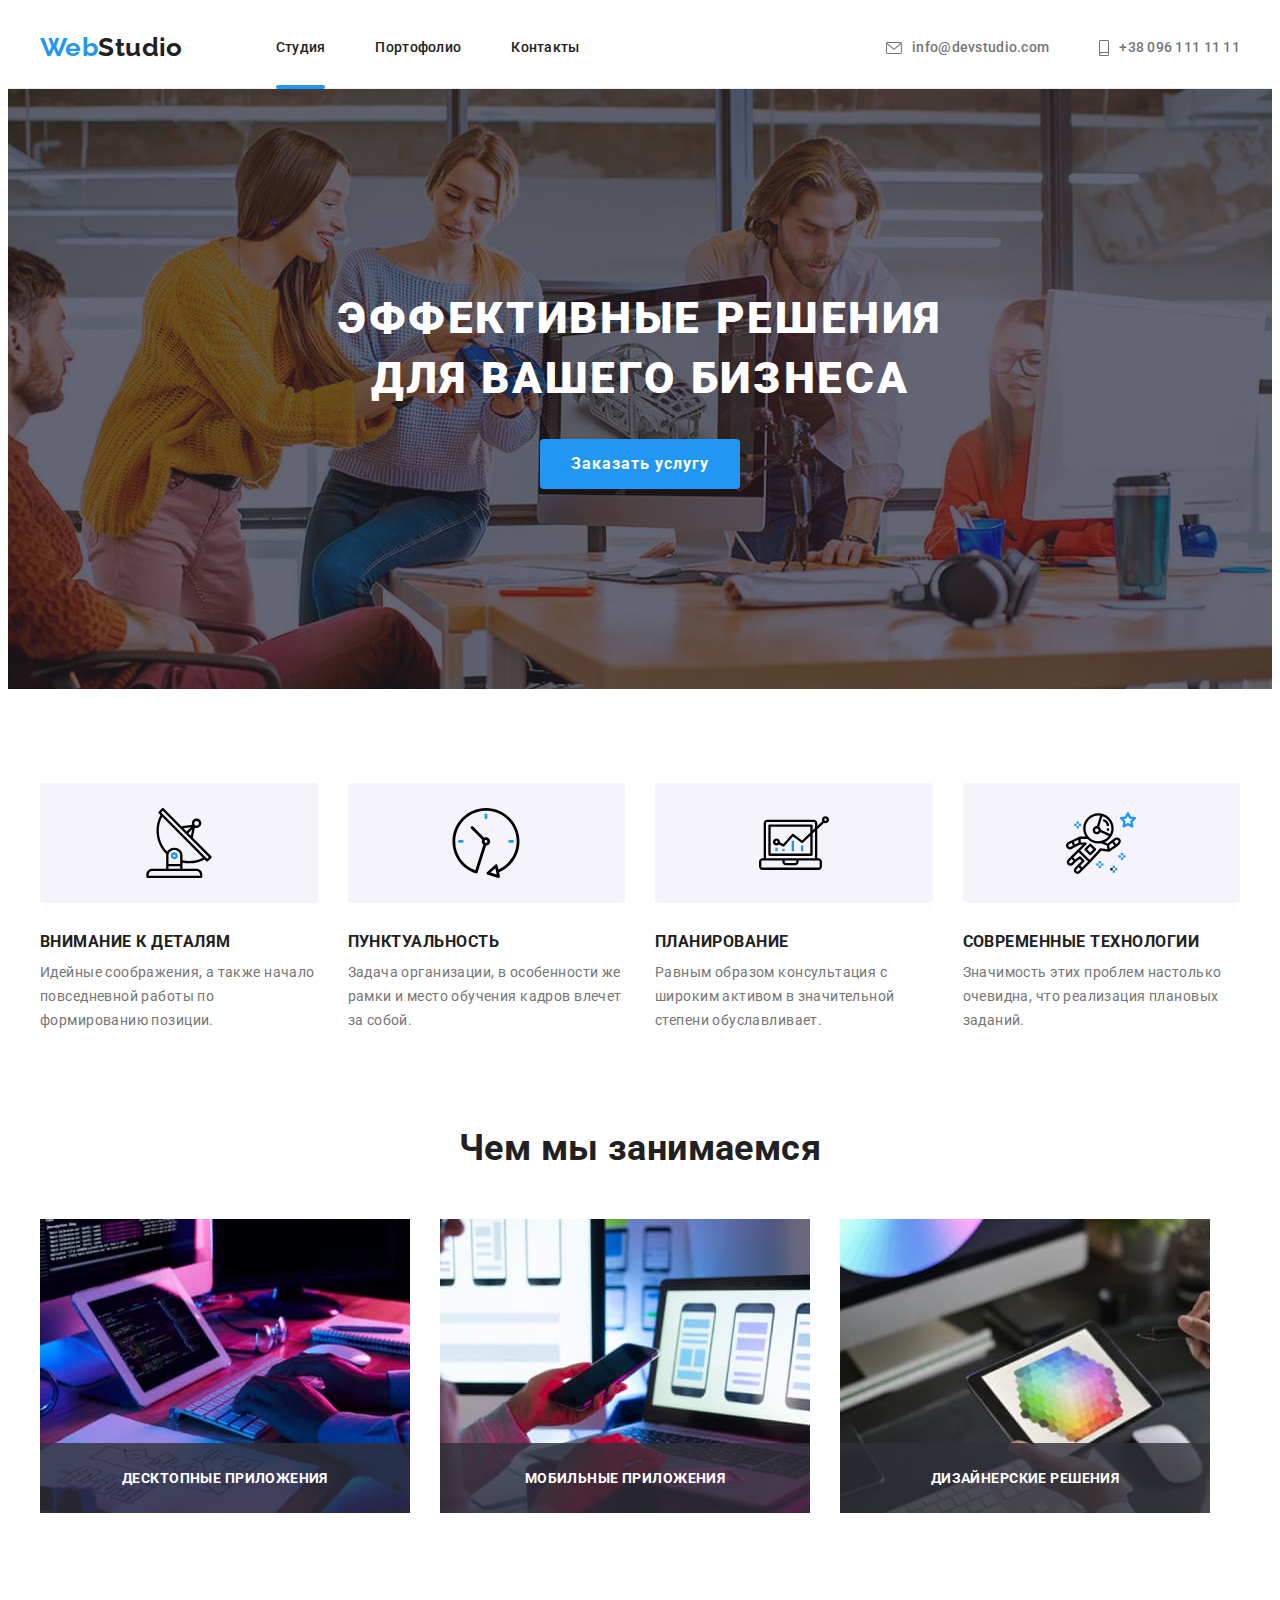
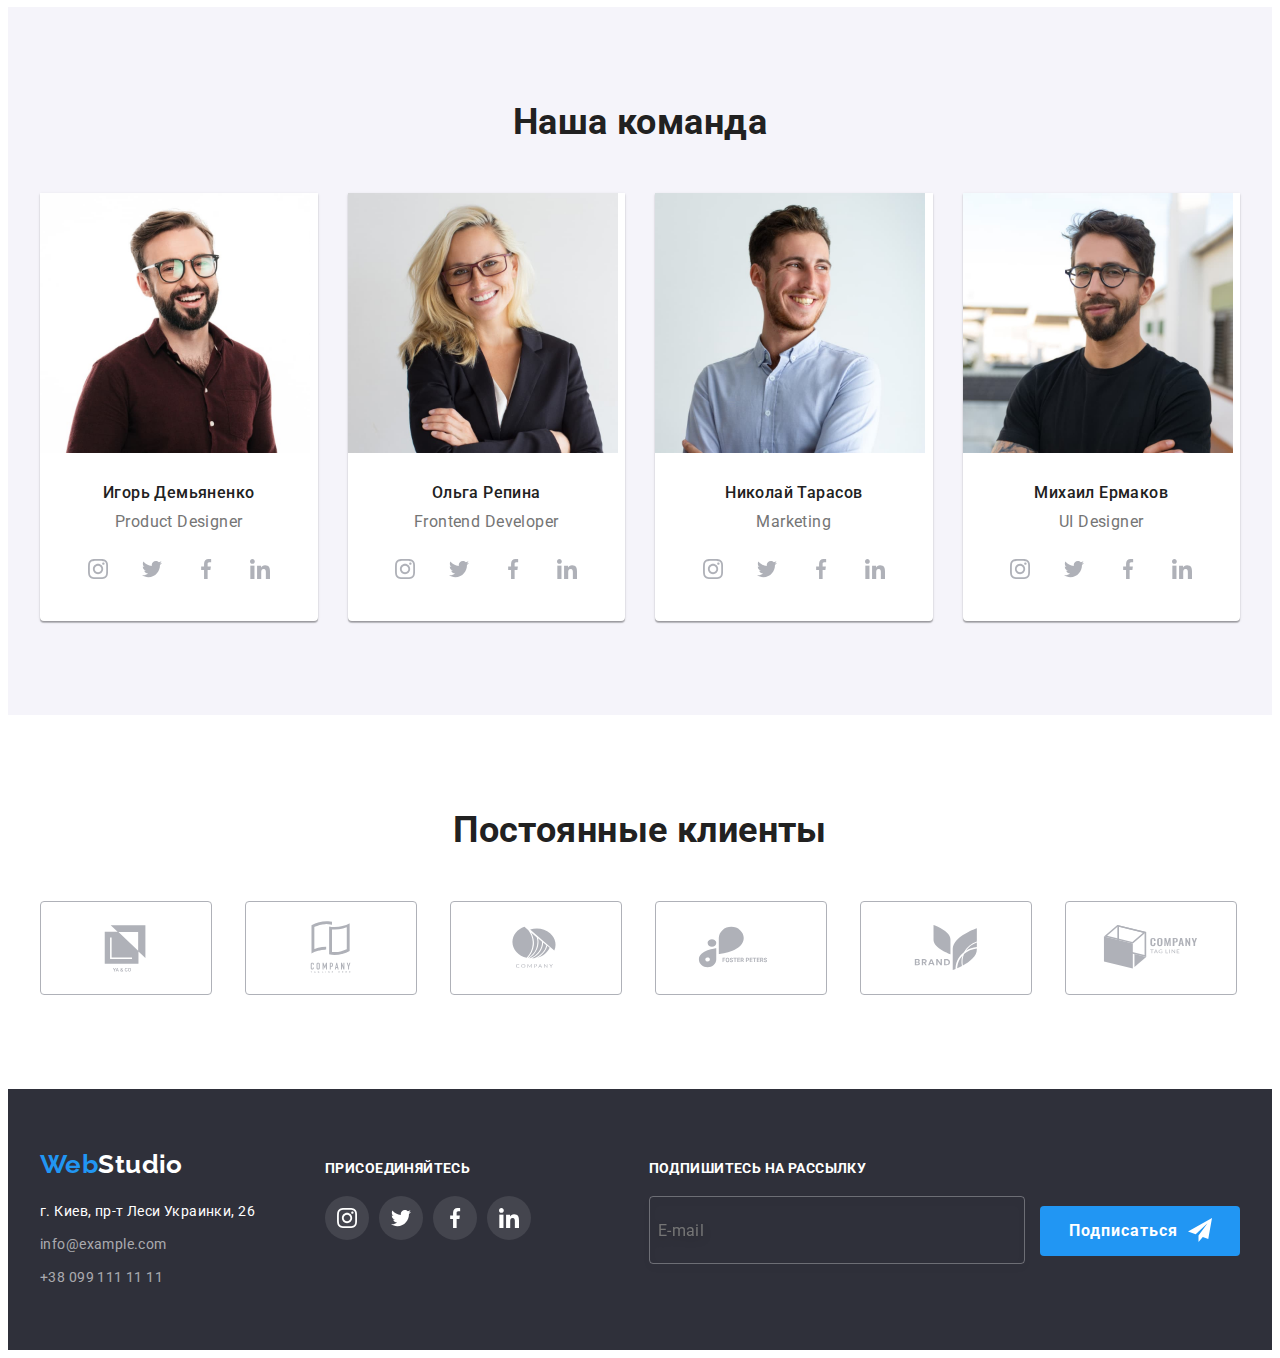
==== commit 3b257e19: "усунення зауважень" ====
--- a/index.html
+++ b/index.html
@@ -25,36 +25,36 @@
   <body>
     <!-- НАВИГАЦИЯ -->
     <header class="header">
-      <div class="container dis-fl--da">
-        <nav class="dis-fl--da">
+      <div class="container dis-fl_d dis-fl_a">
+        <nav class="dis-fl_d dis-fl_a">
           <a href="./index.html" class="link logo_indent--right logo">
-            Web<span class="logo_color--dark">Studio</span>
+            Web<span class="logo--dark">Studio</span>
           </a>
-          <ul class="dis-fl--da list">
-            <li class="header-item">
-              <a class="header-link link current" href="./index.html">Студия</a>
-            </li>
-            <li class="header-item">
-              <a class="header-link link" href="./portofolio.html"
+          <ul class="dis-fl_d dis-fl_a list">
+            <li class="header_item">
+              <a class="header_link link current" href="./index.html">Студия</a>
+            </li>
+            <li class="header_item">
+              <a class="header_link link" href="./portofolio.html"
                 >Портофолио</a
               >
             </li>
-            <li class="header-item">
-              <a class="header-link link" href="">Контакты</a>
+            <li class="header_item">
+              <a class="header_link link" href="">Контакты</a>
             </li>
           </ul>
         </nav>
-        <ul class="header-kontacts-flex list">
-          <li class="header-kontacts-item header-kontacts-sep">
-            <a class="header-link-item link" href="mailto:info@devstudio.com">
+        <ul class="header_kontacts-flex list">
+          <li class="header_kontacts-item header_kontacts-sep">
+            <a class="header_link-item link" href="mailto:info@devstudio.com">
               <svg class="icon" width="16" height="12">
                 <use href="./images/sprite6.svg#icon-envelope"></use>
               </svg>
               info@devstudio.com</a
             >
           </li>
-          <li class="header-kontacts-item">
-            <a class="header-link-item link" href="tel:+380961111111">
+          <li class="header_kontacts-item">
+            <a class="header_link-item link" href="tel:+380961111111">
               <svg class="icon" width="10" height="16">
                 <use href="./images/sprite6.svg#icon-smartphone"></use>
               </svg>
@@ -69,7 +69,7 @@
       <section class="hero">
         <div class="container hero-container">
           <h1 class="hero-title">Эффективные решения для вашего бизнеса</h1>
-          <button class="btn btn_hero " type="button" data-modal-open>
+          <button class="btn btn_hero" type="button" data-modal-open>
             Заказать услугу
           </button>
         </div>
@@ -133,31 +133,31 @@
       <!-- Чем мы занимаемся -->
       <section class="section wedoing">
         <div class="container">
-          <h2 class="title-h2  title-h2_indent--bottom">Чем мы занимаемся</h2>
+          <h2 class="section_title">Чем мы занимаемся</h2>
           <ul class="wedoing-list list">
-            <li class="wedoing-item">
+            <li class="wedoing_item">
               <img
                 src="./images/desk-office.jpg"
                 alt="Разработка логики работы программы"
                 width="370"
               />
-              <p class="wedoing-text">Десктопные приложения</p>
-            </li>
-            <li class="wedoing-item">
+              <p class="wedoing_text">Десктопные приложения</p>
+            </li>
+            <li class="wedoing_item">
               <img
                 src="./images/mobile-phones.jpg"
                 alt="Дизайн интерфейса на мобильных устройствах"
                 width="370"
               />
-              <p class="wedoing-text">Мобильные приложения</p>
-            </li>
-            <li class="wedoing-item">
+              <p class="wedoing_text">Мобильные приложения</p>
+            </li>
+            <li class="wedoing_item">
               <img
                 src="./images/colour-tablet.jpg"
                 alt="Выбор цветового решения"
                 width="370"
               />
-              <p class="wedoing-text">Дизайнерские решения</p>
+              <p class="wedoing_text">Дизайнерские решения</p>
             </li>
           </ul>
         </div>
@@ -165,7 +165,7 @@
       <!-- НАША КОМАНДА -->
       <section class="ourteam section">
         <div class="container">
-          <h2 class="title-h2  title-h2_indent--bottom">Наша команда</h2>
+          <h2 class="section_title">Наша команда</h2>
           <ul class="ourteam-list list">
             <li class="ourteam-item ourteam-card">
               <img
@@ -353,7 +353,7 @@
       <!-- ПОСТОЯННЫЕ КЛИЕНТЫ -->
       <section class="section">
         <div class="container">
-          <h2 class="title-h2  title-h2_indent--bottom">Постоянные клиенты</h2>
+          <h2 class="section_title">Постоянные клиенты</h2>
           <ul class="clients-list list">
             <li class="clients-item">
               <!-- 1 -->
@@ -413,7 +413,7 @@
         <div class="footer-section">
           <div class="footer-section_item">
             <a href="./index.html" class="link logo_indent--bottom logo"
-              >Web<span class="logo_color--light">Studio</span>
+              >Web<span class="logo--light">Studio</span>
             </a>
             <address class="footer-contact">
               <ul class="footer-list list">
@@ -427,9 +427,7 @@
                   >
                 </li>
                 <li class="footer-item">
-                  <a
-                    class="link contact"
-                    href="mailto:info@example.com"
+                  <a class="link contact" href="mailto:info@example.com"
                     >info@example.com</a
                   >
                 </li>
@@ -517,12 +515,12 @@
           <div class="modal-field">
             <label for="user-tel" class="input-label">Телефон</label>
             <span class="input-wrapper">
-            <input
-              type="tel"
-              name="user-tel"
-              id="user-tel"
-              class="modal-input"              
-            />
+              <input
+                type="tel"
+                name="user-tel"
+                id="user-tel"
+                class="modal-input"
+              />
               <svg class="input-icon">
                 <use href="./images/icons.svg#icon-phone"></use>
               </svg>
@@ -531,12 +529,12 @@
           <div class="modal-field">
             <label for="user-mail" class="input-label">Почта</label>
             <span class="input-wrapper">
-            <input
-              type="email"
-              name="user-mail"
-              id="user-mail"
-              class="modal-input"
-            />
+              <input
+                type="email"
+                name="user-mail"
+                id="user-mail"
+                class="modal-input"
+              />
               <svg class="input-icon">
                 <use href="./images/icons.svg#icon-email"></use>
               </svg>
@@ -544,20 +542,27 @@
           </div>
           <div class="modal-field">
             <label for="user-commit" class="input-label">Комментарий</label>
-              <textarea 
-                name="user-commit" 
-                id="user-commit" 
-                class="modal-user-commit"
-                placeholder="Введите текст"
-              ></textarea>
-          </div>
-          <input  type="checkbox" id="modal-checkbox" class="modal-checkbox visually-hidden"/>
+            <textarea
+              name="user-commit"
+              id="user-commit"
+              class="modal-user-commit"
+              placeholder="Введите текст"
+            ></textarea>
+          </div>
+          <input
+            type="checkbox"
+            id="modal-checkbox"
+            class="modal-checkbox visually-hidden"
+          />
           <label for="modal-checkbox" class="check-text"
             ><span>
               <svg class="check-icon" width="11" height="8">
                 <use href="./images/icons.svg#icon-check"></use>
-              </svg>
-            </span>Соглашаюсь с рассылкой и принимаю&#160;<a href="#"> Условия договора</a></label>
+              </svg> </span
+            >Соглашаюсь с рассылкой и принимаю&#160;<a href="#">
+              Условия договора</a
+            ></label
+          >
           <button type="submit" class="btn btn_hero modal-btn">
             Отправить
           </button>
--- a/css/main.min.css
+++ b/css/main.min.css
@@ -1,2 +1,2 @@
-:root{--primary-title-color: #ffffff;--third-text-color: #ffffff;--background-card: #FFFFFF;--secondary-title-color: #212121;--secondary-text-color: #212121;--primary-text-color: #757575;--accent-color: #2196f3;--filter-button-color: #F5F4FA;--border-color: #ECECEC;--hero-grount: #2F303A;--futer-grount: #2F303A;--hero-button: #188CE8;--portofolio-card-border:#EEEEEE;--hero-bg:#C4C4C4;--clients-color: #AFB1B8}.visually-hidden{position:absolute;width:1px;height:1px;margin:-1px;padding:0;overflow:hidden;border:0;clip:rect(0, 0, 0, 0)}p,h1,h2,h3,h4,h5,h6{margin:0}ul{margin:0;padding-left:0}img{display:block}button{border-width:0}body{font-family:'Roboto', sans-serif;font-weight:normal;font-size:14px;letter-spacing:0.03em;color:var(--primary-text-color)}.link{text-decoration:none;font-family:inherit}.list{list-style:none}.container{width:1200px;margin:0 auto;padding-left:15px;padding-right:15px}.section{padding-top:94px;padding-bottom:94px}.btn{width:200px;height:50px;font-family:inherit;font-weight:700;font-size:16px;line-height:1.87;text-align:center;letter-spacing:0.06em;cursor:pointer;border-radius:4px}.btn_hero{color:var(--third-text-color);background-color:var(--accent-color);transition:color 240ms cubic-bezier(0.4, 0, 0.2, 1),background-color 240ms cubic-bezier(0.4, 0, 0.2, 1)}.btn_hero:hover,.btn_hero:focus{color:var(--third-text-color);background-color:var(--hero-button)}.btn-filtr{font-family:inherit;font-weight:500;font-size:16px;line-height:1.62;text-align:center;cursor:pointer;display:inline-block;padding:6px 22px;border-radius:4px}.btn-filtr_color{color:var(--secondary-text-color);background:var(--filter-button-color);transition:color 240ms cubic-bezier(0.4, 0, 0.2, 1),background-color 240ms cubic-bezier(0.4, 0, 0.2, 1),box-shadow 240ms cubic-bezier(0.4, 0, 0.2, 1)}.btn-filtr_color:hover,.btn-filtr_color:focus,.carrent-btn{color:var(--third-text-color);background-color:var(--accent-color);box-shadow:0px 3px 1px rgba(0,0,0,0.1),0px 1px 2px rgba(0,0,0,0.08),0px 2px 2px rgba(0,0,0,0.12)}.btn-close{position:absolute;right:10px;top:10px;width:30px;height:30px;cursor:pointer;fill:var(--secondary-title-color);border-radius:50%;background:#00000000;border:1px solid rgba(0,0,0,0.1);box-sizing:border-box;padding:0;transition:fill 250ms cubic-bezier(0.4, 0, 0.2, 1)}.btn-close:hover,.btn-close:focus{fill:var(--accent-color)}.btn-close_icon--size{width:18px;height:18px}.logo{font-family:"Raleway", sans-serif;font-weight:700;font-size:26px;line-height:calc(31 / 26);color:var(--accent-color);transition:color 240ms cubic-bezier(0.4, 0, 0.2, 1)}.logo:hover,.logo:focus{color:var(--accent-color)}.logo_color--dark{color:var(--secondary-text-color)}.logo_color--light{color:var(--primary-title-color)}.title-h2{font-weight:700;font-size:36px;line-height:calc(42 / 36);text-align:center;color:var(--secondary-title-color)}.dis-fl--d,.whyus-container{display:flex}.dis-fl--da,.header-kontacts-flex,.header-link-item,.hero-container{display:flex;align-items:center}.dis-fl--daj,.btn-close,.whyus-item-pkt,.ourteam-socital-list,.clients-link,.backdrop,.check-text,.check-text span{display:flex;align-items:center;justify-content:center}.dis-fl--dw,.ourteam-list,.whyus-list,.wedoing-list,.clients-list,.footer-section,.portofolio-list{display:flex;flex-wrap:wrap;align-items:center;justify-content:center}.dis-fl--dwj,.filtr-list{display:flex;flex-wrap:wrap;justify-content:center}.dis-fl--dwaj,.section-common_list{display:flex;flex-wrap:wrap;align-items:center;justify-content:center}.header{border-bottom:1px solid var(--border-color)}.logo_indent--right{margin-right:93px}.header-kontacts-flex{margin-left:auto}.header-link{display:block;padding-top:32px;padding-bottom:32px;font-weight:500;line-height:1.14;letter-spacing:0.02em;color:var(--secondary-title-color);position:relative;transition:color 240ms cubic-bezier(0.4, 0, 0.2, 1)}.header-link:hover,.header-link:focus,.header-link .current{color:var(--accent-color)}.current::after{content:"";position:absolute;width:100%;height:4px;border-radius:2px;background-color:var(--accent-color);display:block;bottom:-1px}.header-item:not(:last-child){margin-right:50px}.header-kontacts-item{color:var(--primary-text-color)}.header-kontacts-sep:not(:last-child){margin-right:50px}.icon{margin-right:10px;fill:var(--primary-text-color);transition:fill 240ms cubic-bezier(0.4, 0, 0.2, 1)}.header-link-item:hover .icon,.header-link-item:focus .icon{fill:var(--accent-color)}.header-link-item{font-weight:500;line-height:1.14;letter-spacing:0.02em;color:var(--primary-text-color);transition:color 240ms cubic-bezier(0.4, 0, 0.2, 1)}.header-link-item:hover,.header-link-item:focus{color:var(--accent-color)}.hero{background-color:var(--hero-bg);background-image:linear-gradient(to right, rgba(47,48,58,0.4), rgba(47,48,58,0.4)),url(../images/hero-jpeg.jpg);background-repeat:no-repeat;background-position:center;background-size:cover;padding-top:200px;padding-bottom:200px}.hero-container{flex-direction:column}.hero-title{font-weight:900;font-size:44px;line-height:1.36;text-align:center;letter-spacing:0.06em;text-transform:uppercase;color:var(--primary-title-color);width:696px;margin-bottom:30px}.ourteam-list,.whyus-list,.wedoing-list,.clients-list{margin-left:-30px;margin-top:-30px}.wedoing-item,.ourteam-item,.whyus-item{flex-basis:calc(100% / 4 - 30px);margin-left:30px;margin-top:30px}.whyus-item-pkt{height:120px;background-color:var(--filter-button-color);border-radius:4px;margin-bottom:30px}.whyus-pkt-item{width:70px;height:70px}.whyus-item-header{font-weight:700;line-height:calc(16 / 14);letter-spacing:0.03em;text-transform:uppercase;color:var(--secondary-title-color);margin-bottom:10px}.whyus-item-text{line-height:1.71;color:var(--primary-text-color)}.wedoing{padding-top:0px}.title-h2_indent--bottom{margin-bottom:50px}.wedoing-item{position:relative}.wedoing-text{position:absolute;bottom:0;width:100%;padding-top:27px;padding-bottom:27px;color:#fff;font-family:Roboto;font-style:normal;font-weight:bold;font-size:14px;line-height:calc(16 / 14);text-align:center;letter-spacing:0.03em;text-transform:uppercase;background:rgba(47,48,58,0.8)}.ourteam{background:var(--filter-button-color)}.ourteam-card{background:var(--background-card);box-shadow:0px 1px 3px rgba(0,0,0,0.12),0px 1px 1px rgba(0,0,0,0.14),0px 2px 1px rgba(0,0,0,0.2);border-radius:0px 0px 4px 4px;display:block;padding-bottom:30px}.ourteam-item-title{font-weight:500;font-size:16px;line-height:calc(19 / 16);text-align:center;color:var(--secondary-title-color);margin-top:30px;margin-bottom:10px}.ourteam-item-text{font-size:16px;line-height:calc(19 / 16);text-align:center;margin-bottom:16px}.ourteam-socital-item+.ourteam-socital-item{margin-left:10px}.ourteam-socital-link{width:44px;height:44px;border-radius:50%;display:block;background-color:var(--primary-title-color);display:flex;align-items:center;justify-content:center;transition:background-color 240ms cubic-bezier(0.4, 0, 0.2, 1)}.ourteam-socital-link:hover,.ourteam-socital-link:focus{background-color:var(--accent-color)}.socital-link-pkt{fill:var(--clients-color);width:20px;height:20px;transition:fill 240ms cubic-bezier(0.4, 0, 0.2, 1)}.ourteam-socital-link:hover .socital-link-pkt,.ourteam-socital-link:focus .socital-link-pkt{fill:var(--primary-title-color)}.clients-item{flex-basis:calc(100% / 6 - 30px);margin-left:30px;margin-top:30px}.clients-link{width:170px;height:92px;border:1px solid var(--clients-color);border-radius:4px;fill:var(--clients-color);transition:border 240ms cubic-bezier(0.4, 0, 0.2, 1),fill 240ms cubic-bezier(0.4, 0, 0.2, 1)}.clients-link:hover,.clients-link:focus{border:1px solid var(--hero-button);fill:var(--hero-button)}.clients-icon{width:106px;height:60px}.footer{background:var(--futer-grount);padding-top:60px;padding-bottom:60px}.footer-contact{font-style:inherit}.address{color:var(--third-text-color);line-height:1.71;transition:color 240ms cubic-bezier(0.4, 0, 0.2, 1)}.address:hover,.address:focus{color:var(--accent-color)}.contact{color:rgba(255,255,255,0.6);line-height:1.71;transition:color 240ms cubic-bezier(0.4, 0, 0.2, 1)}.contact:hover,.contact:focus{color:var(--accent-color)}.logo_indent--bottom{display:block;margin-bottom:20px}.footer-item:not(:last-child){display:block;margin-bottom:9px}.footer-section{align-items:baseline}.footer-section_item:not(:last-child){margin-right:70px}.footer-section_item:last-child{margin-left:auto}.section-common_list{margin-left:-10px;margin-top:-30px}.section-common_title{font-weight:700;font-size:14px;text-transform:uppercase;line-height:calc(16 / 14);color:var(--primary-title-color);margin-bottom:20px}.section-common_item{width:44px;height:44px;flex-basis:calc(100% / 4 - 10px);margin-left:10px;margin-top:30px}.section-common_item+.section-common_item{margin-left:10px}.section-common_link{width:100%;height:100%;border-radius:50%;display:block;background-color:rgba(255,255,255,0.1);display:flex;align-items:center;justify-content:center;transition:background-color 240ms cubic-bezier(0.4, 0, 0.2, 1)}.section-common_link:hover,.section-common_link:focus{background-color:var(--accent-color)}.section-common_pkt{fill:var(--primary-title-color);width:20px;height:20px}.footer-mailing_title{font-family:Roboto;font-style:normal;font-weight:bold;font-size:14px;line-height:16px;letter-spacing:0.03em;text-transform:uppercase;color:#FFFFFF;padding-bottom:20px}.footer-mailing_form{position:relative}.footer-mailing_box{width:358px;height:50px;background-color:transparent;border:1px solid rgba(255,255,255,0.3);filter:drop-shadow(0px 4px 4px rgba(0,0,0,0.15));border-radius:4px;margin-right:12px;padding:8px;font-family:inherit;font-size:16px;line-height:1.25;align-items:center;letter-spacing:0.03em;color:rgba(255,255,255,0.6)}.footer-mailing_box:hover,.footer-mailing_box:focus{border:1px solid var(--accent-color)}.footer-mailing_btn{width:200px;height:50px;padding-left:29px;padding-top:10px;padding-right:62px;padding-bottom:10px}.footer-mailing_icon{width:24px;height:24px;right:28px;top:50%;transform:translateY(-50%);position:absolute;transition:transform 2250ms cubic-bezier(0.4, 0, 0.2, 1)}.footer-mailing_icon:hover,.footer-mailing_icon:focus{transform:rotate(25deg) translateX(-45%)}.filtr-list{margin-bottom:50px}.filtr-item:not(:last-child){margin-right:8px}.portofolio-list{margin-left:-30px;margin-top:-30px}.portofolio-item{flex-basis:calc(100% / 3 - 30px);box-sizing:border-box;margin-left:30px;margin-top:30px}.portofolio-link{transition:box-shadow 240ms cubic-bezier(0.4, 0, 0.2, 1)}.portofolio-link:hover,.portofolio-link:focus{display:block;outline:none;box-shadow:0px 1px 1px rgba(0,0,0,0.12),0px 4px 4px rgba(0,0,0,0.06),1px 4px 6px rgba(0,0,0,0.16)}.portofolio-item-title{font-weight:700;font-size:18px;line-height:2.00;letter-spacing:0.06em;color:var(--secondary-title-color);margin-bottom:4px}.portofolio-item-text{font-size:16px;line-height:1.87;color:var(--primary-text-color)}.portofolio-item-card{padding-left:24px;padding-top:20px;padding-bottom:20px;border:1px solid var(--portofolio-card-border);border-top:0px;box-sizing:border-box}.portofolio-top-wrappter{position:relative;overflow:hidden}.porofolio-top-text{font-weight:400;font-size:18px;line-height:1.56;letter-spacing:0.03em;color:var(--primary-title-color);background-color:rgba(33,150,243,0.9);position:absolute;top:0px;left:0px;height:100%;padding:63px 24px;transform:translateY(100%);transition:transform 240ms cubic-bezier(0.4, 0, 0.2, 1)}.portofolio-link:hover .porofolio-top-text,.portofolio-link:focus .porofolio-top-text{transform:translateY(0)}.backdrop{position:fixed;width:100vw;height:100vh;background-color:rgba(0,0,0,0.2);top:0;transition:opacity 240ms cubic-bezier(0.4, 0, 0.2, 1),visibility 240ms cubic-bezier(0.4, 0, 0.2, 1)}.backdrop.is-hidden{opacity:0;visibility:hidden;pointer-events:none}.backdrop.is-hidden .modal{opacity:0;transform:scale(0)}.modal{width:528px;min-height:581px;background-color:var(--primary-title-color);box-shadow:0px 1px 3px rgba(0,0,0,0.12),0px 1px 1px rgba(0,0,0,0.14),0px 2px 1px rgba(0,0,0,0.2);border-radius:4px;position:relative;opacity:1;transform:scale(1);transition:opacity 250ms cubic-bezier(0.4, 0, 0.2, 1),transform 250ms cubic-bezier(0.4, 0, 0.2, 1);padding:40px}.modal-title{font-size:20px;line-height:calc(23 / 20);font-weight:700;margin-bottom:20px;text-align:center;letter-spacing:0.03em;color:#212121}.modal-field{margin-bottom:10px}.input-label{font-size:12px;line-height:calc(14 / 12);letter-spacing:0.01em;color:#757575;display:block;margin-bottom:4px}.input-wrapper{display:block;position:relative}.modal-input{width:100%;height:45px;border-radius:4px;border:1px solid rgba(33,33,33,0.2);background-color:transparent;padding-left:42px;padding-right:20px;outline:none;color:var(--primary-text-color);transition:border 250ms cubic-bezier(0.4, 0, 0.2, 1)}.modal-input:hover,.modal-input:focus{border:1px solid var(--accent-color)}.modal-input:hover+.input-icon,.modal-input:focus+.input-icon{fill:var(--accent-color)}.input-icon{width:18px;height:18px;position:absolute;left:12px;top:50%;transform:translateY(-50%);transition:fill 250ms cubic-bezier(0.4, 0, 0.2, 1)}.modal-user-commit{width:100%;height:120px;border-radius:4px;border:1px solid rgba(33,33,33,0.2);box-sizing:border-box;background-color:transparent;padding:10px;resize:none;outline:none;transition:border 250ms cubic-bezier(0.4, 0, 0.2, 1);color:var(--primary-text-color)}.modal-user-commit::placeholder{color:rgba(117,117,117,0.5)}.modal-user-commit:hover,.modal-user-commit:focus{border:1px solid var(--accent-color)}.modal-btn{display:block;margin:0 auto}.check-text{font-size:14px;line-height:1.71;letter-spacing:0.03em;color:var(--primary-text-color);margin-bottom:30px}.check-text span{width:16px;height:15px;border:2px solid var(--futer-grount);border-radius:3px;margin-right:8px;transition:background-color 250ms cubic-bezier(0.4, 0, 0.2, 1),border 250ms cubic-bezier(0.4, 0, 0.2, 1)}.modal-checkbox:hover+.check-text span,.modal-checkbox:focus+.check-text span{border:2px solid var(--accent-color)}.modal-checkbox:checked+.check-text span{background-color:var(--accent-color);border:2px solid var(--accent-color)}
+:root{--primary-title-color: #ffffff;--third-text-color: #ffffff;--background-card: #FFFFFF;--secondary-title-color: #212121;--secondary-text-color: #212121;--primary-text-color: #757575;--accent-color: #2196f3;--filter-button-color: #F5F4FA;--border-color: #ECECEC;--hero-grount: #2F303A;--futer-grount: #2F303A;--hero-button: #188CE8;--portofolio-card-border:#EEEEEE;--hero-bg:#C4C4C4;--clients-color: #AFB1B8}.visually-hidden{position:absolute;width:1px;height:1px;margin:-1px;padding:0;overflow:hidden;border:0;clip:rect(0, 0, 0, 0)}p,h1,h2,h3,h4,h5,h6{margin:0}ul{margin:0;padding-left:0}img{display:block}button{border-width:0}.link{text-decoration:none;font-family:inherit;font-family:inherit}.list{list-style:none}body{font-family:"Roboto", sans-serif;font-weight:normal;font-size:14px;letter-spacing:0.03em;color:var(--primary-text-color)}.container{width:1200px;margin:0 auto;padding-left:15px;padding-right:15px}.section{padding-top:94px;padding-bottom:94px}.section_title{font-weight:700;font-size:36px;line-height:calc(42 / 36);text-align:center;color:var(--secondary-title-color);margin-bottom:50px}.btn{width:200px;height:50px;font-family:inherit;font-weight:700;font-size:16px;line-height:1.87;text-align:center;letter-spacing:0.06em;cursor:pointer;border-radius:4px}.btn_hero{color:var(--third-text-color);background-color:var(--accent-color);transition:color 240ms cubic-bezier(0.4, 0, 0.2, 1),background-color 240ms cubic-bezier(0.4, 0, 0.2, 1)}.btn_hero:hover,.btn_hero:focus{color:var(--third-text-color);background-color:var(--hero-button)}.btn-filtr{font-family:inherit;font-weight:500;font-size:16px;line-height:1.62;text-align:center;cursor:pointer;display:inline-block;padding:6px 22px;border-radius:4px}.btn-filtr_color{color:var(--secondary-text-color);background:var(--filter-button-color);transition:color 240ms cubic-bezier(0.4, 0, 0.2, 1),background-color 240ms cubic-bezier(0.4, 0, 0.2, 1),box-shadow 240ms cubic-bezier(0.4, 0, 0.2, 1)}.btn-filtr_color:hover,.btn-filtr_color:focus,.carrent-btn{color:var(--third-text-color);background-color:var(--accent-color);box-shadow:0px 3px 1px rgba(0,0,0,0.1),0px 1px 2px rgba(0,0,0,0.08),0px 2px 2px rgba(0,0,0,0.12)}.btn-close{position:absolute;right:10px;top:10px;width:30px;height:30px;cursor:pointer;fill:var(--secondary-title-color);border-radius:50%;background:#00000000;border:1px solid rgba(0,0,0,0.1);box-sizing:border-box;padding:0;transition:fill 250ms cubic-bezier(0.4, 0, 0.2, 1)}.btn-close:hover,.btn-close:focus{fill:var(--accent-color)}.btn-close_icon--size{width:18px;height:18px}.logo{font-family:"Raleway", sans-serif;font-weight:700;font-size:26px;line-height:calc(31 / 26);color:var(--accent-color);transition:color 240ms cubic-bezier(0.4, 0, 0.2, 1)}.logo:hover,.logo:focus{color:var(--accent-color)}.logo_indent--right{margin-right:93px}.logo--dark{color:var(--secondary-text-color)}.logo--light{color:var(--primary-title-color)}.dis-fl_d,.btn-close,.header_kontacts-flex,.header_link-item,.hero-container,.whyus-container,.ourteam-list,.whyus-list,.wedoing-list,.clients-list,.whyus-item-pkt,.ourteam-socital-list,.clients-link,.footer-section,.section-common_list,.filtr-list,.portofolio_list,.backdrop,.check-text,.check-text span{display:flex}.dis-fl_a,.btn-close,.header_kontacts-flex,.header_link-item,.hero-container,.whyus-item-pkt,.ourteam-socital-list,.clients-link,.section-common_list,.backdrop,.check-text,.check-text span{align-items:center}.dis-fl_j,.btn-close,.whyus-item-pkt,.ourteam-socital-list,.clients-link,.section-common_list,.filtr-list,.backdrop,.check-text,.check-text span{justify-content:center}.dis-fl_w,.ourteam-list,.whyus-list,.wedoing-list,.clients-list,.footer-section,.section-common_list,.filtr-list,.portofolio_list{flex-wrap:wrap}.header{border-bottom:1px solid var(--border-color)}.header_kontacts-flex{margin-left:auto}.header_link{display:block;padding-top:32px;padding-bottom:32px;font-weight:500;line-height:1.14;letter-spacing:0.02em;color:var(--secondary-title-color);position:relative;transition:color 240ms cubic-bezier(0.4, 0, 0.2, 1)}.header_link:hover,.header_link:focus,.header_link .current{color:var(--accent-color)}.current::after{content:"";position:absolute;width:100%;height:4px;border-radius:2px;background-color:var(--accent-color);display:block;bottom:-1px}.header_item:not(:last-child){margin-right:50px}.header_kontacts-item{color:var(--primary-text-color)}.header_kontacts-sep:not(:last-child){margin-right:50px}.icon{margin-right:10px;fill:var(--primary-text-color);transition:fill 240ms cubic-bezier(0.4, 0, 0.2, 1)}.header_link-item:hover .icon,.header_link-item:focus .icon{fill:var(--accent-color)}.header_link-item{font-weight:500;line-height:1.14;letter-spacing:0.02em;color:var(--primary-text-color);transition:color 240ms cubic-bezier(0.4, 0, 0.2, 1)}.header_link-item:hover,.header_link-item:focus{color:var(--accent-color)}.hero{background-color:var(--hero-bg);background-image:linear-gradient(to right, rgba(47,48,58,0.4), rgba(47,48,58,0.4)),url(../images/hero-jpeg.jpg);background-repeat:no-repeat;background-position:center;background-size:cover;padding-top:200px;padding-bottom:200px}.hero-container{flex-direction:column}.hero-title{font-weight:900;font-size:44px;line-height:1.36;text-align:center;letter-spacing:0.06em;text-transform:uppercase;color:var(--primary-title-color);width:696px;margin-bottom:30px}.ourteam-list,.whyus-list,.wedoing-list,.clients-list{margin-left:-30px;margin-top:-30px}.wedoing_item,.ourteam-item,.whyus-item{flex-basis:calc(100% / 4 - 30px);margin-left:30px;margin-top:30px}.whyus-item-pkt{height:120px;background-color:var(--filter-button-color);border-radius:4px;margin-bottom:30px}.whyus-pkt-item{width:70px;height:70px}.whyus-item-header{font-weight:700;line-height:calc(16 / 14);letter-spacing:0.03em;text-transform:uppercase;color:var(--secondary-title-color);margin-bottom:10px}.whyus-item-text{line-height:1.71;color:var(--primary-text-color)}.wedoing{padding-top:0px}.wedoing_item{position:relative}.wedoing_text{position:absolute;bottom:0;width:100%;padding-top:27px;padding-bottom:27px;color:#fff;font-family:Roboto;font-style:normal;font-weight:bold;font-size:14px;line-height:calc(16 / 14);text-align:center;letter-spacing:0.03em;text-transform:uppercase;background:rgba(47,48,58,0.8)}.ourteam{background:var(--filter-button-color)}.ourteam-card{background:var(--background-card);box-shadow:0px 1px 3px rgba(0,0,0,0.12),0px 1px 1px rgba(0,0,0,0.14),0px 2px 1px rgba(0,0,0,0.2);border-radius:0px 0px 4px 4px;display:block;padding-bottom:30px}.ourteam-item-title{font-weight:500;font-size:16px;line-height:calc(19 / 16);text-align:center;color:var(--secondary-title-color);margin-top:30px;margin-bottom:10px}.ourteam-item-text{font-size:16px;line-height:calc(19 / 16);text-align:center;margin-bottom:16px}.ourteam-socital-item+.ourteam-socital-item{margin-left:10px}.ourteam-socital-link{width:44px;height:44px;border-radius:50%;display:block;background-color:var(--primary-title-color);display:flex;align-items:center;justify-content:center;transition:background-color 240ms cubic-bezier(0.4, 0, 0.2, 1)}.ourteam-socital-link:hover,.ourteam-socital-link:focus{background-color:var(--accent-color)}.socital-link-pkt{fill:var(--clients-color);width:20px;height:20px;transition:fill 240ms cubic-bezier(0.4, 0, 0.2, 1)}.ourteam-socital-link:hover .socital-link-pkt,.ourteam-socital-link:focus .socital-link-pkt{fill:var(--primary-title-color)}.clients-item{flex-basis:calc(100% / 6 - 30px);margin-left:30px;margin-top:30px}.clients-link{width:170px;height:92px;border:1px solid var(--clients-color);border-radius:4px;fill:var(--clients-color);transition:border 240ms cubic-bezier(0.4, 0, 0.2, 1),fill 240ms cubic-bezier(0.4, 0, 0.2, 1)}.clients-link:hover,.clients-link:focus{border:1px solid var(--hero-button);fill:var(--hero-button)}.clients-icon{width:106px;height:60px}.footer{background:var(--futer-grount);padding-top:60px;padding-bottom:60px}.footer-contact{font-style:inherit}.address{color:var(--third-text-color);line-height:1.71;transition:color 240ms cubic-bezier(0.4, 0, 0.2, 1)}.address:hover,.address:focus{color:var(--accent-color)}.contact{color:rgba(255,255,255,0.6);line-height:1.71;transition:color 240ms cubic-bezier(0.4, 0, 0.2, 1)}.contact:hover,.contact:focus{color:var(--accent-color)}.logo_indent--bottom{display:block;margin-bottom:20px}.footer-item:not(:last-child){display:block;margin-bottom:9px}.footer-section{align-items:baseline}.footer-section_item:not(:last-child){margin-right:70px}.footer-section_item:last-child{margin-left:auto}.section-common_list{margin-left:-10px;margin-top:-30px}.section-common_title{font-weight:700;font-size:14px;text-transform:uppercase;line-height:calc(16 / 14);color:var(--primary-title-color);margin-bottom:20px}.section-common_item{width:44px;height:44px;flex-basis:calc(100% / 4 - 10px);margin-left:10px;margin-top:30px}.section-common_item+.section-common_item{margin-left:10px}.section-common_link{width:100%;height:100%;border-radius:50%;display:block;background-color:rgba(255,255,255,0.1);display:flex;align-items:center;justify-content:center;transition:background-color 240ms cubic-bezier(0.4, 0, 0.2, 1)}.section-common_link:hover,.section-common_link:focus{background-color:var(--accent-color)}.section-common_pkt{fill:var(--primary-title-color);width:20px;height:20px}.footer-mailing_title{font-family:Roboto;font-style:normal;font-weight:bold;font-size:14px;line-height:16px;letter-spacing:0.03em;text-transform:uppercase;color:#FFFFFF;padding-bottom:20px}.footer-mailing_form{position:relative}.footer-mailing_box{width:358px;height:50px;background-color:transparent;border:1px solid rgba(255,255,255,0.3);filter:drop-shadow(0px 4px 4px rgba(0,0,0,0.15));border-radius:4px;margin-right:12px;padding:8px;font-family:inherit;font-size:16px;line-height:1.25;align-items:center;letter-spacing:0.03em;color:rgba(255,255,255,0.6)}.footer-mailing_box:hover,.footer-mailing_box:focus{border:1px solid var(--accent-color)}.footer-mailing_btn{width:200px;height:50px;padding-left:29px;padding-top:10px;padding-right:62px;padding-bottom:10px}.footer-mailing_icon{width:24px;height:24px;right:28px;top:50%;transform:translateY(-50%);position:absolute;transition:transform 2250ms cubic-bezier(0.4, 0, 0.2, 1)}.footer-mailing_icon:hover,.footer-mailing_icon:focus{transform:rotate(25deg) translateX(-45%)}.filtr-list{margin-bottom:50px}.filtr-item:not(:last-child){margin-right:8px}.portofolio_list{margin-left:-30px;margin-top:-30px}.portofolio_item{flex-basis:calc(100% / 3 - 30px);box-sizing:border-box;margin-left:30px;margin-top:30px}.portofolio-link{transition:box-shadow 240ms cubic-bezier(0.4, 0, 0.2, 1)}.portofolio-link:hover,.portofolio-link:focus{display:block;outline:none;box-shadow:0px 1px 1px rgba(0,0,0,0.12),0px 4px 4px rgba(0,0,0,0.06),1px 4px 6px rgba(0,0,0,0.16)}.portofolio_item-title{font-weight:700;font-size:18px;line-height:2;letter-spacing:0.06em;color:var(--secondary-title-color);margin-bottom:4px}.portofolio_item-text{font-size:16px;line-height:1.87;color:var(--primary-text-color)}.portofolio_item-card{padding-left:24px;padding-top:20px;padding-bottom:20px;border:1px solid var(--portofolio-card-border);border-top:0px;box-sizing:border-box}.portofolio-top-wrappter{position:relative;overflow:hidden}.porofolio-top-text{font-weight:400;font-size:18px;line-height:1.56;letter-spacing:0.03em;color:var(--primary-title-color);background-color:rgba(33,150,243,0.9);position:absolute;top:0px;left:0px;height:100%;padding:63px 24px;transform:translateY(100%);transition:transform 240ms cubic-bezier(0.4, 0, 0.2, 1)}.portofolio-link:hover .porofolio-top-text,.portofolio-link:focus .porofolio-top-text{transform:translateY(0)}.backdrop{position:fixed;width:100vw;height:100vh;background-color:rgba(0,0,0,0.2);top:0;transition:opacity 240ms cubic-bezier(0.4, 0, 0.2, 1),visibility 240ms cubic-bezier(0.4, 0, 0.2, 1)}.backdrop.is-hidden{opacity:0;visibility:hidden;pointer-events:none}.backdrop.is-hidden .modal{opacity:0;transform:scale(0)}.modal{width:528px;min-height:581px;background-color:var(--primary-title-color);box-shadow:0px 1px 3px rgba(0,0,0,0.12),0px 1px 1px rgba(0,0,0,0.14),0px 2px 1px rgba(0,0,0,0.2);border-radius:4px;position:relative;opacity:1;transform:scale(1);transition:opacity 250ms cubic-bezier(0.4, 0, 0.2, 1),transform 250ms cubic-bezier(0.4, 0, 0.2, 1);padding:40px}.modal-title{font-size:20px;line-height:calc(23 / 20);font-weight:700;margin-bottom:20px;text-align:center;letter-spacing:0.03em;color:#212121}.modal-field{margin-bottom:10px}.input-label{font-size:12px;line-height:calc(14 / 12);letter-spacing:0.01em;color:#757575;display:block;margin-bottom:4px}.input-wrapper{display:block;position:relative}.modal-input{width:100%;height:45px;border-radius:4px;border:1px solid rgba(33,33,33,0.2);background-color:transparent;padding-left:42px;padding-right:20px;outline:none;color:var(--primary-text-color);transition:border 250ms cubic-bezier(0.4, 0, 0.2, 1)}.modal-input:hover,.modal-input:focus{border:1px solid var(--accent-color)}.modal-input:hover+.input-icon,.modal-input:focus+.input-icon{fill:var(--accent-color)}.input-icon{width:18px;height:18px;position:absolute;left:12px;top:50%;transform:translateY(-50%);transition:fill 250ms cubic-bezier(0.4, 0, 0.2, 1)}.modal-user-commit{width:100%;height:120px;border-radius:4px;border:1px solid rgba(33,33,33,0.2);box-sizing:border-box;background-color:transparent;padding:10px;resize:none;outline:none;transition:border 250ms cubic-bezier(0.4, 0, 0.2, 1);color:var(--primary-text-color)}.modal-user-commit::placeholder{color:rgba(117,117,117,0.5)}.modal-user-commit:hover,.modal-user-commit:focus{border:1px solid var(--accent-color)}.modal-btn{display:block;margin:0 auto}.check-text{font-size:14px;line-height:1.71;letter-spacing:0.03em;color:var(--primary-text-color);margin-bottom:30px}.check-text span{width:16px;height:15px;border:2px solid var(--futer-grount);border-radius:3px;margin-right:8px;transition:background-color 250ms cubic-bezier(0.4, 0, 0.2, 1),border 250ms cubic-bezier(0.4, 0, 0.2, 1)}.modal-checkbox:hover+.check-text span,.modal-checkbox:focus+.check-text span{border:2px solid var(--accent-color)}.modal-checkbox:checked+.check-text span{background-color:var(--accent-color);border:2px solid var(--accent-color)}
 /*# sourceMappingURL=main.min.css.map */